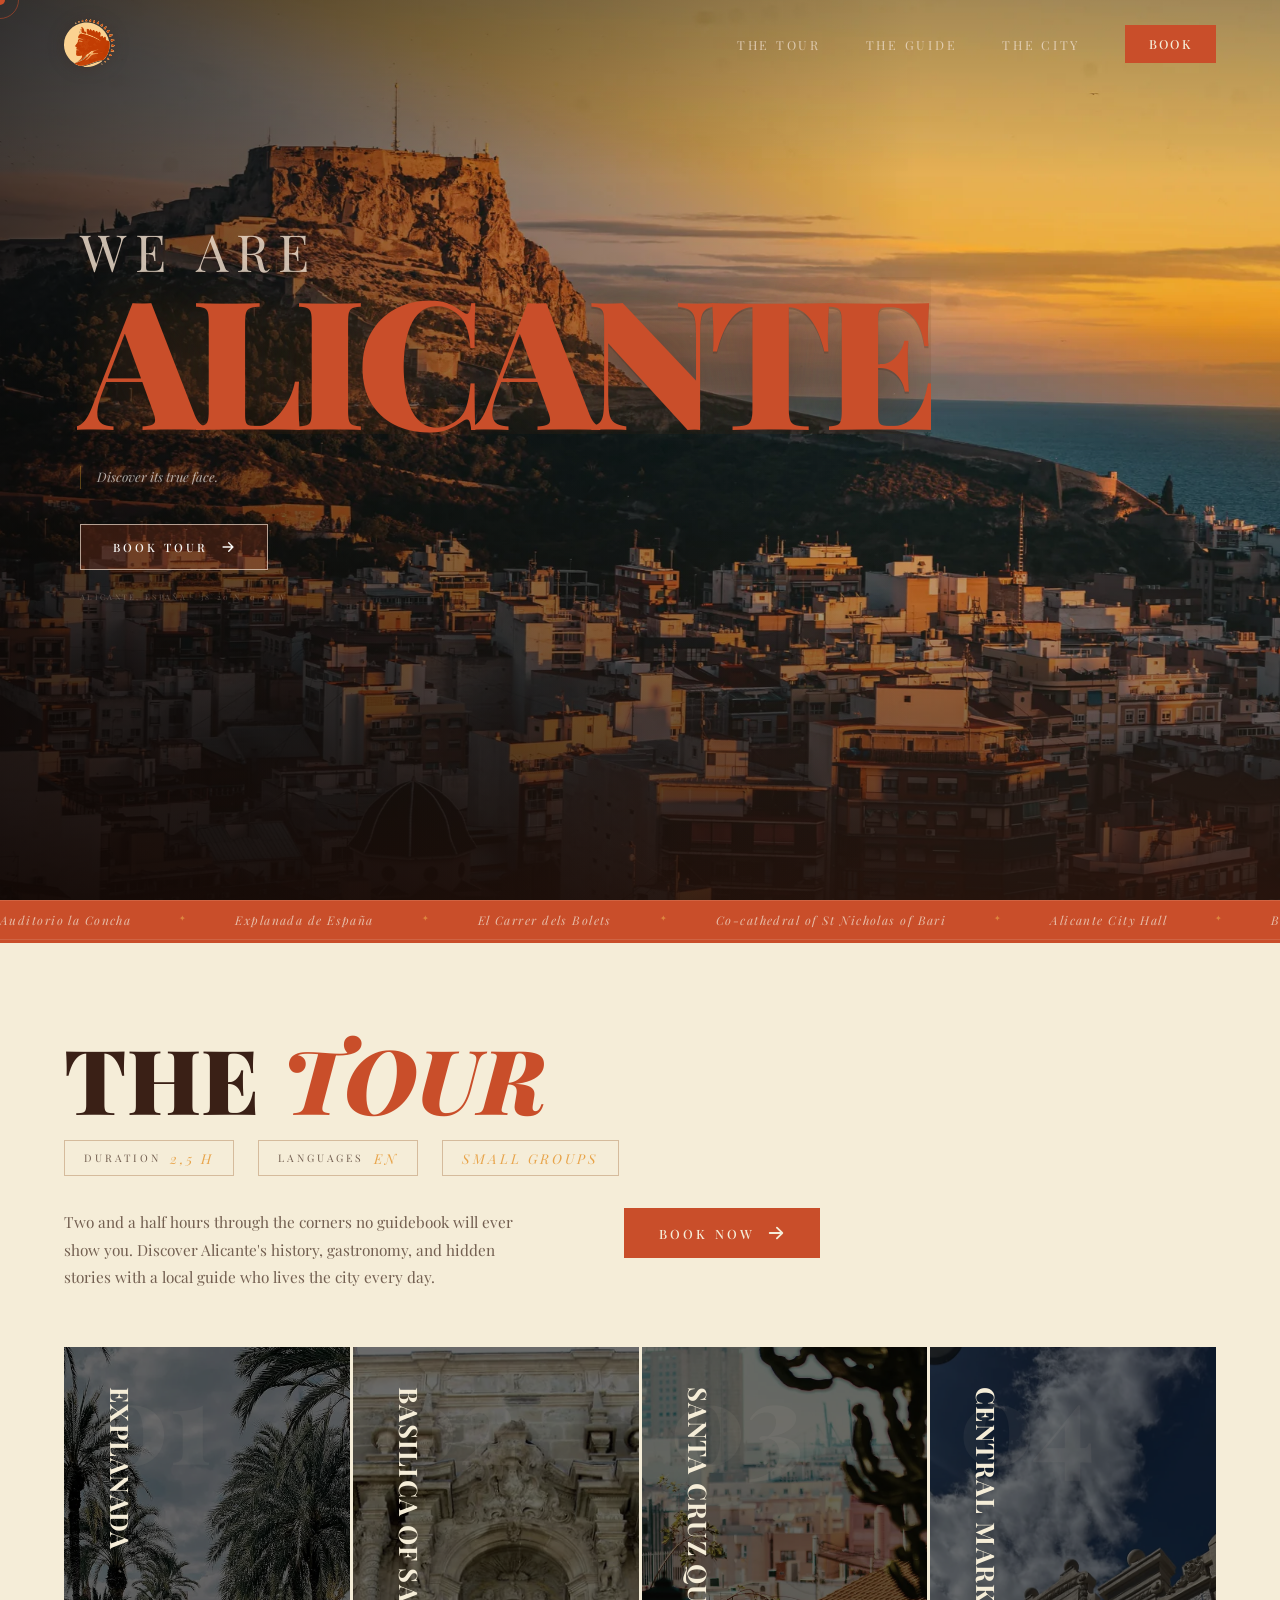
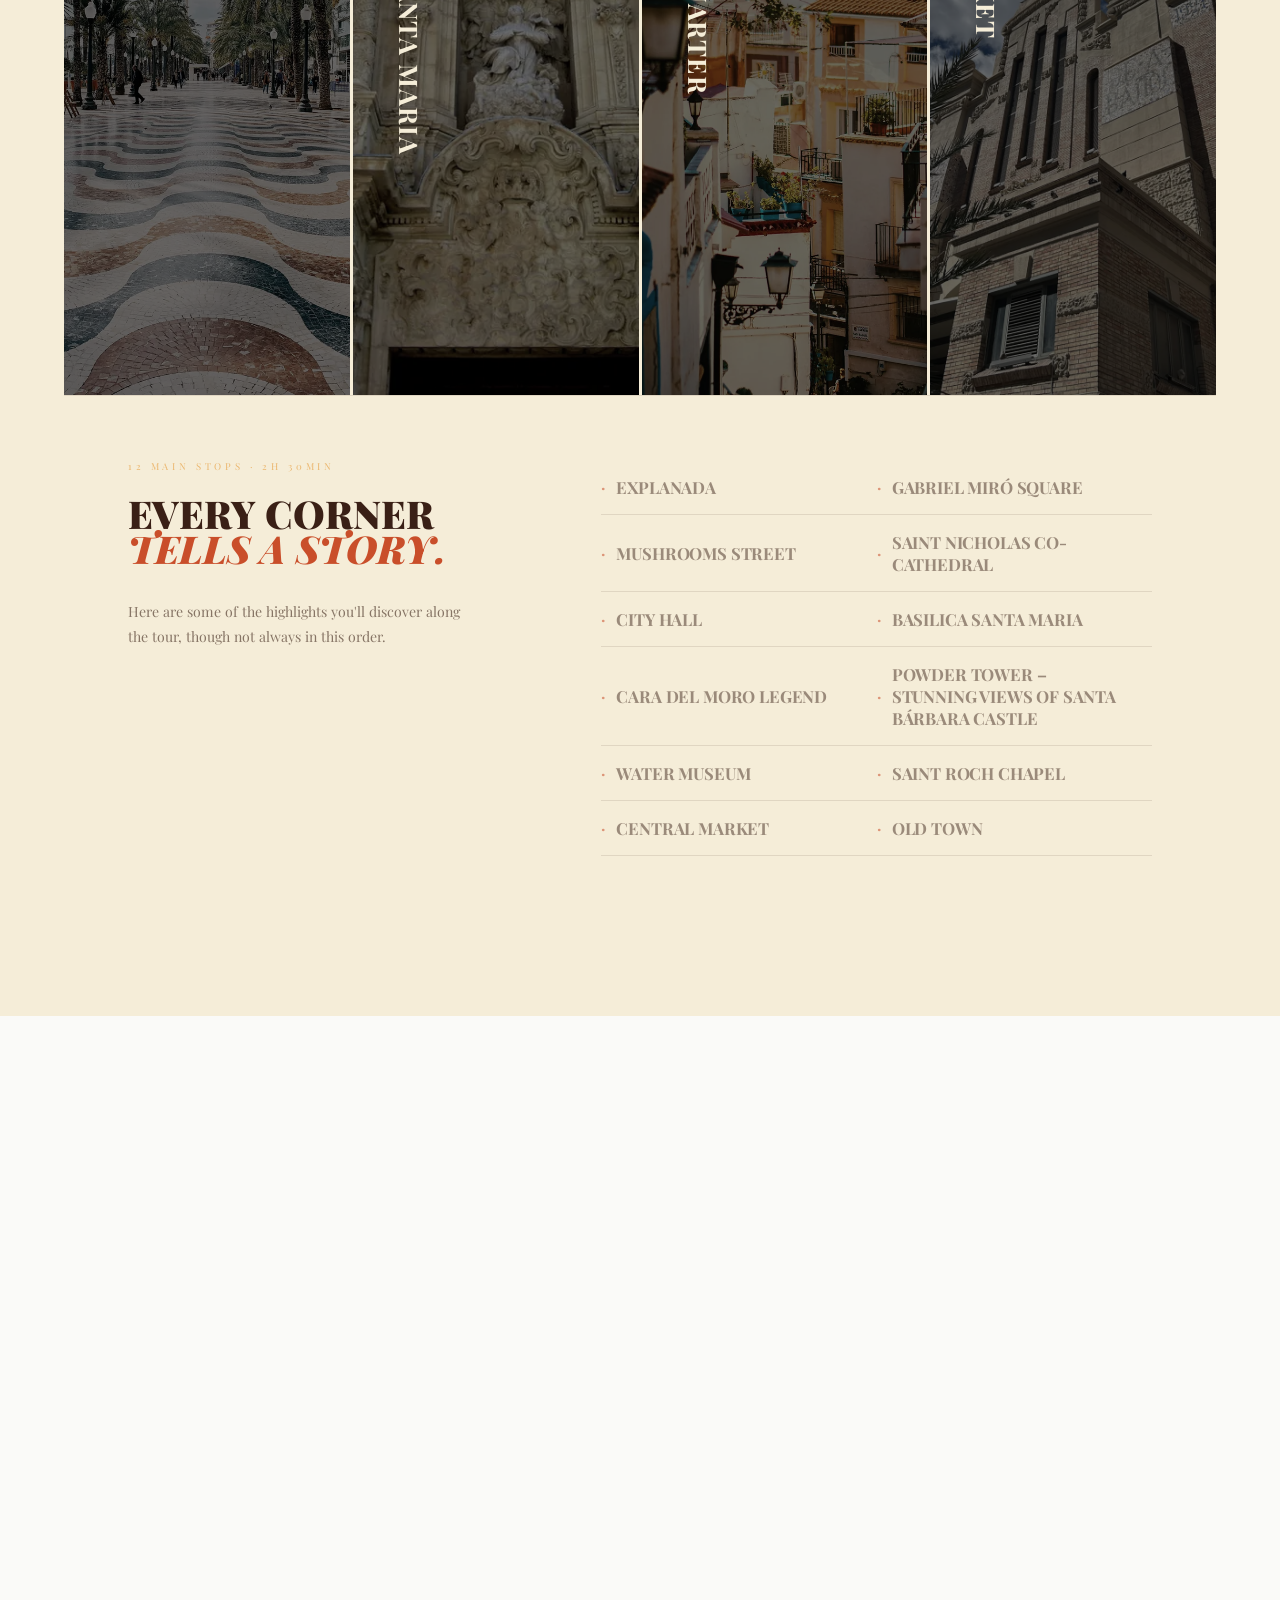
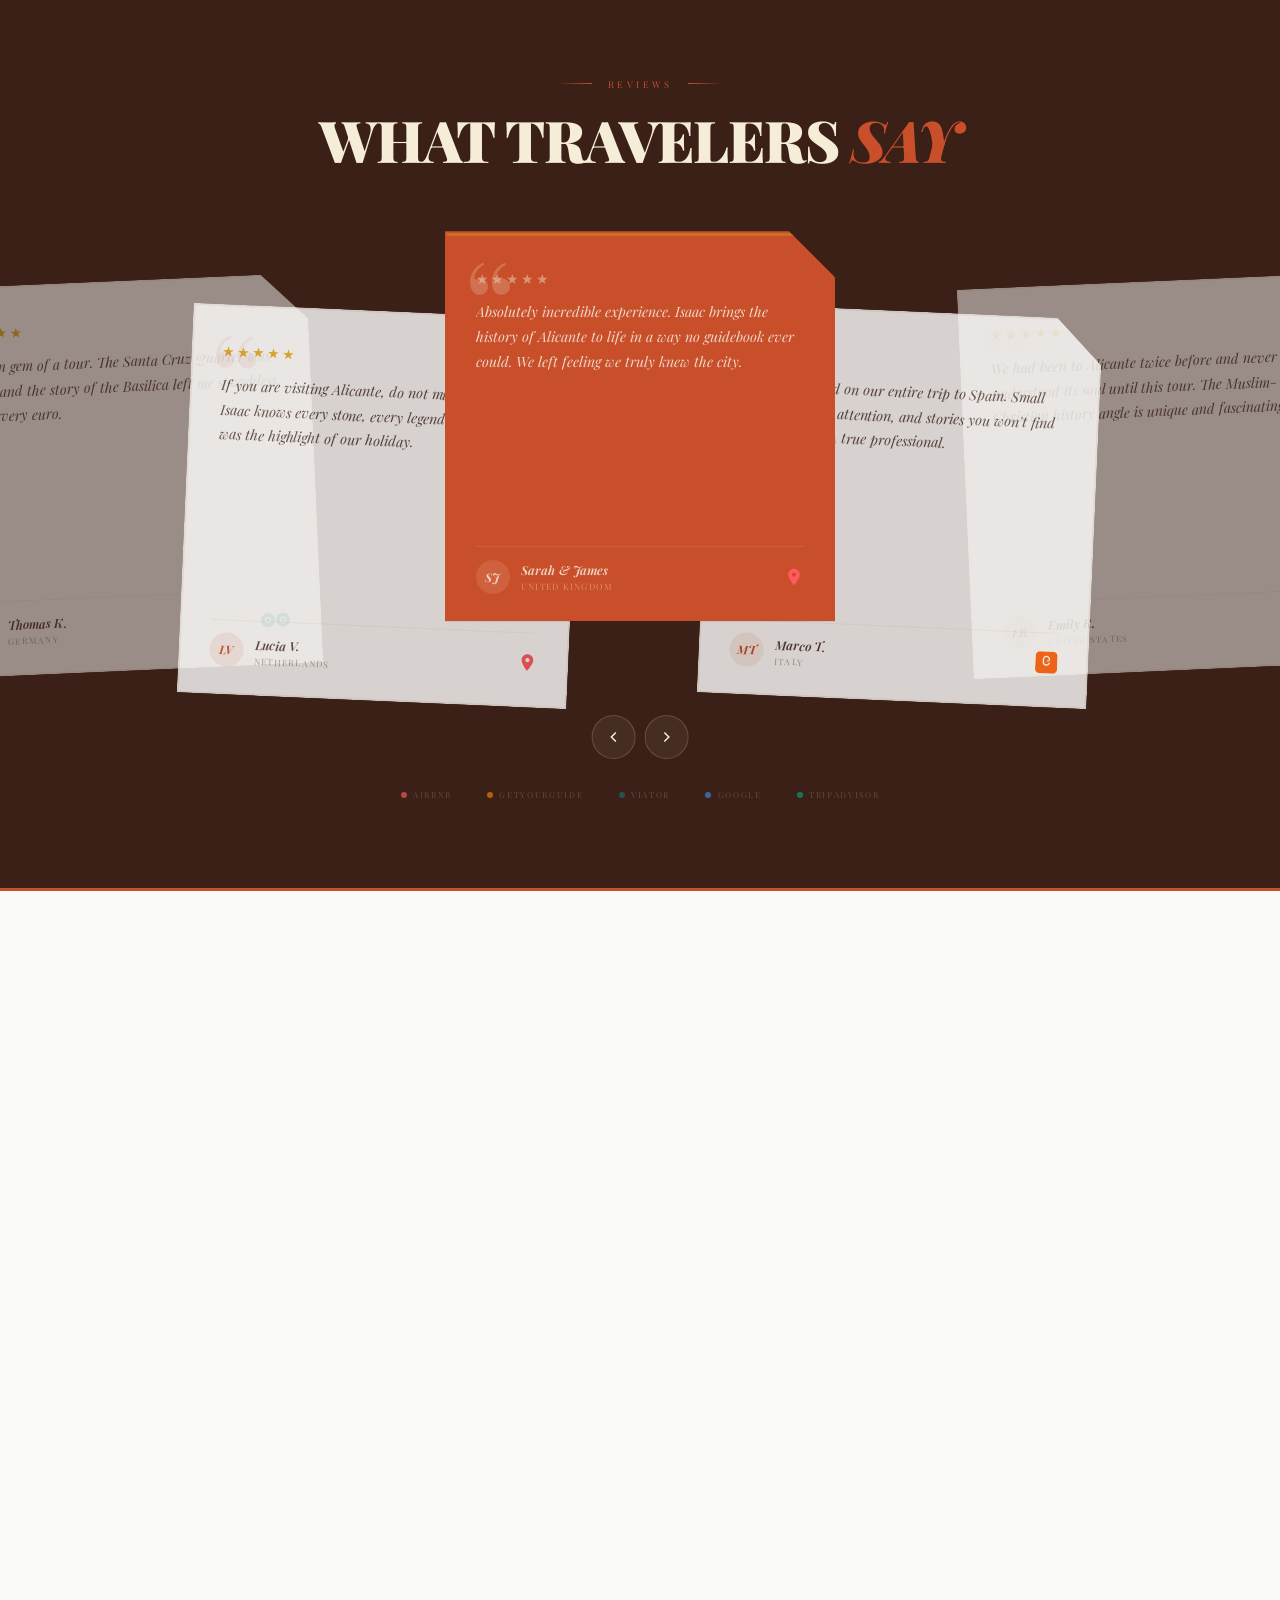
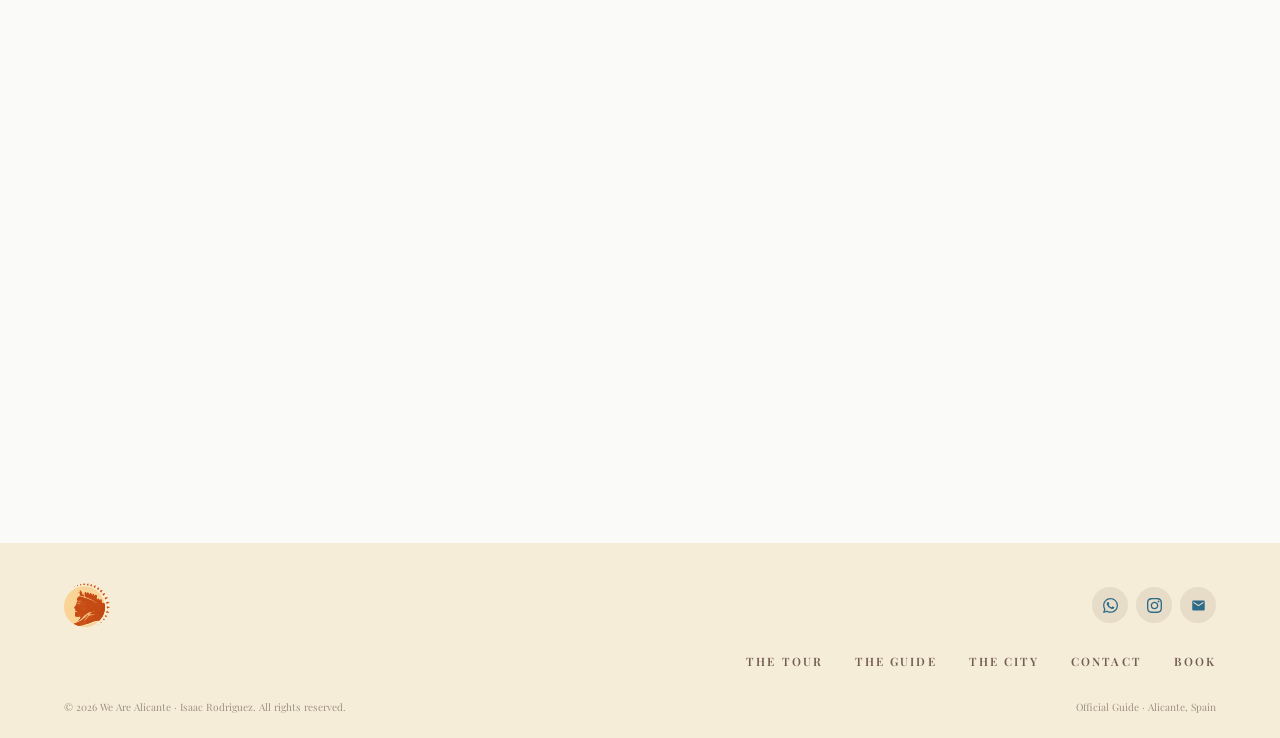
==== index.html @ 4116f381 "Reduce forced reflow en carrusel y acorta intro del hero para mejorar LCP - Carrusel de testimonios:" ====
<!DOCTYPE html>
<html lang="en">
<head>
  <meta charset="UTF-8">
  <meta name="viewport" content="width=device-width, initial-scale=1.0">

  <!-- ═══ SEO PRIMARIO ═══ -->
  <title>We Are Alicante – Walking Tour in Alicante | Isaac Rodriguez, Local Tour Guide</title>
  <meta name="description" content="Book a walking tour in Alicante with Isaac Rodriguez. Small groups, instant confirmation. Real history, local gastronomy, and the hidden corners no guidebook will show you.">
  <meta name="keywords" content="walking tour Alicante, guided tour Alicante, Alicante tour guide, Isaac Rodriguez guide, We Are Alicante, things to do in Alicante, Alicante sightseeing, Santa Barbara Castle, Explanada Alicante, Alicante old town">
  <meta name="author" content="Isaac Rodriguez – We Are Alicante">
  <meta name="robots" content="index, follow, max-snippet:-1, max-image-preview:large, max-video-preview:-1">
  <link rel="canonical" href="https://www.wearealicante.com/">
  <link rel="sitemap" type="application/xml" href="https://www.wearealicante.com/sitemap.xml">

  <!-- ═══ FAVICON ═══ -->
  <link rel="icon" href="assets/images/favicon.svg" type="image/svg+xml">
  <link rel="icon" type="image/png" sizes="96x96"   href="assets/images/favicon-96x96.png">
  <link rel="icon" type="image/x-icon"              href="assets/images/favicon.ico">
  <link rel="apple-touch-icon" sizes="180x180"       href="assets/images/apple-touch-icon.png">
  <link rel="manifest" href="assets/site.webmanifest">
  <meta name="theme-color" content="#224433">
  <meta name="msapplication-TileColor" content="#224433">

  <!-- ═══ OPEN GRAPH – Facebook, WhatsApp, LinkedIn ═══ -->
  <meta property="og:type"        content="website">
  <meta property="og:url"         content="https://www.wearealicante.com/">
  <meta property="og:site_name"   content="We Are Alicante">
  <meta property="og:locale"      content="en_US">
  <meta property="og:title"       content="We Are Alicante – Walking Tour in Alicante with Isaac Rodriguez">
  <meta property="og:description" content="The tour that shows you the real Alicante. Small groups, limited spots and instant confirmation. History, gastronomy and the authentic corners of the city.">
  <meta property="og:image"       content="https://www.wearealicante.com/assets/images/og-image.png">
  <meta property="og:image:width"  content="1200">
  <meta property="og:image:height" content="630">
  <meta property="og:image:alt"   content="Walking Tour in Alicante – We Are Alicante">

  <!-- ═══ TWITTER CARD ═══ -->
  <meta name="twitter:card"        content="summary_large_image">
  <meta name="twitter:title"       content="We Are Alicante – Walking Tour in Alicante">
  <meta name="twitter:description" content="The tour that shows you the real Alicante. Small groups, confirmation in 2 hours.">
  <meta name="twitter:image"       content="https://www.wearealicante.com/assets/images/og-image.png">

  <!-- ═══ DATOS ESTRUCTURADOS JSON-LD ═══ -->
  <script type="application/ld+json">
  {
    "@context": "https://schema.org",
    "@graph": [
      {
        "@type": "LocalBusiness",
        "@id": "https://www.wearealicante.com/#business",
        "name": "We Are Alicante",
        "description": "Walking tour in Alicante with Isaac Rodriguez, local tour guide. Small groups, real history, gastronomy, and the authentic corners no guidebook will show you.",
        "url": "https://www.wearealicante.com",
        "telephone": "+34667241162",
        "email": "info@wearealicante.com",
        "image": "https://www.wearealicante.com/assets/images/og-image.png",
        "logo": "https://www.wearealicante.com/assets/images/logo.svg",
        "priceRange": "€€",
        "currenciesAccepted": "EUR",
        "paymentAccepted": "Cash, Credit Card",
        "address": {
          "@type": "PostalAddress",
          "streetAddress": "La Explanada de España",
          "addressLocality": "Alicante",
          "addressRegion": "Comunitat Valenciana",
          "postalCode": "03001",
          "addressCountry": "ES"
        },
        "geo": {
          "@type": "GeoCoordinates",
          "latitude": 38.3452,
          "longitude": -0.4815
        },
        "openingHoursSpecification": {
          "@type": "OpeningHoursSpecification",
          "dayOfWeek": ["Monday","Tuesday","Wednesday","Thursday","Friday","Saturday","Sunday"],
          "opens": "09:00",
          "closes": "20:00"
        },
        "inLanguage": ["es", "en"],
        "sameAs": []
      },
      {
        "@type": "TouristTrip",
        "@id": "https://www.wearealicante.com/#tour",
        "name": "Walking Tour in Alicante – We Are Alicante",
        "description": "A 2h30min walking tour through the most authentic corners of Alicante: The Explanada, Basilica of Santa Maria, Santa Cruz Quarter, Central Market and more. Small groups, limited spots.",
        "url": "https://www.wearealicante.com",
        "provider": { "@id": "https://www.wearealicante.com/#business" },
        "touristType": ["Families", "Couples", "Solo travelers"],
        "inLanguage": ["es", "en"],
        "duration": "PT2H30M",
        "itinerary": {
          "@type": "ItemList",
          "itemListElement": [
            { "@type": "ListItem", "position": 1,  "name": "Auditorio la Concha" },
            { "@type": "ListItem", "position": 2,  "name": "Explanada de España" },
            { "@type": "ListItem", "position": 3,  "name": "El Carrer dels Bolets" },
            { "@type": "ListItem", "position": 4,  "name": "Co-cathedral of St Nicholas of Bari" },
            { "@type": "ListItem", "position": 5,  "name": "Alicante City Hall" },
            { "@type": "ListItem", "position": 6,  "name": "Basílica of Santa Maria" },
            { "@type": "ListItem", "position": 7,  "name": "Torre de la Pólvora" },
            { "@type": "ListItem", "position": 8,  "name": "Chapel of Saint Roch" },
            { "@type": "ListItem", "position": 9,  "name": "Casco Antiguo – Santa Cruz" },
            { "@type": "ListItem", "position": 10, "name": "Mercado Central de Alicante" }
          ]
        }
      },
      {
        "@type": "Person",
        "@id": "https://www.wearealicante.com/#isaac",
        "name": "Isaac Rodriguez",
        "jobTitle": "Tour Guide",
        "description": "Local tour guide in Alicante. Expert in the history, gastronomy, and authentic corners of the city.",
        "image": "https://www.wearealicante.com/assets/images/isaac.webp",
        "url": "https://www.wearealicante.com",
        "telephone": "+34667241162",
        "email": "info@wearealicante.com",
        "worksFor": { "@id": "https://www.wearealicante.com/#business" },
        "knowsLanguage": ["es", "en"],
        "address": {
          "@type": "PostalAddress",
          "addressLocality": "Alicante",
          "addressRegion": "Comunitat Valenciana",
          "addressCountry": "ES"
        }
      },
      {
        "@type": "FAQPage",
        "@id": "https://www.wearealicante.com/#faq",
        "mainEntity": [
          {
            "@type": "Question",
            "name": "How long does the walking tour in Alicante last?",
            "acceptedAnswer": {
              "@type": "Answer",
              "text": "The tour lasts approximately 2 hours and 30 minutes, covering the most authentic corners of Alicante."
            }
          },
          {
            "@type": "Question",
            "name": "What languages is the tour available in?",
            "acceptedAnswer": {
              "@type": "Answer",
              "text": "The tour is available in English and Spanish. Guide Isaac Rodriguez is fully bilingual."
            }
          },
          {
            "@type": "Question",
            "name": "How do I book the walking tour?",
            "acceptedAnswer": {
              "@type": "Answer",
              "text": "You can book directly on Airbnb, GetYourGuide, or Viator. You can also contact Isaac Rodriguez by WhatsApp for private or customized experiences."
            }
          },
          {
            "@type": "Question",
            "name": "How many people can join the tour?",
            "acceptedAnswer": {
              "@type": "Answer",
              "text": "Groups are small with limited spots to guarantee a personalized experience."
            }
          },
          {
            "@type": "Question",
            "name": "Where does the Alicante walking tour start?",
            "acceptedAnswer": {
              "@type": "Answer",
              "text": "The tour starts at La Explanada de España, Alicante's most iconic promenade, right by the Mediterranean."
            }
          }
        ]
      }
    ]
  }
  </script>

  <!-- ═══ FUENTES ═══ -->
  <link rel="preconnect" href="https://fonts.googleapis.com">
  <link rel="preconnect" href="https://fonts.gstatic.com" crossorigin>
  <link rel="preload" as="style" href="https://fonts.googleapis.com/css2?family=Playfair+Display:ital,wght@0,400..900;1,400..900&display=swap"
        onload="this.onload=null;this.rel='stylesheet'">
  <noscript><link href="https://fonts.googleapis.com/css2?family=Playfair+Display:ital,wght@0,400..900;1,400..900&display=swap" rel="stylesheet"></noscript>

  <!-- ═══ PRELOAD IMÁGENES CRÍTICAS ═══ -->
  <link rel="preload" as="image" href="assets/images/img_castillo_sunset.webp"
        media="(min-width: 769px)">
  <link rel="preload" as="image" href="assets/images/img_castillo_sunset-sm.webp"
        media="(max-width: 768px)">

  <!-- ═══ DNS PREFETCH ═══ -->
  <link rel="dns-prefetch" href="https://wa.me">

  <!-- ═══ ESTILOS ═══ -->
  <link rel="stylesheet" href="src/css/styles.css">
  <style>
    /* ════ TESTIMONIALS ════ */
    .tm-section {
      background: var(--deep);
      padding: 6rem 0 3rem;
      overflow: hidden;
    }
    .tm-head {
      text-align: center;
      margin-bottom: 2rem;
      padding: 0 2rem;
    }
    .tm-eyebrow {
      font-size: .58rem;
      letter-spacing: .38em;
      text-transform: uppercase;
      color: var(--terra);
      display: flex; align-items: center; justify-content: center;
      gap: 1rem;
      margin-bottom: 1.2rem;
    }
    .tm-eyebrow::before, .tm-eyebrow::after {
      content: ''; width: 36px; height: 1px;
      background: linear-gradient(90deg, transparent, var(--terra));
    }
    .tm-eyebrow::after { transform: scaleX(-1); }
    .tm-h2 {
      font-family: 'Playfair Display', serif;
      font-size: clamp(2.2rem, 4.5vw, 3.6rem);
      font-weight: 900;
      color: var(--sand);
      text-transform: uppercase;
      letter-spacing: -.02em;
      line-height: 1.05;
    }
    .tm-h2 em { font-style: italic; color: var(--terra); }

    .tm-stage-wrap {
      position: relative;
      height: 580px;
    }
    .tm-stage {
      position: relative;
      width: 100%;
      height: 100%;
      cursor: grab;
    }
    .tm-stage.dragging { cursor: grabbing; }
    .tm-card.no-tr { transition: none !important; }
    .tm-card {
      position: absolute;
      left: 50%; top: 50%;
      clip-path: polygon(0 0, calc(100% - 46px) 0, 100% 46px, 100% 100%, 0 100%);
      padding: 2.2rem 1.8rem 1.6rem;
      text-decoration: none;
      display: flex;
      flex-direction: column;
      transition: transform .52s cubic-bezier(.25,.46,.45,.94), opacity .42s ease, background-color .44s ease, color .44s ease, box-shadow .44s ease;
      background: var(--cream);
      border: 2px solid rgba(139,69,19,.08);
      overflow: hidden;
      user-select: none;
      box-sizing: border-box;
    }
    /* Comilla decorativa como backdrop — fuera del flujo flex */
    .tm-card::before {
      content: '\201C';
      font-family: 'Playfair Display', serif;
      font-size: 8rem;
      line-height: 1;
      color: var(--terra);
      opacity: .08;
      position: absolute;
      top: .3rem; left: 1rem;
      pointer-events: none;
    }
    .tm-card--active::before { opacity: .28; color: rgba(240,224,208,.85); }
    /* Línea diagonal del corner cut */
    .tm-card::after {
      content: '';
      position: absolute;
      right: -2px; top: 30px;
      width: 68px; height: 1px;
      background: rgba(139,69,19,.15);
      transform-origin: right center;
      transform: rotate(45deg);
    }
    .tm-card--active {
      background: var(--terra);
      border-color: transparent;
      box-shadow:
        inset 0 3px 0 rgba(200,146,42,.45),
        0 12px 0 4px rgba(10,4,2,.32);
      cursor: default;
    }
    .tm-card--active::after { background: rgba(240,224,208,.16); }

    .tm-stars {
      display: block;
      font-size: .86rem;
      color: #E4A91A;
      letter-spacing: .15em;
      margin-bottom: .85rem;
      flex-shrink: 0;
    }
    .tm-card--active .tm-stars { color: rgba(240,224,208,.48); }

    .tm-quote {
      font-family: 'Playfair Display', serif;
      font-style: italic;
      font-size: clamp(.88rem, 1.05vw, 1rem);
      line-height: 1.76;
      color: rgba(44,18,8,.76);
      margin: 0 0 auto;
      flex: 1;
      display: -webkit-box;
      -webkit-line-clamp: 6;
      line-clamp: 6;
      -webkit-box-orient: vertical;
      overflow: hidden;
    }
    .tm-card--active .tm-quote { color: rgba(240,224,208,.94); }

    .tm-footer {
      display: flex;
      align-items: center;
      gap: .7rem;
      margin-top: 1rem;
      padding-top: .8rem;
      border-top: 1px solid rgba(139,69,19,.06);
      flex-shrink: 0;
    }
    .tm-card--active .tm-footer { border-top-color: rgba(240,224,208,.1); }

    .tm-avatar {
      width: 34px; height: 34px;
      border-radius: 50%;
      background: rgba(201,78,42,.1);
      color: var(--terra);
      font-family: 'Playfair Display', serif;
      font-size: .74rem;
      font-weight: 700;
      font-style: italic;
      letter-spacing: 0;
      display: flex; align-items: center; justify-content: center;
      flex-shrink: 0;
    }
    .tm-card--active .tm-avatar {
      background: rgba(240,224,208,.12);
      color: rgba(240,224,208,.9);
    }

    .tm-info { flex: 1; min-width: 0; }
    .tm-name {
      display: block;
      font-family: 'Playfair Display', serif;
      font-style: italic;
      font-size: .78rem;
      font-weight: 600;
      letter-spacing: .01em;
      color: rgba(44,18,8,.82);
      white-space: nowrap;
      overflow: hidden;
      text-overflow: ellipsis;
    }
    .tm-card--active .tm-name { color: rgba(240,224,208,.93); }
    .tm-country {
      display: block;
      font-size: .55rem;
      letter-spacing: .14em;
      text-transform: uppercase;
      color: rgba(44,18,8,.38);
      margin-top: 2px;
    }
    .tm-card--active .tm-country { color: rgba(240,224,208,.42); }
    .tm-icon { flex-shrink: 0; line-height: 0; display: flex; align-items: center; }

    .tm-controls {
      position: absolute;
      bottom: 1.4rem;
      left: 50%; transform: translateX(-50%);
      display: flex; gap: .55rem;
      z-index: 20;
    }
    .tm-btn {
      width: 44px; height: 44px;
      border-radius: 50%;
      background: rgba(240,224,208,.07);
      border: 1px solid rgba(240,224,208,.18);
      color: var(--sand);
      display: flex; align-items: center; justify-content: center;
      cursor: pointer;
      transition: background .22s, border-color .22s, transform .15s;
      clip-path: none;
    }
    .tm-btn:hover {
      background: rgba(240,224,208,.18);
      border-color: rgba(240,224,208,.38);
      transform: scale(1.1);
    }
    .tm-btn svg { width: 18px; height: 18px; }

    .tm-source-row {
      display: flex;
      justify-content: center;
      gap: 2.2rem;
      padding: .5rem 2rem 2.5rem;
      flex-wrap: wrap;
    }
    .tm-source-dot {
      display: flex;
      align-items: center;
      gap: .4rem;
      font-size: .52rem;
      letter-spacing: .2em;
      text-transform: uppercase;
      color: rgba(240,224,208,.22);
    }
    .tm-source-dot::before {
      content: '';
      width: 6px; height: 6px;
      border-radius: 50%;
      background: var(--dot-c);
      opacity: .65;
      flex-shrink: 0;
    }

    @media (max-width: 768px) {
      .tm-stage-wrap { height: 460px; }
      .tm-section { padding: 4rem 0 2.5rem; }
    }
  </style>
</head>
<body>

<!-- CURSOR -->
<div class="cursor" id="cursor"></div>
<div class="cursor-ring" id="cring"></div>

<!-- PRELOADER -->
<div class="preloader" id="preloader">
  <div class="pl-word"><span>WE</span>&nbsp;<span>ARE</span>&nbsp;<span>ALICANTE</span></div>
  <div class="pl-line"></div>
  <p class="pl-em">Isaac Rodriguez · Tour Guide</p>
</div>


<!-- MENÚ MÓVIL -->
<div class="mob-nav" id="mobNav">
  <a href="#tours"   onclick="closeMob()">The Tour</a>
  <a href="#about"   onclick="closeMob()">The Guide</a>
  <a href="#ciudad"  onclick="closeMob()">The City</a>
  <a href="booking.html" onclick="closeMob()">Book</a>
  <span class="mob-sub">We Are Alicante</span>
</div>

<!-- NAVEGACIÓN -->
<nav id="mainNav">
  <a href="#" class="nav-logo">
    <img src="assets/images/logo.svg" alt="We Are Alicante" class="nav-logo-img" fetchpriority="high">
  </a>
  <ul class="nav-links">
    <li><a href="#tours">The Tour</a></li>
    <li><a href="#about">The Guide</a></li>
    <li><a href="#ciudad">The City</a></li>
    <li><a href="booking.html" class="nav-cta">Book</a></li>
  </ul>
  <button class="burger" id="burger" aria-label="Menu">
    <span></span><span></span><span></span>
  </button>
</nav>

<!-- ═══════════════════════════════════
     HERO
════════════════════════════════════ -->
<section class="hero" id="hero">
  <div class="hero-bg" id="heroBg"></div>
  <div class="hero-inner">
    <div>
      <h1 class="hero-h1">
        <span class="ln"><span>We Are</span></span>
        <span class="ln"><span><em>Alicante</em></span></span>
      </h1>
      <p class="hero-sub">Discover its true face.</p>
      <a href="booking.html"
         target="_blank" class="btn-hero">
        Book Tour
        <svg viewBox="0 0 20 20" fill="currentColor"><path fill-rule="evenodd" d="M10.293 3.293a1 1 0 011.414 0l6 6a1 1 0 010 1.414l-6 6a1 1 0 01-1.414-1.414L14.586 11H3a1 1 0 110-2h11.586l-4.293-4.293a1 1 0 010-1.414z" clip-rule="evenodd"/></svg>
      </a>
      <p class="hero-loc">Alicante, España &middot; 38°20'N, 0°29'W</p>
    </div>
  </div>
</section>

<!-- TICKER -->
<div class="ticker">
  <div class="ticker-track">
    <span>Auditorio la Concha</span><span class="dot">✦</span>
    <span>Explanada de España</span><span class="dot">✦</span>
    <span>El Carrer dels Bolets</span><span class="dot">✦</span>
    <span>Co-cathedral of St Nicholas of Bari</span><span class="dot">✦</span>
    <span>Alicante City Hall</span><span class="dot">✦</span>
    <span>Basílica of Santa Maria</span><span class="dot">✦</span>
    <span>Torre de la Pólvora</span><span class="dot">✦</span>
    <span>Chapel of Saint Roch</span><span class="dot">✦</span>
    <span>Casco Antiguo – Santa Cruz</span><span class="dot">✦</span>
    <span>Mercado Central de Alicante</span><span class="dot">✦</span>
    <span>Auditorio la Concha</span><span class="dot">✦</span>
    <span>Explanada de España</span><span class="dot">✦</span>
    <span>El Carrer dels Bolets</span><span class="dot">✦</span>
    <span>Co-cathedral of St Nicholas of Bari</span><span class="dot">✦</span>
    <span>Alicante City Hall</span><span class="dot">✦</span>
    <span>Basílica of Santa Maria</span><span class="dot">✦</span>
    <span>Torre de la Pólvora</span><span class="dot">✦</span>
    <span>Chapel of Saint Roch</span><span class="dot">✦</span>
    <span>Casco Antiguo – Santa Cruz</span><span class="dot">✦</span>
    <span>Mercado Central de Alicante</span><span class="dot">✦</span>
  </div>
</div>

<!-- ═══════════════════════════════════
     THE TOUR
════════════════════════════════════ -->
<section class="tour" id="tours">

  <div class="tour-head">
    <h2 class="tour-h2 reveal">The<em> Tour</em></h2>
  </div>

  <div class="tour-meta-row">
    <div class="tour-meta-pills">
      <div class="tour-meta-pill reveal">Duration <span>2,5 h</span></div>
      <div class="tour-meta-pill reveal r1">Languages <span>EN</span></div>
      <div class="tour-meta-pill reveal r2"><span>Small Groups</span></div>
    </div>
    <div class="tour-meta-body">
      <p class="tour-intro-p reveal r2">Two and a half hours through the corners no guidebook will ever show you. Discover Alicante's history, gastronomy, and hidden stories with a local guide who lives the city every day.</p>
      <a href="booking.html" target="_blank" class="btn-terra reveal r3">
        Book Now
        <svg viewBox="0 0 20 20" fill="currentColor"><path fill-rule="evenodd" d="M10.293 3.293a1 1 0 011.414 0l6 6a1 1 0 010 1.414l-6 6a1 1 0 01-1.414-1.414L14.586 11H3a1 1 0 110-2h11.586l-4.293-4.293a1 1 0 010-1.414z" clip-rule="evenodd"/></svg>
      </a>
    </div>
  </div>

  <!-- Foto-cards expandibles: paradas 01-04 -->
  <div class="stops-strip">

    <div class="stop-card reveal">
      <img src="assets/images/img_explanada2.webp"
     srcset="assets/images/img_explanada2-sm.webp 900w, assets/images/img_explanada2.webp 1400w"
     sizes="(max-width: 768px) 100vw, 28vw"
     width="900" height="1125"
     alt="Explanada de España, Alicante" loading="lazy" decoding="async">
      <div class="stop-overlay">
        <span class="stop-num">01</span>
        <div class="stop-name-wrap">
          <p class="stop-name">Explanada</p>
        </div>
        <span class="stop-tag">Meeting Point</span>
        <p class="stop-desc">The beating heart of Alicante. Home to Spain's most iconic promenade, with its distinctive marble mosaic, majestic palm trees, and the Mediterranean as a stunning backdrop.</p>
        <div class="stop-icon-row">
          <div class="stop-dot"></div>
          <span class="stop-detail">Where the tour begins</span>
        </div>
      </div>
    </div>

    <div class="stop-card reveal r1">
      <img src="assets/images/img_basilica_santa_maria.webp"
     srcset="assets/images/img_basilica_santa_maria-sm.webp 900w, assets/images/img_basilica_santa_maria.webp 2816w"
     sizes="(max-width: 768px) 100vw, 28vw"
     width="900" height="675"
     alt="Basilica of Santa Maria, Alicante" loading="lazy" decoding="async">
      <div class="stop-overlay">
        <span class="stop-num">02</span>
        <div class="stop-name-wrap">
          <p class="stop-name">Basilica of Santa Maria</p>
        </div>
        <span class="stop-tag">Muslim-Christian History</span>
        <p class="stop-desc">More than 1,000 years of history. From a Muslim mosque to a Christian temple — the oldest place of worship in Alicante.</p>
        <div class="stop-icon-row">
          <div class="stop-dot"></div>
          <span class="stop-detail">Oldest Place of Worship</span>
        </div>
      </div>
    </div>

    <div class="stop-card reveal r2">
      <img src="assets/images/img_barrio_santa_cruz.webp"
     srcset="assets/images/img_barrio_santa_cruz-sm.webp 800w, assets/images/img_barrio_santa_cruz.webp 2624w"
     sizes="(max-width: 768px) 100vw, 28vw"
     width="800" height="1200"
     alt="Santa Cruz Quarter, Alicante" loading="lazy" decoding="async">
      <div class="stop-overlay">
        <span class="stop-num">03</span>
        <div class="stop-name-wrap">
          <p class="stop-name">Santa Cruz Quarter</p>
        </div>
        <span class="stop-tag">Old Town · Authenticity</span>
        <p class="stop-desc">Narrow streets, flower-filled balconies, and a slower pace of life. The most authentic side of Alicante.</p>
        <div class="stop-icon-row">
          <div class="stop-dot"></div>
          <span class="stop-detail">Historic Neighborhood</span>
        </div>
      </div>
    </div>

    <div class="stop-card reveal r3">
      <img src="assets/images/img_mercado_central.webp"
     srcset="assets/images/img_mercado_central-sm.webp 800w, assets/images/img_mercado_central.webp 2160w"
     sizes="(max-width: 768px) 100vw, 28vw"
     width="800" height="1422"
     alt="Central Market of Alicante" loading="lazy" decoding="async">
      <div class="stop-overlay">
        <span class="stop-num">04</span>
        <div class="stop-name-wrap">
          <p class="stop-name">Central Market</p>
        </div>
        <span class="stop-tag">Local Food</span>
        <p class="stop-desc">The biggest indoor central market in Spain where locals have come for decades to buy fresh fish, meat, and vegetables.</p>
        <div class="stop-icon-row">
          <div class="stop-dot"></div>
          <span class="stop-detail">Civil War Memories</span>
        </div>
      </div>
    </div>

  </div>

  <!-- Lista de lugares del recorrido -->
  <div class="stops-also reveal">

    <div class="stops-also-head">
      <p class="stops-also-kicker">12 Main Stops · 2h 30min</p>
      <h3 class="stops-also-h3">Every corner <em>tells a story.</em></h3>
      <p class="stops-also-sub">Here are some of the highlights you'll discover along the tour, though not always in this order.</p>
    </div>

    <ul class="stops-also-list">
      <li><span class="stops-also-num">·</span>Explanada</li>
      <li><span class="stops-also-num">·</span>Gabriel Miró Square</li>
      <li><span class="stops-also-num">·</span>Mushrooms Street</li>
      <li><span class="stops-also-num">·</span>Saint Nicholas Co-Cathedral</li>
      <li><span class="stops-also-num">·</span>City Hall</li>
      <li><span class="stops-also-num">·</span>Basilica Santa Maria</li>
      <li><span class="stops-also-num">·</span>Cara del Moro Legend</li>
      <li><span class="stops-also-num">·</span>Powder Tower – Stunning Views of Santa Bárbara Castle</li>
      <li><span class="stops-also-num">·</span>Water Museum</li>
      <li><span class="stops-also-num">·</span>Saint Roch Chapel</li>
      <li><span class="stops-also-num">·</span>Central Market</li>
      <li><span class="stops-also-num">·</span>Old Town</li>
    </ul>

  </div>

</section>

<!-- ═══════════════════════════════════
     ABOUT ISAAC
════════════════════════════════════ -->
<section class="about" id="about">
  <div class="about-inner">

    <div class="about-left reveal">
      <div class="about-photo-wrap">
        <img
          src="assets/images/isaac.webp"
          srcset="assets/images/isaac-sm.webp 600w, assets/images/isaac.webp 900w"
          sizes="(max-width: 768px) 220px, (max-width: 1024px) 280px, 400px"
          alt="Isaac Rodriguez — Tour Guide Alicante"
          class="about-photo"
          loading="lazy" decoding="async"
        >
        <span class="about-photo-badge">Isaac Rodriguez · Tour Guide</span>
      </div>
    </div>

    <div class="about-right">
      <p class="tag reveal">Your guide</p>
      <h2 class="about-h2 reveal r1">Here, You'll <em>Feel at Home.</em></h2>
      <p class="about-p reveal r2">Some cities are visited. Others are <em>felt</em>. Alicante belongs to the second kind — and I'll take you beyond what meets the eye: the city that lives behind every façade, the streets that whisper stories, and the corners everyone passes by without a second glance.</p>
      <p class="about-p reveal r2">With me, you won't just see monuments. You'll <strong>step into</strong> the real Alicante.</p>
      <!-- <blockquote class="about-quote reveal r3">"Alicante no se visita,<br>se <em>siente</em>."</blockquote> -->
      <p class="about-sig reveal r4">Isaac Rodriguez</p>
    </div>

  </div>
</section>

<!-- ═══════════════════════════════════
     THE CITY
════════════════════════════════════ -->
<section class="ciudad" id="ciudad">
  <div class="ciudad-head">
    <h2 class="ciudad-h2 reveal">The <em>City</em></h2>
    <p class="ciudad-desc reveal r1">Alicante is light, sea, and centuries-old stone. Every corner holds a story. Let it surprise you.</p>
  </div>
  <div class="mosaic">
    <div class="m-item reveal">
      <img src="assets/images/img_playa_castillo.webp"
     srcset="assets/images/img_playa_castillo-sm.webp 900w, assets/images/img_playa_castillo.webp 1920w"
     sizes="(max-width: 768px) 100vw, 30vw"
     alt="Postiguet Beach with Santa Barbara Castle" loading="lazy" decoding="async">
      <div class="m-label"><strong>Postiguet Beach</strong><span>Golden sands beneath the castle</span></div>
    </div>
    <div class="m-item reveal r1">
      <img src="assets/images/img_explanada1.webp"
     srcset="assets/images/img_explanada1-sm.webp 900w, assets/images/img_explanada1.webp 1400w"
     sizes="(max-width: 768px) 100vw, 30vw"
     alt="Explanada de España, Alicante" loading="lazy" decoding="async">
      <div class="m-label"><strong>Explanada</strong><span>The city's most iconic promenade</span></div>
    </div>
    <div class="m-item reveal r2">
      <img src="assets/images/img_ciudad_atardecer.webp"
     srcset="assets/images/img_ciudad_atardecer-sm.webp 900w, assets/images/img_ciudad_atardecer.webp 1920w"
     sizes="(max-width: 768px) 100vw, 30vw"
     alt="Alicante at sunset from the castle" loading="lazy" decoding="async">
      <div class="m-label"><strong>Alicante at Sunset</strong><span>When the city turns to gold</span></div>
    </div>
    <div class="m-item reveal r1">
      <img src="assets/images/img_castillo_sunset.webp"
     srcset="assets/images/img_castillo_sunset-sm.webp 960w, assets/images/img_castillo_sunset.webp 1920w"
     sizes="(max-width: 768px) 100vw, 30vw"
     alt="Santa Barbara Castle at sunset" loading="lazy" decoding="async">
      <div class="m-label"><strong>Santa Barbara Castle</strong><span>The guardian of Alicante</span></div>
    </div>
    <div class="m-item reveal r2">
      <img src="assets/images/img_explanada2.webp"
     srcset="assets/images/img_explanada2-sm.webp 900w, assets/images/img_explanada2.webp 1400w"
     sizes="(max-width: 768px) 100vw, 30vw"
     alt="Bullring of Alicante" loading="lazy" decoding="async">
      <div class="m-label"><strong>Bullring</strong><span>One of Spain's oldest arenas</span></div>
    </div>
    <div class="m-item reveal r1">
      <img src="assets/images/img_mercado_central.webp"
     srcset="assets/images/img_mercado_central-sm.webp 800w, assets/images/img_mercado_central.webp 2160w"
     sizes="(max-width: 768px) 100vw, 28vw"
     width="800" height="1422"
     alt="Central Market of Alicante" loading="lazy" decoding="async">
      <div class="m-label"><strong>Central Market</strong><span>Mediterranean colors and flavors</span></div>
    </div>
    <div class="m-item reveal r2">
      <img src="assets/images/img_barrio_santa_cruz.webp"
     srcset="assets/images/img_barrio_santa_cruz-sm.webp 800w, assets/images/img_barrio_santa_cruz.webp 2624w"
     sizes="(max-width: 768px) 100vw, 30vw"
     alt="Santa Cruz Quarter" loading="lazy" decoding="async">
      <div class="m-label"><strong>Santa Cruz Quarter</strong><span>Streets steeped in history</span></div>
    </div>
  </div>
</section>

<!-- ═══════════════════════════════════
     TESTIMONIALS
════════════════════════════════════ -->
<section id="reviews" class="tm-section">
  <div class="tm-head">
    <p class="tm-eyebrow reveal">Reviews</p>
    <h2 class="tm-h2 reveal r1">What Travelers <em>Say</em></h2>
  </div>
  <div class="tm-stage-wrap">
    <div class="tm-stage" id="tmStage" role="region" aria-label="Traveler reviews"></div>
    <div class="tm-controls">
      <button class="tm-btn" id="tmPrev" aria-label="Previous review">
        <svg viewBox="0 0 24 24" fill="none" stroke="currentColor" stroke-width="2"><polyline points="15,18 9,12 15,6"/></svg>
      </button>
      <button class="tm-btn" id="tmNext" aria-label="Next review">
        <svg viewBox="0 0 24 24" fill="none" stroke="currentColor" stroke-width="2"><polyline points="9,6 15,12 9,18"/></svg>
      </button>
    </div>
  </div>
  <div class="tm-source-row">
    <span class="tm-source-dot" style="--dot-c:#FF5A5F">Airbnb</span>
    <span class="tm-source-dot" style="--dot-c:#FF8000">GetYourGuide</span>
    <span class="tm-source-dot" style="--dot-c:#1A6B76">Viator</span>
    <span class="tm-source-dot" style="--dot-c:#4285F4">Google</span>
    <span class="tm-source-dot" style="--dot-c:#00A680">TripAdvisor</span>
  </div>
</section>

<!-- ═══════════════════════════════════
     BOOKINGS
════════════════════════════════════ -->
<section class="contacto" id="contacto">
  <div>
    <p class="tag reveal" style="color: var(--terra)">Bookings</p>
    <h2 class="contacto-h2 reveal r1">Book Your Spot <em>Now</em></h2>
    <p class="contacto-p reveal r2">No forms, no waiting. Just click the link below, choose your date and group size, and receive instant confirmation.</p>
    <a href="booking.html" class="wa-big reveal r3" target="_blank">
      <svg viewBox="0 0 20 20" fill="currentColor"><path fill-rule="evenodd" d="M10.293 3.293a1 1 0 011.414 0l6 6a1 1 0 010 1.414l-6 6a1 1 0 01-1.414-1.414L14.586 11H3a1 1 0 110-2h11.586l-4.293-4.293a1 1 0 010-1.414z" clip-rule="evenodd"/></svg>
      Book Here
    </a>
  </div>

  <div>
    <div class="info-items">
      <div class="info-item reveal">
        <span class="info-icon">01</span>
        <div>
          <p class="info-title">Personalized Experience</p>
          <p class="info-txt">Small groups and limited availability. We adapt the pace and focus of the tour to what interests you most.</p>
        </div>
      </div>
      <div class="info-item reveal r1">
        <span class="info-icon">02</span>
        <div>
          <p class="info-title">Languages</p>
          <p class="info-txt">Tours available in English.</p>
        </div>
      </div>
      <div class="info-item reveal r2">
        <span class="info-icon">03</span>
        <div>
          <p class="info-title">Availability</p>
          <p class="info-txt">Available most days of the year. Instant confirmation.</p>
        </div>
      </div>
      <div class="info-item reveal r3">
        <span class="info-icon">04</span>
        <div>
          <p class="info-title">Questions? Feel free to get in touch directly.</p>
          <p class="info-txt">WhatsApp: +34 667 241 162<br>Email: info@wearealicante.com</p>
        </div>
      </div>
    </div>
  </div>
</section>

<!-- CTA FINAL -->
<section class="cta-final">
  <div class="cta-bg" id="ctaBg"></div>
  <div class="cta-inner">
    <p class="cta-kicker reveal">Limited Availability</p>
    <h2 class="cta-h2 reveal r1">Your Spot <em>Is Waiting</em></h2>
    <p class="cta-sub reveal r2">Get in touch if you have any questions, special requests, or would like a private experience. I'll be happy to help.</p>
    <div class="reveal r3" style="display:flex;justify-content:center;margin-top:1rem;">
      <a href="booking.html" class="btn-wa-lg" target="_blank">
        Book Now
        <svg viewBox="0 0 20 20" fill="currentColor"><path fill-rule="evenodd" d="M10.293 3.293a1 1 0 011.414 0l6 6a1 1 0 010 1.414l-6 6a1 1 0 01-1.414-1.414L14.586 11H3a1 1 0 110-2h11.586l-4.293-4.293a1 1 0 010-1.414z" clip-rule="evenodd"/></svg>
      </a>
    </div>
  </div>
</section>

<!-- ═══════════════════════════════════
     FOOTER
════════════════════════════════════ -->
<footer>
  <div class="footer-top">
    <a href="#hero" class="footer-logo-link">
      <img src="assets/images/logo.svg" alt="We Are Alicante" class="footer-logo-img">
    </a>
    <div class="footer-socials">
      <a href="https://wa.me/34667241162" target="_blank" class="footer-social-btn" aria-label="WhatsApp">
        <svg viewBox="0 0 24 24"><path d="M17.472 14.382c-.297-.149-1.758-.867-2.03-.967-.273-.099-.471-.148-.67.15-.197.297-.767.966-.94 1.164-.173.199-.347.223-.644.075-.297-.15-1.255-.463-2.39-1.475-.883-.788-1.48-1.761-1.653-2.059-.173-.297-.018-.458.13-.606.134-.133.298-.347.446-.52.149-.174.198-.298.298-.497.099-.198.05-.371-.025-.52-.075-.149-.669-1.612-.916-2.207-.242-.579-.487-.5-.669-.51-.173-.008-.371-.01-.57-.01-.198 0-.52.074-.792.372-.272.297-1.04 1.016-1.04 2.479 0 1.462 1.065 2.875 1.213 3.074.149.198 2.096 3.2 5.077 4.487.709.306 1.262.489 1.694.625.712.227 1.36.195 1.871.118.571-.085 1.758-.719 2.006-1.413.248-.694.248-1.289.173-1.413-.074-.124-.272-.198-.57-.347m-5.421 7.403h-.004a9.87 9.87 0 01-5.031-1.378l-.361-.214-3.741.982.998-3.648-.235-.374a9.86 9.86 0 01-1.51-5.26c.001-5.45 4.436-9.884 9.888-9.884 2.64 0 5.122 1.03 6.988 2.898a9.825 9.825 0 012.893 6.994c-.003 5.45-4.437 9.884-9.885 9.884m8.413-18.297A11.815 11.815 0 0012.05 0C5.495 0 .16 5.335.157 11.892c0 2.096.547 4.142 1.588 5.945L.057 24l6.305-1.654a11.882 11.882 0 005.683 1.448h.005c6.554 0 11.89-5.335 11.893-11.893a11.821 11.821 0 00-3.48-8.413z"/></svg>
      </a>
      <a href="https://instagram.com" target="_blank" class="footer-social-btn" aria-label="Instagram">
        <svg viewBox="0 0 24 24"><path d="M12 2.163c3.204 0 3.584.012 4.85.07 3.252.148 4.771 1.691 4.919 4.919.058 1.265.069 1.645.069 4.849 0 3.205-.012 3.584-.069 4.849-.149 3.225-1.664 4.771-4.919 4.919-1.266.058-1.644.07-4.85.07-3.204 0-3.584-.012-4.849-.07-3.26-.149-4.771-1.699-4.919-4.92-.058-1.265-.07-1.644-.07-4.849 0-3.204.013-3.583.07-4.849.149-3.227 1.664-4.771 4.919-4.919 1.266-.057 1.645-.069 4.849-.069zm0-2.163c-3.259 0-3.667.014-4.947.072-4.358.2-6.78 2.618-6.98 6.98-.059 1.281-.073 1.689-.073 4.948 0 3.259.014 3.668.072 4.948.2 4.358 2.618 6.78 6.98 6.98 1.281.058 1.689.072 4.948.072 3.259 0 3.668-.014 4.948-.072 4.354-.2 6.782-2.618 6.979-6.98.059-1.28.073-1.689.073-4.948 0-3.259-.014-3.667-.072-4.947-.196-4.354-2.617-6.78-6.979-6.98-1.281-.059-1.69-.073-4.949-.073zm0 5.838c-3.403 0-6.162 2.759-6.162 6.162s2.759 6.163 6.162 6.163 6.162-2.759 6.162-6.163c0-3.403-2.759-6.162-6.162-6.162zm0 10.162c-2.209 0-4-1.79-4-4 0-2.209 1.791-4 4-4s4 1.791 4 4c0 2.21-1.791 4-4 4zm6.406-11.845c-.796 0-1.441.645-1.441 1.44s.645 1.44 1.441 1.44c.795 0 1.439-.645 1.439-1.44s-.644-1.44-1.439-1.44z"/></svg>
      </a>
      <a href="mailto:info@wearealicante.com" class="footer-social-btn" aria-label="Email">
        <svg viewBox="0 0 24 24"><path d="M20 4H4c-1.1 0-2 .9-2 2v12c0 1.1.9 2 2 2h16c1.1 0 2-.9 2-2V6c0-1.1-.9-2-2-2zm0 4l-8 5-8-5V6l8 5 8-5v2z"/></svg>
      </a>
    </div>
  </div>

  <div class="footer-mid">
    <div class="footer-nav">
      <a href="#tours">The Tour</a>
      <a href="#about">The Guide</a>
      <a href="#ciudad">The City</a>
      <a href="#contacto">Contact</a>
      <a href="booking.html" target="_blank">Book</a>
    </div>
  </div>

  <div class="footer-bottom">
    <p class="footer-copy">© 2026 We Are Alicante · Isaac Rodriguez. All rights reserved.</p>
    <p class="footer-copy">Official Guide · Alicante, Spain</p>
  </div>
</footer>

<!-- JavaScript -->
<script>
(function () {
  var CARD_LG = 390, CARD_SM = 265;
  var SNAP = 72;

  var testimonials = [
    {
      text: "Absolutely incredible experience. Isaac brings the history of Alicante to life in a way no guidebook ever could. We left feeling we truly knew the city.",
      author: "Sarah & James — United Kingdom",
      platform: "Airbnb", color: "#FF5A5F", url: "#"
    },
    {
      text: "Best tour we did on our entire trip to Spain. Small group, personal attention, and stories you won't find anywhere else. A true professional.",
      author: "Marco T. — Italy",
      platform: "GetYourGuide", color: "#FF8000", url: "#"
    },
    {
      text: "We had been to Alicante twice before and never understood its soul until this tour. The Muslim-Christian history angle is unique and fascinating.",
      author: "Emily R. — United States",
      platform: "Viator", color: "#1A6B76", url: "#"
    },
    {
      text: "Isaac is the kind of guide who makes history feel personal. Two and a half hours flew by. We immediately recommended the tour to friends visiting.",
      author: "Anne-Sophie M. — France",
      platform: "Google", color: "#4285F4", url: "#"
    },
    {
      text: "A hidden gem of a tour. The Santa Cruz Quarter was magical and the story of the Basilica left me speechless. Worth every euro.",
      author: "Thomas K. — Germany",
      platform: "TripAdvisor", color: "#00A680", url: "#"
    },
    {
      text: "If you are visiting Alicante, do not miss this tour. Isaac knows every stone, every legend, every corner. It was the highlight of our holiday.",
      author: "Lucia V. — Netherlands",
      platform: "Airbnb", color: "#FF5A5F", url: "#"
    }
  ];

  var N = testimonials.length;
  var CENTER = Math.floor(N / 2);
  var active = 0;
  var busy = false;
  var cards = [];
  var drag = { active: false, startX: 0, curX: 0, significant: false };
  var mqDesktop = window.matchMedia('(min-width: 640px)');

  function mod(n, m) { return ((n % m) + m) % m; }
  function posFor(i)  { return i - CENTER; }
  function opFor(pos) {
    var a = Math.abs(pos);
    return a === 0 ? 1 : a === 1 ? 0.82 : a === 2 ? 0.5 : 0;
  }
  function zFor(pos) {
    var a = Math.abs(pos);
    return a === 0 ? 10 : a === 1 ? 5 : a === 2 ? 2 : 0;
  }

  function buildTransform(pos, xOff, cw, dragDx) {
    var isC = pos === 0;
    var yOff = isC ? -65 : (pos % 2 !== 0 ? 15 : -15);
    var rot  = isC ? 0   : (pos % 2 !== 0 ? 2.5 : -2.5);
    var x = (cw / 1.5) * pos + xOff;
    var extraRot = dragDx ? (dragDx / 18) * (isC ? 1 : 0.3) : 0;
    return 'translate(-50%,-50%) translateX(' + x + 'px) translateY(' + yOff + 'px) rotate(' + (rot + extraRot) + 'deg)';
  }

  var PLATFORM_ICONS = {
    'Google':
      '<svg viewBox="0 0 24 24" width="22" height="22" aria-label="Google"><path fill="#4285F4" d="M22.56 12.25c0-.78-.07-1.53-.2-2.25H12v4.26h5.92c-.26 1.37-1.04 2.53-2.21 3.31v2.77h3.57c2.08-1.92 3.28-4.74 3.28-8.09z"/><path fill="#34A853" d="M12 23c2.97 0 5.46-.98 7.28-2.66l-3.57-2.77c-.98.66-2.23 1.06-3.71 1.06-2.86 0-5.29-1.93-6.16-4.53H2.18v2.84C3.99 20.53 7.7 23 12 23z"/><path fill="#FBBC05" d="M5.84 14.09c-.22-.66-.35-1.36-.35-2.09s.13-1.43.35-2.09V7.07H2.18C1.43 8.55 1 10.22 1 12s.43 3.45 1.18 4.93l2.85-2.22.81-.62z"/><path fill="#EA4335" d="M12 5.38c1.62 0 3.06.56 4.21 1.64l3.15-3.15C17.45 2.09 14.97 1 12 1 7.7 1 3.99 3.47 2.18 7.07l3.66 2.84c.87-2.6 3.3-4.53 6.16-4.53z"/></svg>',
    'Airbnb':
      '<svg viewBox="0 0 24 24" width="20" height="20" aria-label="Airbnb"><path fill="#FF5A5F" d="M12 2C8.13 2 5 5.13 5 9c0 5.25 7 13 7 13s7-7.75 7-13c0-3.87-3.13-7-7-7zm0 9.5c-1.38 0-2.5-1.12-2.5-2.5s1.12-2.5 2.5-2.5 2.5 1.12 2.5 2.5-1.12 2.5-2.5 2.5z"/></svg>',
    'TripAdvisor':
      '<svg viewBox="0 0 34 17" width="30" height="15" aria-label="TripAdvisor"><circle cx="8.5" cy="8.5" r="8" fill="#00A680"/><circle cx="25.5" cy="8.5" r="8" fill="#00A680"/><circle cx="8.5" cy="8.5" r="3.6" fill="white"/><circle cx="25.5" cy="8.5" r="3.6" fill="white"/><circle cx="8.5" cy="8.5" r="2.1" fill="#00A680"/><circle cx="25.5" cy="8.5" r="2.1" fill="#00A680"/></svg>',
    'GetYourGuide':
      '<svg viewBox="0 0 24 24" width="22" height="22" aria-label="GetYourGuide"><rect width="24" height="24" rx="5" fill="#FF5C00"/><path fill="white" d="M16 11.5h-3.5V10H16V8.5c0-2.2-1.8-4-4-4s-4 1.8-4 4v3c0 2.2 1.8 4 4 4a4 4 0 0 0 3.9-3.2H14.4A2.5 2.5 0 0 1 12 14c-1.38 0-2.5-1.12-2.5-2.5v-3c0-1.38 1.12-2.5 2.5-2.5s2.5 1.12 2.5 2.5v1h-1.5v1.5H16v-1.5z"/></svg>',
    'Viator':
      '<svg viewBox="0 0 24 24" width="22" height="22" aria-label="Viator"><circle cx="12" cy="12" r="12" fill="#1A6B76"/><path fill="white" d="M8.5 7.5h1.8l1.7 5.8 1.7-5.8H15.5L12.8 16h-1.6z"/></svg>'
  };

  function cardHTML(t) {
    var parts = t.author.split('\u2014');
    var name    = parts[0].trim();
    var country = parts.length > 1 ? parts[1].trim() : '';
    var words   = name.replace(/&/g, ' ').split(/\s+/).filter(Boolean);
    var initials = words.slice(0, 2).map(function (w) { return w[0]; }).join('').toUpperCase();
    var icon = PLATFORM_ICONS[t.platform] || '';
    return '<div class="tm-stars">&#9733;&#9733;&#9733;&#9733;&#9733;</div>' +
      '<blockquote class="tm-quote">' + t.text + '</blockquote>' +
      '<div class="tm-footer">' +
        '<div class="tm-avatar">' + initials + '</div>' +
        '<div class="tm-info">' +
          '<span class="tm-name">' + name + '</span>' +
          '<span class="tm-country">' + country + '</span>' +
        '</div>' +
        '<div class="tm-icon">' + icon + '</div>' +
      '</div>';
  }

  function applyCardPos(el, idx, cw) {
    var pos = posFor(idx);
    el.style.transform = buildTransform(pos, 0, cw, 0);
    el.style.opacity   = opFor(pos);
    el.style.zIndex    = zFor(pos);
    el.setAttribute('data-pos', pos);
    el.classList.toggle('tm-card--active', pos === 0);
  }

  function applyDragTransforms(dx) {
    var cw = mqDesktop.matches ? CARD_LG : CARD_SM;
    cards.forEach(function (el, i) {
      el.style.transform = buildTransform(posFor(i), dx, cw, dx);
    });
  }

  function move(steps) {
    if (busy) return;
    busy = true;

    var stage = document.getElementById('tmStage');
    if (!stage) { busy = false; return; }
    var cw = mqDesktop.matches ? CARD_LG : CARD_SM;

    if (steps > 0) {
      var recycled = cards.shift();
      active = mod(active + 1, N);
      recycled.innerHTML = cardHTML(testimonials[mod(active + (N - 1 - CENTER), N)]);
      recycled.style.transition = 'none';
      recycled.style.transform  = buildTransform(N - 1 - CENTER, 0, cw, 0);
      recycled.style.opacity    = '0';
      recycled.style.zIndex     = zFor(N - 1 - CENTER);
      recycled.setAttribute('data-pos', N - 1 - CENTER);
      recycled.classList.remove('tm-card--active');
      cards.push(recycled);
      stage.appendChild(recycled);
    } else {
      var recycled = cards.pop();
      active = mod(active - 1, N);
      recycled.innerHTML = cardHTML(testimonials[mod(active - CENTER, N)]);
      recycled.style.transition = 'none';
      recycled.style.opacity    = '0';
      recycled.style.transform  = buildTransform(-CENTER, 0, cw, 0);
      recycled.style.zIndex     = zFor(-CENTER);
      recycled.setAttribute('data-pos', -CENTER);
      recycled.classList.remove('tm-card--active');
      cards.unshift(recycled);
      stage.insertBefore(recycled, stage.firstChild);
    }

    requestAnimationFrame(function () {
      requestAnimationFrame(function () {
        cards.forEach(function (el, i) {
          el.style.transition = '';
          applyCardPos(el, i, cw);
        });
        setTimeout(function () { busy = false; }, 560);
      });
    });
  }

  function dragStart(clientX) {
    if (busy) return;
    drag.active      = true;
    drag.startX      = clientX;
    drag.curX        = clientX;
    drag.significant = false;
    var stage = document.getElementById('tmStage');
    if (stage) stage.classList.add('dragging');
    cards.forEach(function(el) { el.classList.add('no-tr'); });
  }

  function dragMove(clientX) {
    if (!drag.active) return;
    drag.curX = clientX;
    var dx = drag.curX - drag.startX;
    if (Math.abs(dx) > 6) drag.significant = true;
    applyDragTransforms(dx);
  }

  function dragEnd() {
    if (!drag.active) return;
    drag.active = false;
    var stage = document.getElementById('tmStage');
    if (stage) stage.classList.remove('dragging');
    var dx = drag.curX - drag.startX;
    if (Math.abs(dx) >= SNAP) {
      cards.forEach(function(el) { el.classList.remove('no-tr'); });
      move(dx < 0 ? 1 : -1);
    } else if (drag.significant) {
      cards.forEach(function(el) { el.classList.remove('no-tr'); });
      requestAnimationFrame(function() { applyDragTransforms(0); });
    } else {
      cards.forEach(function(el) { el.classList.remove('no-tr'); });
    }
  }

  function init() {
    var stage = document.getElementById('tmStage');
    if (!stage) return;
    var cw = mqDesktop.matches ? CARD_LG : CARD_SM;

    for (var i = 0; i < N; i++) {
      var pos = posFor(i);
      var t   = testimonials[mod(active + i - CENTER, N)];
      var el  = document.createElement('div');
      el.className = 'tm-card' + (pos === 0 ? ' tm-card--active' : '');
      el.setAttribute('data-pos', pos);
      el.style.cssText =
        'width:' + cw + 'px;height:' + cw + 'px;' +
        'transform:' + buildTransform(pos, 0, cw, 0) + ';' +
        'z-index:' + zFor(pos) + ';opacity:' + opFor(pos) + ';';
      el.innerHTML = cardHTML(t);
      stage.appendChild(el);
      cards.push(el);
    }

    stage.addEventListener('click', function (e) {
      if (busy || drag.significant) return;
      var target = e.target.closest ? e.target.closest('.tm-card') : null;
      if (!target) return;
      var pos = parseInt(target.getAttribute('data-pos'), 10);
      if (pos !== 0) move(pos > 0 ? 1 : -1);
    });

    var prev = document.getElementById('tmPrev');
    var next = document.getElementById('tmNext');
    if (prev) prev.addEventListener('click', function () { move(-1); });
    if (next) next.addEventListener('click', function () { move(1); });

    stage.addEventListener('mousedown', function (e) { dragStart(e.clientX); });
    window.addEventListener('mousemove', function (e) { if (drag.active) dragMove(e.clientX); });
    window.addEventListener('mouseup',   function ()  { if (drag.active) dragEnd(); });
    stage.addEventListener('touchstart', function (e) { dragStart(e.touches[0].clientX); }, { passive: true });
    stage.addEventListener('touchmove',  function (e) { if (drag.active) dragMove(e.touches[0].clientX); }, { passive: true });
    stage.addEventListener('touchend',   function ()  { if (drag.active) dragEnd(); });

    window.addEventListener('resize', function () {
      var cw2 = mqDesktop.matches ? CARD_LG : CARD_SM;
      cards.forEach(function (el, i) {
        el.style.transition = 'none';
        el.style.width  = cw2 + 'px';
        el.style.height = cw2 + 'px';
        el.style.transform = buildTransform(posFor(i), 0, cw2, 0);
      });
    });
  }

  if (document.readyState === 'loading') {
    document.addEventListener('DOMContentLoaded', init);
  } else {
    init();
  }
})();
</script>
<script src="src/js/main.js"></script>

</body>
</html>
---- src/css/styles.css ----
/* ═══════════════════════════════════════
   WE ARE ALICANTE — styles.css
   Isaac Rodríguez · Guía Turístico
════════════════════════════════════════ */

/* ─── VARIABLES ─── */
:root {
  --cream:   #FAFAF8;   /* blanco hueso — fondo base */
  --sand:    #F5EDD8;   /* arena cálida — fondo alterno, cards */
  --mustard: #E8A44A;   /* dorado sol — badges, highlights, detalles calidad */
  --stone:   #F0C880;   /* ámbar cálido — tono medio */
  --terra:   #C94E2A;   /* terracota — CTA principal, acción */
  --ember:   #A83820;   /* terracota oscuro — hover CTA */
  --sienna:  #3A2016;   /* tierra oscura — texto oscuro */
  --deep:    #3A2016;   /* tierra oscura — fondos oscuros, footer */
  --med:     #2C6B8A;   /* mediterráneo — info, social, enlaces */
}

/* ─── RESET & BASE ─── */
*, *::before, *::after { box-sizing: border-box; margin: 0; padding: 0; }
html { scroll-behavior: smooth; }
body {
  background: var(--cream);
  color: var(--deep);
  font-family: 'Playfair Display', serif;
  font-weight: 300;
  overflow-x: hidden;
  cursor: none;
}

/* ─── CURSOR ─── */
.cursor {
  width: 10px; height: 10px;
  background: var(--terra);
  border-radius: 50%;
  position: fixed; top: 0; left: 0;
  pointer-events: none; z-index: 9999;
  transform: translate(-50%, -50%);
  transition: transform .12s ease, background .3s, border .3s;
}
.cursor-ring {
  width: 38px; height: 38px;
  border: 1.5px solid var(--terra);
  border-radius: 50%;
  position: fixed; top: 0; left: 0;
  pointer-events: none; z-index: 9998;
  transform: translate(-50%, -50%);
  opacity: .55;
  transition: opacity .3s;
}
@media (hover: none) {
  .cursor, .cursor-ring { display: none; }
  body { cursor: auto; }

  /* ── Stop cards: sin transiciones al tocar ── */
  .stop-card,
  .stop-card img,
  .stop-card .stop-tag,
  .stop-card .stop-desc,
  .stop-card .stop-icon-row,
  .stop-card .stop-name {
    transition: none !important;
  }
  /* Imagen iluminada por defecto */
  .stop-card img { filter: brightness(.58) saturate(.95); }
  /* Evita expand al tocar */
  .stop-card:hover { flex: 1 !important; }
  .stop-card:hover img {
    filter: brightness(.58) saturate(.95) !important;
    transform: none !important;
  }
  /* Nombre siempre horizontal, contenido siempre visible */
  .stop-card .stop-name { writing-mode: horizontal-tb; }
  .stop-card .stop-tag,
  .stop-card .stop-desc,
  .stop-card .stop-icon-row { opacity: 1; transform: translateY(0); }

  /* Sin efectos al tocar en el resto de elementos interactivos */
  .route-stop:hover .route-circle { transform: none; }
  .stops-also-list li:hover { padding-left: 0; }
  .stops-also-list li { transition: none; }
  .info-item:hover { transform: none; border-left-color: transparent; }
  .btn-terra:hover { transform: none; gap: .75rem; }
}

/* ─── PRELOADER ─── */
.preloader {
  position: fixed; inset: 0;
  background: var(--cream);
  z-index: 10000;
  display: flex; align-items: center; justify-content: center;
  flex-direction: column; gap: 2rem;
  transition: opacity .5s ease, visibility .5s ease;
}
.preloader.gone { opacity: 0; visibility: hidden; pointer-events: none; }
.pl-word {
  font-family: 'Playfair Display', serif;
  font-size: clamp(2.5rem, 9vw, 6.5rem);
  font-weight: 900;
  color: var(--terra);
  letter-spacing: .08em;
  text-transform: uppercase;
  line-height: 1;
  overflow: hidden;
}
.pl-word span {
  display: inline-block;
  opacity: 0;
  transform: translateY(100%);
  animation: plUp .7s cubic-bezier(.22, 1, .36, 1) forwards;
}
.pl-word span:nth-child(1) { animation-delay: .1s; }
.pl-word span:nth-child(2) { animation-delay: .2s; }
.pl-word span:nth-child(3) { animation-delay: .32s; }
.pl-em {
  font-family: 'Playfair Display', serif;
  font-size: clamp(.9rem, 2.5vw, 1.4rem);
  font-style: italic;
  color: var(--mustard);
  letter-spacing: .25em;
  opacity: 0;
  animation: plFade .8s .7s ease forwards;
}
.pl-line {
  width: 0; height: 1px;
  background: var(--mustard);
  animation: plLine 1s .5s ease forwards;
}
@keyframes plUp   { to { opacity: 1; transform: translateY(0); } }
@keyframes plFade { to { opacity: 1; } }
@keyframes plLine { to { width: 180px; } }

/* ─── NAV ─── */
nav {
  position: fixed; top: 0; left: 0; right: 0;
  z-index: 1000;
  padding: 1.2rem 4rem;
  display: flex; align-items: center; justify-content: space-between;
  transition: padding .4s ease, background .5s ease;
}
nav.scrolled {
  padding: .75rem 4rem;
  background: rgba(58, 32, 22, .97);
  backdrop-filter: blur(14px);
}
.nav-logo {
  display: flex;
  align-items: center;
  text-decoration: none;
  flex-shrink: 0;
}
.nav-logo-img {
  height: 48px;
  width: auto;
  display: block;
  transition: opacity .3s, filter .3s;
  filter: drop-shadow(0 1px 8px rgba(58,32,22,.35));
}
.nav-logo:hover .nav-logo-img {
  opacity: .88;
  filter: drop-shadow(0 2px 12px rgba(58,32,22,.5));
}
.nav-links { display: flex; align-items: center; gap: 2.8rem; list-style: none; }
.nav-links a {
  color: rgba(240, 224, 208, .75);
  text-decoration: none;
  font-size: .78rem;
  letter-spacing: .22em;
  text-transform: uppercase;
  font-weight: 400;
  transition: color .3s;
}
.nav-links a:hover { color: var(--sand); }
.nav-cta {
  background: var(--terra) !important;
  color: var(--sand) !important;
  padding: .65rem 1.5rem !important;
  opacity: 1 !important;
  letter-spacing: .18em !important;
  transition: background .3s !important;
  font-weight: 500 !important;
}
.nav-cta:hover { background: var(--ember) !important; }
nav.scrolled .nav-cta { background: var(--terra) !important; }
nav.scrolled .nav-cta:hover { background: var(--ember) !important; }
.burger {
  display: none;
  flex-direction: column; gap: 5px;
  background: none; border: none; cursor: pointer;
}
.burger span { display: block; width: 28px; height: 1.5px; background: var(--sand); transition: .35s; }

/* ─── MOBILE NAV ─── */
.mob-nav {
  position: fixed; inset: 0;
  background: var(--deep);
  z-index: 990;
  display: flex; flex-direction: column;
  align-items: center; justify-content: center; gap: 2.5rem;
  transform: translateY(-100%);
  transition: transform .65s cubic-bezier(.22, 1, .36, 1);
}
.mob-nav.open { transform: translateY(0); }
.mob-nav a {
  font-family: 'Playfair Display', serif;
  font-size: clamp(2.5rem, 8vw, 4.5rem);
  font-weight: 700;
  color: var(--sand);
  text-decoration: none;
  text-transform: uppercase;
  transition: color .3s;
}
.mob-nav a:hover { color: var(--mustard); }
.mob-sub {
  font-size: .78rem;
  letter-spacing: .32em;
  color: rgba(240, 224, 208, .4);
  text-transform: uppercase;
}

/* ─── REVEAL ANIMATIONS ─── */
.reveal {
  opacity: 0;
  transform: translateY(55px);
  transition: opacity .95s ease, transform .95s cubic-bezier(.22, 1, .36, 1);
}
.reveal.visible { opacity: 1; transform: translateY(0); }
.r1 { transition-delay: .12s; }
.r2 { transition-delay: .24s; }
.r3 { transition-delay: .36s; }
.r4 { transition-delay: .48s; }
.r5 { transition-delay: .60s; }

/* ─── HERO ─── */
.hero { height: 100vh; position: relative; display: flex; align-items: center; overflow: hidden; }
.hero-bg {
  position: absolute; inset: 0;
  background-color: var(--deep);
  background-image:
    linear-gradient(to bottom, rgba(0,0,0,.28) 0%, transparent 22%),
    linear-gradient(to right, rgba(8,3,2,.72) 0%, rgba(8,3,2,.28) 44%, transparent 70%),
    linear-gradient(to top, rgba(40,18,10,.94) 0%, rgba(40,18,10,.18) 44%, transparent 64%),
    url('../../assets/images/img_castillo_sunset.webp');
  background-size: cover;
  background-position: center;
  background-repeat: no-repeat;
  transform: scale(1.08);
  will-change: transform;
}
.hero-inner {
  position: relative; z-index: 2;
  padding: 0 5rem 8vh;
  width: 100%;
}
.hero-inner > div {
  display: flex; flex-direction: column; align-items: flex-start; text-align: left;
}
.hero-h1 {
  font-family: 'Playfair Display', serif;
  font-size: clamp(1.6rem, 4vw, 4rem);
  font-weight: 900; line-height: 1;
  color: var(--sand);
  text-align: left;
  text-transform: uppercase; letter-spacing: .18em;
  text-shadow: 0 2px 20px rgba(58,32,22,.45), 0 1px 0 rgba(58,32,22,.2);
}
.hero-h1 .ln { display: block; overflow: hidden; padding-left: .06em; margin-left: -.06em; }
.hero-h1 .ln span {
  display: block; opacity: 0; transform: translateY(110%);
  animation: riseUp .95s cubic-bezier(.22, 1, .36, 1) forwards;
}
.hero-h1 .ln:nth-child(1) span { animation-delay: .3s; font-weight: 400; color: rgba(240,224,208,.82); }
.hero-h1 .ln:nth-child(2) span { animation-delay: .5s; }
.hero-h1 em {
  font-style: normal;
  display: block;
  font-size: clamp(3.8rem, 14vw, 12rem);
  letter-spacing: -.05em;
  line-height: .88;
  color: var(--terra);
  text-shadow: 0 6px 60px rgba(58,32,22,.6), 0 2px 0 rgba(58,32,22,.22), 0 0 80px rgba(232,164,74,.2);
}
.hero-sub {
  font-size: clamp(.82rem, 1vw, .92rem);
  font-style: italic;
  color: rgba(250, 250, 248, .65);
  line-height: 1.72; max-width: 320px;
  text-align: left;
  margin-top: 2rem; margin-bottom: 2.2rem;
  padding-left: 1rem;
  border-left: 1.5px solid rgba(200,146,42,.4);
  text-shadow: 0 1px 12px rgba(58,32,22,.5);
  opacity: 0; animation: riseUp .9s 2.3s ease forwards;
}
.btn-hero {
  display: inline-flex; align-items: center; gap: .8rem;
  background: rgba(201,78,42,.22); color: var(--cream);
  border: 1.5px solid rgba(240,224,208,.68);
  padding: .9rem 2rem; text-decoration: none;
  font-size: .72rem; letter-spacing: .26em;
  text-transform: uppercase; font-weight: 500;
  opacity: 0; animation: riseUp .9s 2.5s ease forwards;
  transition: background .3s, border-color .3s, transform .3s, gap .3s;
}
.btn-hero:hover { background: rgba(240,224,208,.1); border-color: rgba(240,224,208,.65); transform: translateY(-3px); gap: 1.1rem; }
.btn-hero svg { width: 14px; height: 14px; fill: var(--cream); flex-shrink: 0; }
.hero-loc {
  font-size: .48rem; letter-spacing: .3em;
  text-transform: uppercase;
  color: rgba(240,224,208,.28);
  margin-top: 1.4rem;
  opacity: 0; animation: riseUp .9s 2.7s ease forwards;
}
.hero-scroll {
  position: absolute; right: 4rem; bottom: 3rem;
  writing-mode: vertical-lr;
  font-size: .62rem; letter-spacing: .38em;
  text-transform: uppercase; color: rgba(240, 224, 208, .45);
  display: flex; align-items: center; gap: 1.2rem;
  opacity: 0; animation: riseUp .8s 3.2s ease forwards;
}
.hero-scroll::after {
  content: ''; width: 1px; height: 55px;
  background: var(--mustard);
  animation: scrollPulse 2.2s 3.5s ease infinite;
}
@keyframes riseUp {
  from { opacity: 0; transform: translateY(22px); }
  to   { opacity: 1; transform: translateY(0); }
}
@keyframes scrollPulse {
  0%   { transform: scaleY(0); transform-origin: top; opacity: 1; }
  50%  { transform: scaleY(1); transform-origin: top; }
  51%  { transform: scaleY(1); transform-origin: bottom; }
  100% { transform: scaleY(0); transform-origin: bottom; opacity: .3; }
}

/* ─── TICKER ─── */
.ticker {
  background: var(--terra);
  border-top: 1px solid rgba(240, 224, 208, .15);
  border-bottom: 1px solid rgba(240, 224, 208, .15);
  padding: .7rem 0;
  overflow: hidden;
  position: relative;
  -webkit-mask-image: none;
  mask-image: none;
}
.ticker::before { display: none; }
.ticker-track {
  display: flex; gap: 3rem; white-space: nowrap;
  animation: ticker 30s linear infinite;
}
.ticker-track span {
  font-family: 'Playfair Display', serif;
  font-size: .75rem; font-style: italic; font-weight: 400;
  color: rgba(240, 224, 208, .75); letter-spacing: .12em; flex-shrink: 0;
}
.ticker-track .dot { color: var(--mustard); font-style: normal; font-size: .5rem; opacity: .65; }
@keyframes ticker { from { transform: translateX(0); } to { transform: translateX(-50%); } }

/* ─── ABOUT ─── */
.about { background: var(--cream); padding: 5.5rem 4rem; content-visibility: auto; contain-intrinsic-size: 0 900px; }
.about-inner {
  display: grid; grid-template-columns: 1fr 1fr;
  gap: 8rem; align-items: center;
  max-width: 1400px; margin: 0 auto;
  min-height: 600px;
}
.about-left { position: relative; }
.about-photo-wrap { position: relative; width: 100%; max-width: 400px; }
.about-photo-wrap::before {
  content: '';
  position: absolute; top: -18px; left: -18px;
  width: 60%; height: 60%;
  background: var(--mustard);
  opacity: .35; z-index: 0;
}
.about-photo-wrap::after {
  content: '';
  position: absolute; bottom: -14px; right: -14px;
  width: 40%; height: 55%;
  border: 2px solid var(--mustard);
  opacity: .55; z-index: 0;
}
.about-photo {
  position: relative; z-index: 1;
  width: 100%; aspect-ratio: 3/4;
  object-fit: cover; object-position: center 20%;
  display: block;
  filter: sepia(.18) saturate(1.15) contrast(1.07) brightness(.97);
  transition: filter .6s ease;
}
.about-photo:hover {
  filter: sepia(.08) saturate(1.25) contrast(1.06) brightness(1.0);
}
.about-photo-badge {
  position: absolute; bottom: -1.5rem; left: 50%;
  transform: translateX(-50%);
  z-index: 2;
  background: var(--mustard); color: var(--sienna);
  font-size: .6rem; letter-spacing: .32em;
  text-transform: uppercase;
  padding: .55rem 1.4rem;
  white-space: nowrap; font-weight: 500;
}

.tag {
  font-size: .68rem; letter-spacing: .42em;
  text-transform: uppercase; color: var(--terra);
  margin-bottom: 2.2rem;
  display: flex; align-items: center; gap: 1rem;
}
.tag::before { content: ''; width: 28px; height: 1px; background: currentColor; }
.about-right .tag { color: var(--terra); }
.about-right .tag::before { background: var(--terra); }
.about-h2 {
  font-family: 'Playfair Display', serif;
  font-size: clamp(2.2rem, 3.5vw, 3.8rem);
  font-weight: 900; line-height: .92;
  color: var(--sienna); margin-bottom: 2.5rem;
  text-transform: uppercase;
}
.about-h2 em { font-style: italic; color: var(--terra); }
.about-p {
  font-size: clamp(1rem, 1.3vw, 1.1rem);
  line-height: 1.85; color: #4a3a28;
  max-width: 440px; margin-bottom: 1.4rem;
}
.about-quote {
  font-family: 'Playfair Display', serif;
  font-size: clamp(1.3rem, 2vw, 1.8rem);
  font-style: italic; font-weight: 400;
  color: var(--terra); line-height: 1.35;
  margin-top: 2rem; padding-top: 2rem;
  border-top: 1px solid rgba(196, 169, 140, .35);
}
.about-quote em { font-style: normal; font-weight: 700; }
.about-sig {
  font-family: 'Playfair Display', serif;
  font-size: 2.2rem; font-style: italic; font-weight: 400;
  color: var(--terra); margin-top: 2.5rem; padding-bottom: 1rem;
}

/* ─── CIUDAD ─── */
.ciudad { background: var(--sand); padding: 6rem 0 5rem; content-visibility: auto; contain-intrinsic-size: 0 1200px; }
.ciudad-head {
  padding: 0 4rem; margin-bottom: 3.5rem;
  display: flex; justify-content: space-between; align-items: flex-end;
}
.ciudad-h2 {
  font-family: 'Playfair Display', serif;
  font-size: clamp(2.8rem, 6vw, 6rem);
  font-weight: 900; line-height: .88;
  text-transform: uppercase; color: var(--deep);
}
.ciudad-h2 em { font-style: italic; color: var(--ember); }
.ciudad-desc {
  max-width: 320px; text-align: right;
  font-size: clamp(.95rem, 1.3vw, 1.1rem);
  line-height: 1.75; color: rgba(44, 18, 8, .6);
}
.mosaic {
  display: grid;
  grid-template-columns: repeat(12, 1fr);
  grid-template-rows: 380px 320px 360px;
  gap: 5px; padding: 0 5px;
}
.m-item { position: relative; overflow: hidden; background: var(--sand); }
.m-item img {
  width: 100%; height: 100%; object-fit: cover;
  transition: transform .7s cubic-bezier(.22, 1, .36, 1), filter .4s ease;
  filter: saturate(.88) brightness(.97);
}
.m-item:hover img { transform: scale(1.07); filter: saturate(1.1) brightness(1.02); }
.m-label {
  position: absolute; bottom: 0; left: 0; right: 0;
  background: linear-gradient(transparent, rgba(44, 18, 8, .82));
  padding: 3rem 1.5rem 1.2rem;
  opacity: 0; transform: translateY(8px);
  transition: opacity .35s, transform .35s;
}
.m-label span { font-size: .62rem; letter-spacing: .3em; text-transform: uppercase; color: var(--sand); }
.m-label strong {
  display: block; font-family: 'Playfair Display', serif;
  font-size: 1.3rem; font-weight: 700;
  color: var(--sand); margin-bottom: .2rem;
}
.m-item:hover .m-label { opacity: 1; transform: translateY(0); }
.m-item:nth-child(1) { grid-column: 1/6;  grid-row: 1/2; }
.m-item:nth-child(2) { grid-column: 6/9;  grid-row: 1/2; }
.m-item:nth-child(3) { grid-column: 9/13; grid-row: 1/3; }
.m-item:nth-child(4) { grid-column: 1/4;  grid-row: 2/3; }
.m-item:nth-child(5) { grid-column: 4/9;  grid-row: 2/3; }
.m-item:nth-child(6) { grid-column: 1/7;  grid-row: 3/4; }
.m-item:nth-child(7) { grid-column: 7/13; grid-row: 3/4; }

/* ─── PARALLAX INTERLUDE ─── */
.parallax-interlude {
  position: relative; height: 60vh; overflow: hidden;
  display: flex; align-items: center; justify-content: center;
}
.pi-bg {
  position: absolute; inset: 0;
  background:
    linear-gradient(rgba(58,32,22,.15) 0%, rgba(58,32,22,.65) 100%),
    url('../../assets/images/img_ciudad_atardecer.webp') center / cover no-repeat;
  transform: scale(1.1); will-change: transform;
}
.pi-inner { position: relative; z-index: 2; text-align: center; padding: 0 2rem; }
.pi-kicker {
  font-size: .68rem; letter-spacing: .42em;
  text-transform: uppercase; color: var(--mustard);
  margin-bottom: 1.2rem;
  display: flex; align-items: center; justify-content: center; gap: 1rem;
}
.pi-kicker::before, .pi-kicker::after { content: ''; width: 30px; height: 1px; background: var(--mustard); }
.pi-title {
  font-family: 'Playfair Display', serif;
  font-size: clamp(2.4rem, 6vw, 5.5rem);
  font-weight: 900; line-height: .9;
  color: var(--sand); text-transform: uppercase;
}
.pi-title em { font-style: italic; color: var(--mustard); }

/* ─── EL TOUR ─── */
.tour { background: var(--sand); padding: 6rem 0 5rem; overflow: hidden; border-top: 3px solid var(--terra); content-visibility: auto; contain-intrinsic-size: 0 1800px; }
.tour-head { padding: 0 4rem; margin-bottom: 1.5rem; }
.tour-h2 {
  font-family: 'Playfair Display', serif;
  font-size: clamp(2.8rem, 7vw, 7rem);
  font-weight: 900; line-height: .86;
  color: var(--sienna); text-transform: uppercase;
}
.tour-h2 em { font-style: italic; color: var(--terra); }
.tour-meta-row {
  padding: 0 4rem;
  display: flex; flex-direction: column; gap: 2rem;
  margin-bottom: 3.5rem;
}
.tour-meta-pills {
  display: flex; align-items: center; gap: 1.5rem; flex-wrap: wrap;
}
.tour-meta-body {
  display: flex; align-items: center; gap: 5rem;
}
.tour-meta-pill {
  display: inline-flex; align-items: center; gap: .6rem;
  border: 1px solid rgba(139, 69, 19, .3);
  padding: .5rem 1.2rem;
  font-size: .65rem; letter-spacing: .28em;
  text-transform: uppercase; color: rgba(44, 18, 8, .65);
}
.tour-meta-pill span {
  color: var(--mustard); font-style: italic;
  font-family: 'Playfair Display', serif; font-size: .85rem;
}
.tour-intro-p {
  max-width: 480px; color: rgba(44, 18, 8, .65);
  font-size: clamp(.95rem, 1.2vw, 1.05rem); line-height: 1.8;
}
.tour-cta-wrap {
  display: flex;
  justify-content: center;
  padding: 0 4rem 6rem;
}
.btn-terra {
  display: inline-flex; align-items: center; gap: .75rem;
  background: var(--terra); color: var(--sand);
  padding: 1rem 2.2rem; text-decoration: none;
  font-size: clamp(.78rem, 1vw, .88rem);
  letter-spacing: .24em; text-transform: uppercase; font-weight: 500;
  transition: background .3s, transform .3s, gap .3s;
  align-self: flex-start;
}
.btn-terra:hover { background: var(--ember); transform: translateY(-3px); gap: 1.1rem; }
.btn-terra svg { width: 18px; height: 18px; fill: var(--sand); flex-shrink: 0; }
/* ─── STOPS STRIP (foto-cards expandibles) ─── */
.stops-strip { display: flex; gap: 3px; padding: 0 4rem; }
.stop-card {
  flex: 1; position: relative;
  height: 72vh; min-height: 500px; overflow: hidden;
  transition: flex .7s cubic-bezier(.22, 1, .36, 1); cursor: pointer;
}
.stop-card:hover { flex: 3.2; }
.stop-card img {
  width: 100%; height: 100%; object-fit: cover;
  filter: brightness(.42) saturate(.7);
  transition: filter .65s ease, transform .75s ease;
}
.stop-card:hover img { filter: brightness(.62) saturate(1.05); transform: scale(1.05); }
.stop-overlay {
  position: absolute; inset: 0; padding: 2.5rem;
  display: flex; flex-direction: column; justify-content: flex-end;
}
.stop-num {
  font-family: 'Playfair Display', serif;
  font-size: 7rem; font-weight: 900;
  color: rgba(240, 224, 208, .06); line-height: 1;
  position: absolute; top: 1rem; left: 1.8rem;
  transition: color .45s, font-size .45s;
}
.stop-card:hover .stop-num { color: rgba(221, 204, 119, .2); font-size: 5rem; }
.stop-name-wrap { margin-bottom: auto; overflow: hidden; }
.stop-name {
  font-family: 'Playfair Display', serif;
  font-size: clamp(1.2rem, 2vw, 1.9rem);
  font-weight: 700; color: var(--sand);
  text-transform: uppercase; letter-spacing: .05em;
  writing-mode: vertical-lr;
  transition: writing-mode 0s .2s, transform .45s ease;
}
.stop-card:hover .stop-name { writing-mode: horizontal-tb; transition: writing-mode 0s, transform .45s ease; }
.stop-tag {
  font-size: .58rem; letter-spacing: .38em;
  text-transform: uppercase; color: var(--mustard);
  margin-bottom: .7rem;
  opacity: 0; transform: translateY(10px);
  transition: opacity .4s .05s, transform .4s .05s;
}
.stop-card:hover .stop-tag { opacity: 1; transform: translateY(0); }
.stop-desc {
  font-size: clamp(.82rem, 1.05vw, .98rem);
  color: rgba(240, 224, 208, .72);
  line-height: 1.7; max-width: 290px;
  opacity: 0; transform: translateY(16px);
  transition: opacity .4s .1s, transform .4s .1s;
  margin-bottom: 1.6rem;
}
.stop-card:hover .stop-desc { opacity: 1; transform: translateY(0); }
.stop-icon-row {
  display: flex; align-items: center; gap: .7rem;
  opacity: 0; transform: translateY(12px);
  transition: opacity .4s .16s, transform .4s .16s;
}
.stop-card:hover .stop-icon-row { opacity: 1; transform: translateY(0); }
.stop-dot { width: 6px; height: 6px; border-radius: 50%; background: var(--terra); flex-shrink: 0; }
.stop-detail { font-size: .62rem; letter-spacing: .24em; text-transform: uppercase; color: var(--stone); }

/* ─── ROUTE TIMELINE ─── */
.route-timeline {
  position: relative;
  padding: 0 4rem 7rem;
}
.route-timeline::before {
  content: '';
  position: absolute;
  top: 0; bottom: 0;
  left: 50%;
  transform: translateX(-50%);
  width: 1px;
  background: linear-gradient(
    to bottom,
    rgba(44, 18, 8, .12) 0%,
    rgba(44, 18, 8, .12) 92%,
    transparent 100%
  );
  pointer-events: none;
}

.route-stop {
  display: grid;
  grid-template-columns: 1fr 80px 1fr;
  align-items: center;
  min-height: 340px;
  position: relative;
}
.route-stop--sm {
  min-height: 72px;
}

.route-col--node {
  display: flex;
  align-items: center;
  justify-content: center;
  position: relative;
  z-index: 2;
  height: 100%;
}
.route-col--img {
  display: flex;
  justify-content: flex-end;
  padding-right: 3rem;
  overflow: hidden;
}
.route-stop--flip .route-col--img {
  justify-content: flex-start;
  padding-right: 0;
  padding-left: 3rem;
}
.route-col--text {
  padding: 2rem 0 2rem 3rem;
}
.route-stop--flip .route-col--text {
  padding: 2rem 3rem 2rem 0;
  text-align: right;
}
.route-col--meta {
  display: flex;
  align-items: center;
  justify-content: flex-end;
  padding-right: 2.5rem;
}
.route-stop--sm.route-stop--flip .route-col--meta {
  justify-content: flex-start;
  padding-right: 0;
  padding-left: 2.5rem;
}
.route-col--name {
  display: flex;
  align-items: center;
  padding-left: 2.5rem;
}
.route-stop--sm.route-stop--flip .route-col--name {
  padding-left: 0;
  padding-right: 2.5rem;
  justify-content: flex-end;
}

.route-circle {
  width: 56px; height: 56px;
  border-radius: 50%;
  border: 1.5px solid var(--mustard);
  background: var(--mustard);
  display: flex; align-items: center; justify-content: center;
  font-family: 'Playfair Display', serif;
  font-size: .85rem; font-style: italic;
  color: var(--deep);
  transition: background .4s, color .4s, border-color .4s, transform .4s;
  position: relative; z-index: 2;
  flex-shrink: 0;
}
.route-stop:hover .route-circle {
  background: var(--terra);
  color: var(--sand);
  border-color: var(--ember);
  transform: scale(1.12);
}
.route-circle--sm {
  width: 38px; height: 38px;
  font-size: .72rem;
  border-color: rgba(44, 18, 8, .2);
  color: rgba(44, 18, 8, .32);
}
.route-stop:hover .route-circle--sm {
  border-color: var(--terra);
  color: var(--sand);
  transform: scale(1.1);
}

.route-img {
  width: 100%; max-width: 420px;
  aspect-ratio: 4 / 3;
  object-fit: cover;
  filter: saturate(.82) brightness(.9);
  transition: filter .65s ease, transform .65s ease;
  display: block;
}
.route-stop:hover .route-img {
  filter: saturate(1) brightness(1);
  transform: scale(1.03);
}

.route-stop-tag {
  display: block;
  font-size: .57rem; letter-spacing: .38em;
  text-transform: uppercase; color: var(--mustard);
  margin-bottom: .9rem;
}
.route-stop-name {
  font-family: 'Playfair Display', serif;
  font-size: clamp(1.6rem, 2.8vw, 2.6rem);
  font-weight: 900; line-height: .9;
  color: var(--sienna); text-transform: uppercase;
  letter-spacing: -.01em; margin-bottom: 1.2rem;
  transition: color .35s;
}
.route-stop:hover .route-stop-name { color: var(--terra); }
.route-stop-name--sm {
  font-size: clamp(1.1rem, 1.8vw, 1.65rem);
  margin-bottom: 0;
  color: rgba(44, 18, 8, .4);
  font-weight: 700;
  transition: color .35s;
}
.route-stop:hover .route-stop-name--sm { color: var(--sienna); }
.route-stop-desc {
  font-size: clamp(.84rem, 1.05vw, .98rem);
  color: rgba(44, 18, 8, .55);
  line-height: 1.85; max-width: 340px;
}
.route-stop--flip .route-stop-desc { margin-left: auto; }
.route-meta-tag {
  font-size: .54rem; letter-spacing: .3em;
  text-transform: uppercase;
  color: rgba(44, 18, 8, .3);
  transition: color .35s;
  text-align: right;
}
.route-stop:hover .route-meta-tag { color: var(--terra); }

.route-sep {
  display: flex; align-items: center; gap: 2rem;
  padding: 3rem 0;
}
.route-sep--bridge {
  padding: 4rem 4rem 2rem;
}
.route-sep-line { flex: 1; height: 1px; background: rgba(44, 18, 8, .1); }
.route-sep-txt {
  font-size: .54rem; letter-spacing: .42em;
  text-transform: uppercase;
  color: rgba(44, 18, 8, .22);
  white-space: nowrap;
}

/* ─── STOPS ALSO (lugares del recorrido) ─── */
.stops-also {
  display: grid;
  grid-template-columns: 1fr 1.4fr;
  gap: 5rem;
  align-items: start;
  padding: 4rem 4rem 5rem;
  border-top: 1px solid rgba(44, 18, 8, .1);
  margin: 0 4rem;
}
.stops-also-kicker {
  font-size: .6rem; letter-spacing: .4em;
  text-transform: uppercase;
  color: var(--mustard);
  margin-bottom: 1.5rem; opacity: .75;
}
.stops-also-h3 {
  font-family: 'Playfair Display', serif;
  font-size: clamp(1.8rem, 3vw, 3rem);
  font-weight: 900; line-height: .92;
  color: var(--sienna); text-transform: uppercase;
  margin-bottom: 2rem;
}
.stops-also-h3 em { font-style: italic; color: var(--terra); }
.stops-also-sub {
  font-size: clamp(.85rem, 1.1vw, 1rem);
  color: rgba(44, 18, 8, .55);
  line-height: 1.8; max-width: 340px;
}
.stops-also-list {
  list-style: none;
  display: grid;
  grid-template-columns: 1fr 1fr;
  gap: 0;
}
.stops-also-list li {
  font-family: 'Playfair Display', serif;
  font-size: clamp(.95rem, 1.3vw, 1.25rem);
  font-weight: 700; text-transform: uppercase;
  letter-spacing: -.01em;
  color: rgba(44, 18, 8, .45);
  display: flex; align-items: center; gap: .7rem;
  padding: 1rem 1.5rem 1rem 0;
  border-bottom: 1px solid rgba(44, 18, 8, .1);
  transition: color .3s, padding-left .3s;
  cursor: default;
}
.stops-also-list li:hover { color: var(--deep); padding-left: .4rem; }
.stops-also-num {
  color: var(--terra);
  font-style: normal;
  font-size: 1rem;
  opacity: .55;
  flex-shrink: 0;
  transition: opacity .3s;
}
.stops-also-list li:hover .stops-also-num { opacity: 1; }

/* ─── QUOTE ─── */
.quote-sec {
  background: var(--sand); padding: 7rem 4rem;
  display: flex; align-items: center; justify-content: center;
}
.quote-inner { max-width: 920px; text-align: center; }
.big-q {
  font-family: 'Playfair Display', serif;
  font-size: 9rem; line-height: .55;
  color: var(--sienna); opacity: .15;
  display: block; margin-bottom: -1.5rem;
}
.quote-txt {
  font-family: 'Playfair Display', serif;
  font-size: clamp(1.7rem, 3.5vw, 3rem);
  font-weight: 400; font-style: italic;
  line-height: 1.25; color: var(--deep);
}
.quote-txt em { color: var(--ember); font-style: normal; font-weight: 700; }
.quote-by {
  margin-top: 2.8rem; font-size: .7rem;
  letter-spacing: .38em; text-transform: uppercase; color: var(--sienna);
  display: inline-flex; align-items: center; gap: 1rem;
}
.quote-by::before, .quote-by::after { content: ''; width: 28px; height: 1.5px; background: var(--sienna); opacity: .6; }

/* ─── CONTACTO ─── */
.contacto {
  background: var(--cream); padding: 6rem 4rem;
  display: grid; grid-template-columns: 1fr 1fr;
  gap: 7rem; align-items: center;
  border-top: 3px solid var(--terra);
}
.contacto-h2 {
  font-family: 'Playfair Display', serif;
  font-size: clamp(2.4rem, 5vw, 5rem);
  font-weight: 900; line-height: .88;
  color: var(--sienna); text-transform: uppercase; margin-bottom: 2.5rem;
}
.contacto-h2 em { font-style: italic; color: var(--terra); }
.contacto-p {
  font-size: clamp(1rem, 1.4vw, 1.15rem);
  color: rgba(44, 18, 8, .72);
  line-height: 1.85; max-width: 440px; margin-bottom: 3.5rem;
}
.wa-big {
  display: inline-flex; align-items: center; gap: 1rem;
  background: var(--terra); color: var(--sand);
  padding: 1.3rem 3rem; text-decoration: none;
  font-size: clamp(.9rem, 1.2vw, 1.05rem);
  letter-spacing: .22em; text-transform: uppercase; font-weight: 500;
  transition: background .3s, transform .3s, gap .3s;
}
.wa-big:hover { background: var(--ember); transform: translateY(-4px); gap: 1.4rem; }
.wa-big svg { width: 24px; height: 24px; fill: var(--sand); flex-shrink: 0; }
.info-items { display: flex; flex-direction: column; gap: .8rem; }
.info-item {
  background: var(--sand);
  padding: 1.8rem 2rem;
  display: grid; grid-template-columns: 2.5rem 1fr; gap: 1.5rem;
  align-items: start;
  border-left: 3px solid transparent;
  transition: border-color .3s, transform .3s, background .3s;
}
.info-item:hover {
  border-left-color: var(--terra);
  transform: translateX(5px);
  background: var(--cream);
}
.info-icon {
  font-family: 'Playfair Display', serif;
  font-size: 1.1rem; font-style: italic;
  color: var(--terra); line-height: 1.6;
}
.info-title {
  font-family: 'Playfair Display', serif;
  font-size: 1.2rem; font-weight: 700;
  color: var(--deep); margin-bottom: .35rem;
}
.info-txt { font-size: .88rem; line-height: 1.7; color: rgba(58, 32, 22, .6); }

/* ─── CTA FINAL ─── */
.cta-final {
  position: relative; height: 55vh; overflow: hidden;
  display: flex; align-items: center; justify-content: center;
}
.cta-bg {
  position: absolute; inset: 0;
  background:
    linear-gradient(rgba(58,32,22,.35), rgba(58,32,22,.72)),
    url('../../assets/images/img_ciudad_atardecer.webp') center / cover no-repeat;
  transform: scale(1.06); will-change: transform;
}
.cta-inner { position: relative; z-index: 2; text-align: center; padding: 0 2rem; }
.cta-kicker {
  font-size: .68rem; letter-spacing: .42em;
  text-transform: uppercase; color: var(--mustard);
  margin-bottom: .8rem;
  display: flex; align-items: center; justify-content: center; gap: 1rem;
}
.cta-kicker::before, .cta-kicker::after { content: ''; width: 35px; height: 1px; background: var(--mustard); }
.cta-h2 {
  font-family: 'Playfair Display', serif;
  font-size: clamp(2.8rem, 8vw, 8rem);
  font-weight: 900; line-height: .86;
  color: var(--sand); text-transform: uppercase; margin-bottom: 1.2rem;
}
.cta-h2 em { font-style: italic; color: var(--terra); }
.cta-sub {
  font-size: clamp(1rem, 1.5vw, 1.2rem);
  color: rgba(240, 224, 208, .72);
  max-width: 500px; margin: 0 auto 2rem; line-height: 1.75;
}
.btn-wa-lg {
  display: inline-flex; align-items: center; gap: 1rem;
  background: var(--terra); color: var(--sand);
  padding: 1.3rem 3.2rem; text-decoration: none;
  font-size: clamp(.85rem, 1.1vw, 1rem);
  letter-spacing: .24em; text-transform: uppercase; font-weight: 500;
  transition: background .3s, transform .3s, gap .3s;
}
.btn-wa-lg:hover { background: var(--ember); transform: translateY(-4px); gap: 1.5rem; }
.btn-wa-lg svg { width: 22px; height: 22px; fill: var(--sand); }

/* ─── FLOAT WHATSAPP ─── */
.float-wa {
  position: fixed; bottom: 2.5rem; right: 2.5rem;
  z-index: 900; width: 60px; height: 60px; border-radius: 50%;
  background: #25D366;
  display: flex; align-items: center; justify-content: center;
  text-decoration: none;
  box-shadow: 0 8px 32px rgba(37, 211, 102, .45);
  transition: transform .3s, box-shadow .3s;
}
.float-wa:hover { transform: scale(1.12); box-shadow: 0 12px 44px rgba(37, 211, 102, .55); }
.float-wa svg { width: 27px; height: 27px; fill: white; }
.float-pulse {
  position: absolute; inset: -7px; border-radius: 50%;
  border: 2px solid rgba(37, 211, 102, .45);
  animation: pulse 2.2s ease-out infinite;
}
@keyframes pulse {
  0%   { transform: scale(1); opacity: 1; }
  100% { transform: scale(1.6); opacity: 0; }
}

/* ─── FOOTER ─── */
footer {
  background: var(--sand);
  padding: 2.5rem 4rem 1.5rem;
}
.footer-top {
  display: flex; align-items: center; justify-content: space-between;
  margin-bottom: 1.5rem;
}
.footer-logo-link { display: flex; align-items: center; }
.footer-logo-img {
  height: 44px; width: auto; display: block;
  opacity: .92;
}
.footer-socials { display: flex; gap: .5rem; }
.footer-social-btn {
  width: 36px; height: 36px; border-radius: 50%;
  background: rgba(58, 32, 22, .08);
  display: flex; align-items: center; justify-content: center;
  text-decoration: none;
  transition: background .3s;
}
.footer-social-btn:hover { background: rgba(58, 32, 22, .14); }
.footer-social-btn svg { width: 15px; height: 15px; fill: var(--med); }
.footer-mid {
  padding-top: .2rem;
  display: flex; justify-content: flex-end;
  margin-bottom: 1rem;
}
.footer-nav { display: flex; flex-wrap: wrap; gap: .2rem 2rem; }
.footer-nav a {
  font-size: .72rem; letter-spacing: .18em;
  text-transform: uppercase; font-weight: 600;
  color: rgba(58, 32, 22, .7);
  text-decoration: none; transition: color .3s;
}
.footer-nav a:hover { color: var(--terra); }
.footer-bottom {
  padding-top: .9rem;
  display: flex; justify-content: space-between; align-items: center;
}
.footer-copy { font-size: .63rem; color: rgba(58, 32, 22, .45); }

/* ─── OPTIMIZACIÓN DE RENDIMIENTO ─── */
/* Las secciones fuera de pantalla no se renderizan hasta que entran en viewport */
.ciudad,
.tour,
.contacto,
.cta-final {
  content-visibility: auto;
  contain-intrinsic-size: 0 600px;
}
footer { margin-top: 0; display: block; }

@media (max-width: 1024px) {
  .about { padding: 5rem 3rem; }
  .about-inner { grid-template-columns: 1fr; gap: 4rem; }
  .about-photo-wrap { max-width: 280px; margin: 0 auto; }
  .contacto { grid-template-columns: 1fr; gap: 4rem; padding: 6rem 3rem; }
  .footer-grid { grid-template-columns: 1fr 1fr; gap: 3rem; }
  .mosaic { grid-template-columns: 1fr 1fr; grid-template-rows: 240px 240px 240px 240px; }
  .m-item { grid-column: auto !important; grid-row: auto !important; }
}

@media (max-width: 768px) {
  .pl-word { text-align: center; }
  nav { padding: .9rem 1.5rem; }
  nav.scrolled { padding: .6rem 1.5rem; }
  .nav-links { display: none; }
  .burger { display: flex; }
  /* Hero mobile — solo overrides de tamaño y espacio */
  .hero-inner { padding: 0 2rem 18vh; }
  .hero-h1 { letter-spacing: .1em; }
  .hero-inner > div { max-width: 100%; }
  .hero-sub { max-width: 90%; font-size: clamp(.82rem, 3.5vw, .92rem); margin-top: 1.4rem; margin-bottom: 1.8rem; padding-left: .8rem; }
  .btn-hero { max-width: 260px; justify-content: center; padding: 1rem 1.8rem; letter-spacing: .2em; }
  .hero-loc { display: none; }
  .btn-hero svg { display: none; }
  .hero-right { align-items: flex-start; }
  .hero-btn { font-size: .72rem; padding: .95rem 1.6rem; }
  .hero-scroll { display: none; }
  .about { padding: 2.5rem 1.5rem; }
  .about-inner { gap: 2.5rem; }
  .about-photo-wrap { max-width: 220px; }
  .ciudad-head { flex-direction: column; align-items: flex-start; gap: 1.2rem; padding: 0 1.5rem; }
  .ciudad-desc { text-align: left; max-width: 100%; font-size: clamp(.85rem, 3.5vw, 1rem); }
  .ciudad { padding: 3rem 0 2rem; }
  .tour-head { padding: 0 1.5rem; }
  .tour-h2 { font-size: clamp(3rem, 12vw, 5rem); }
  .tour-meta-row { padding: 0 1.5rem; gap: 1.5rem; }
  .tour-meta-pills { gap: .6rem; }
  .tour-meta-pill { font-size: .6rem; padding: .4rem 1rem; }
  .tour-meta-body { flex-direction: column; align-items: flex-start; gap: 1.5rem; }
  .tour-intro-p { font-size: clamp(.85rem, 3.5vw, 1rem); }
  .tour { padding: 3rem 0 2rem; }
  .ticker-track { animation-duration: 18s; }
  .stops-strip { flex-direction: column; padding: 0 2rem; gap: 3px; }
  /* Altura fija en mobile — necesaria para que img height:100% funcione */
  .stop-card { height: 72vw; min-height: 340px; }
  .stop-overlay { padding: 1.6rem; }
  .stops-also {
    grid-template-columns: 1fr;
    gap: 3rem;
    margin: 0 2rem;
    padding: 4rem 0 5rem;
  }
  .stops-also-h3 { font-size: clamp(2rem, 8vw, 2.8rem); }
  .stops-also-sub { max-width: 100%; }
  .stops-also-list { grid-template-columns: 1fr 1fr; }
  .stops-also-list li { font-size: clamp(.8rem, 3.5vw, 1rem); padding-right: .8rem; }
  .tour-cta-wrap { padding: 0 1.5rem 4rem; }
  .route-timeline::before { left: 24px; transform: none; }
  .route-stop {
    grid-template-columns: 48px 1fr;
    min-height: auto;
  }
  .route-stop--flip { grid-template-columns: 48px 1fr; }
  .route-col--img,
  .route-stop--flip .route-col--img { display: none; }
  .route-col--node,
  .route-stop--flip .route-col--node {
    grid-column: 1; grid-row: 1;
    justify-content: flex-start;
    align-items: flex-start;
    padding-top: 1.2rem;
    height: auto;
  }
  .route-col--text,
  .route-stop--flip .route-col--text {
    grid-column: 2; grid-row: 1;
    padding: 1rem 0 1.8rem 1.2rem;
    text-align: left;
  }
  .route-col--meta { display: none; }
  .route-col--name,
  .route-stop--sm.route-stop--flip .route-col--name {
    grid-column: 2;
    padding-left: 1.2rem;
    padding-right: 0;
    text-align: left;
    justify-content: flex-start;
  }
  .route-circle { width: 36px; height: 36px; font-size: .72rem; }
  .route-circle--sm { width: 28px; height: 28px; font-size: .6rem; }
  .route-stop-name { font-size: clamp(1.8rem, 7vw, 2.6rem); }
  .route-stop-desc { max-width: 100%; }
  .route-sep { padding: 1.5rem 0; }
  .quote-sec { padding: 3rem 1.5rem; }
  .big-q { font-size: 4rem; }
  footer { padding: 2rem 1.5rem 1.2rem; }
  .footer-top { align-items: center; gap: .6rem; }
  .footer-logo-img { height: 38px; }
  .footer-mid { justify-content: flex-start; }
  .footer-nav { display: grid; grid-template-columns: 1fr 1fr 1fr; gap: .6rem .8rem; }
  .footer-nav a { font-size: .65rem; letter-spacing: .1em; }
  .footer-bottom { flex-direction: column; gap: .4rem; text-align: center; }
  .contacto { padding: 3rem 1.5rem; }
  .wa-big { padding: 1.1rem 2rem; font-size: .78rem; }
  .cta-h2 { font-size: clamp(2.8rem, 11vw, 5rem); }
  .cta-sub { font-size: clamp(.88rem, 3.8vw, 1.1rem); }
  .btn-wa-lg { padding: 1.1rem 2rem; font-size: .78rem; }
  .parallax-interlude { height: 40vh; }
  .pi-title { font-size: clamp(2.2rem, 7.5vw, 4rem); }
}

/* ─── HERO MOBILE: smaller image + centred vignette ─── */
@media (hover: none) {
  .hero-bg {
    background-image:
      linear-gradient(to bottom, rgba(0,0,0,.32) 0%, transparent 18%),
      linear-gradient(to right, rgba(8,3,2,.78) 0%, rgba(8,3,2,.32) 42%, transparent 68%),
      linear-gradient(to top, rgba(58,32,22,.95) 0%, rgba(58,32,22,.35) 38%, transparent 62%),
      url('../../assets/images/img_castillo_sunset-sm.webp');
    background-position: center;
    background-size: cover;
  }
}
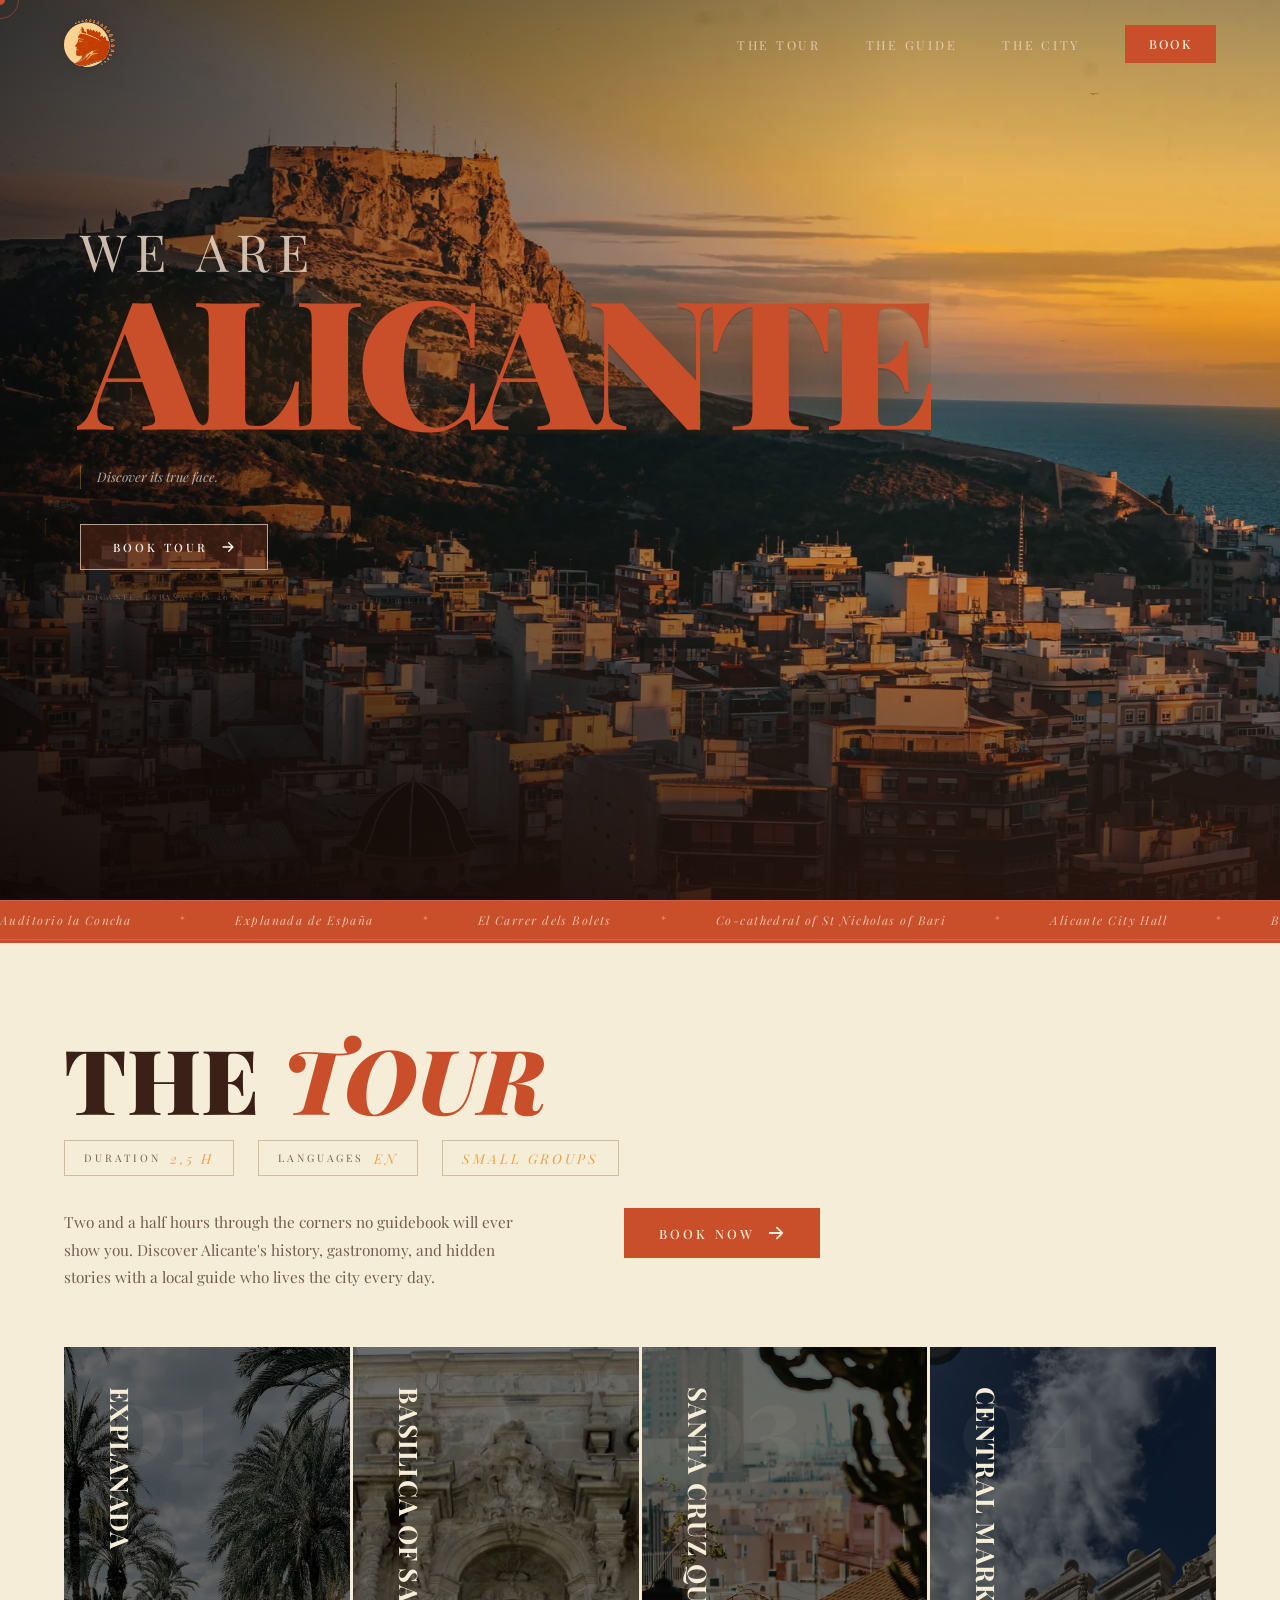
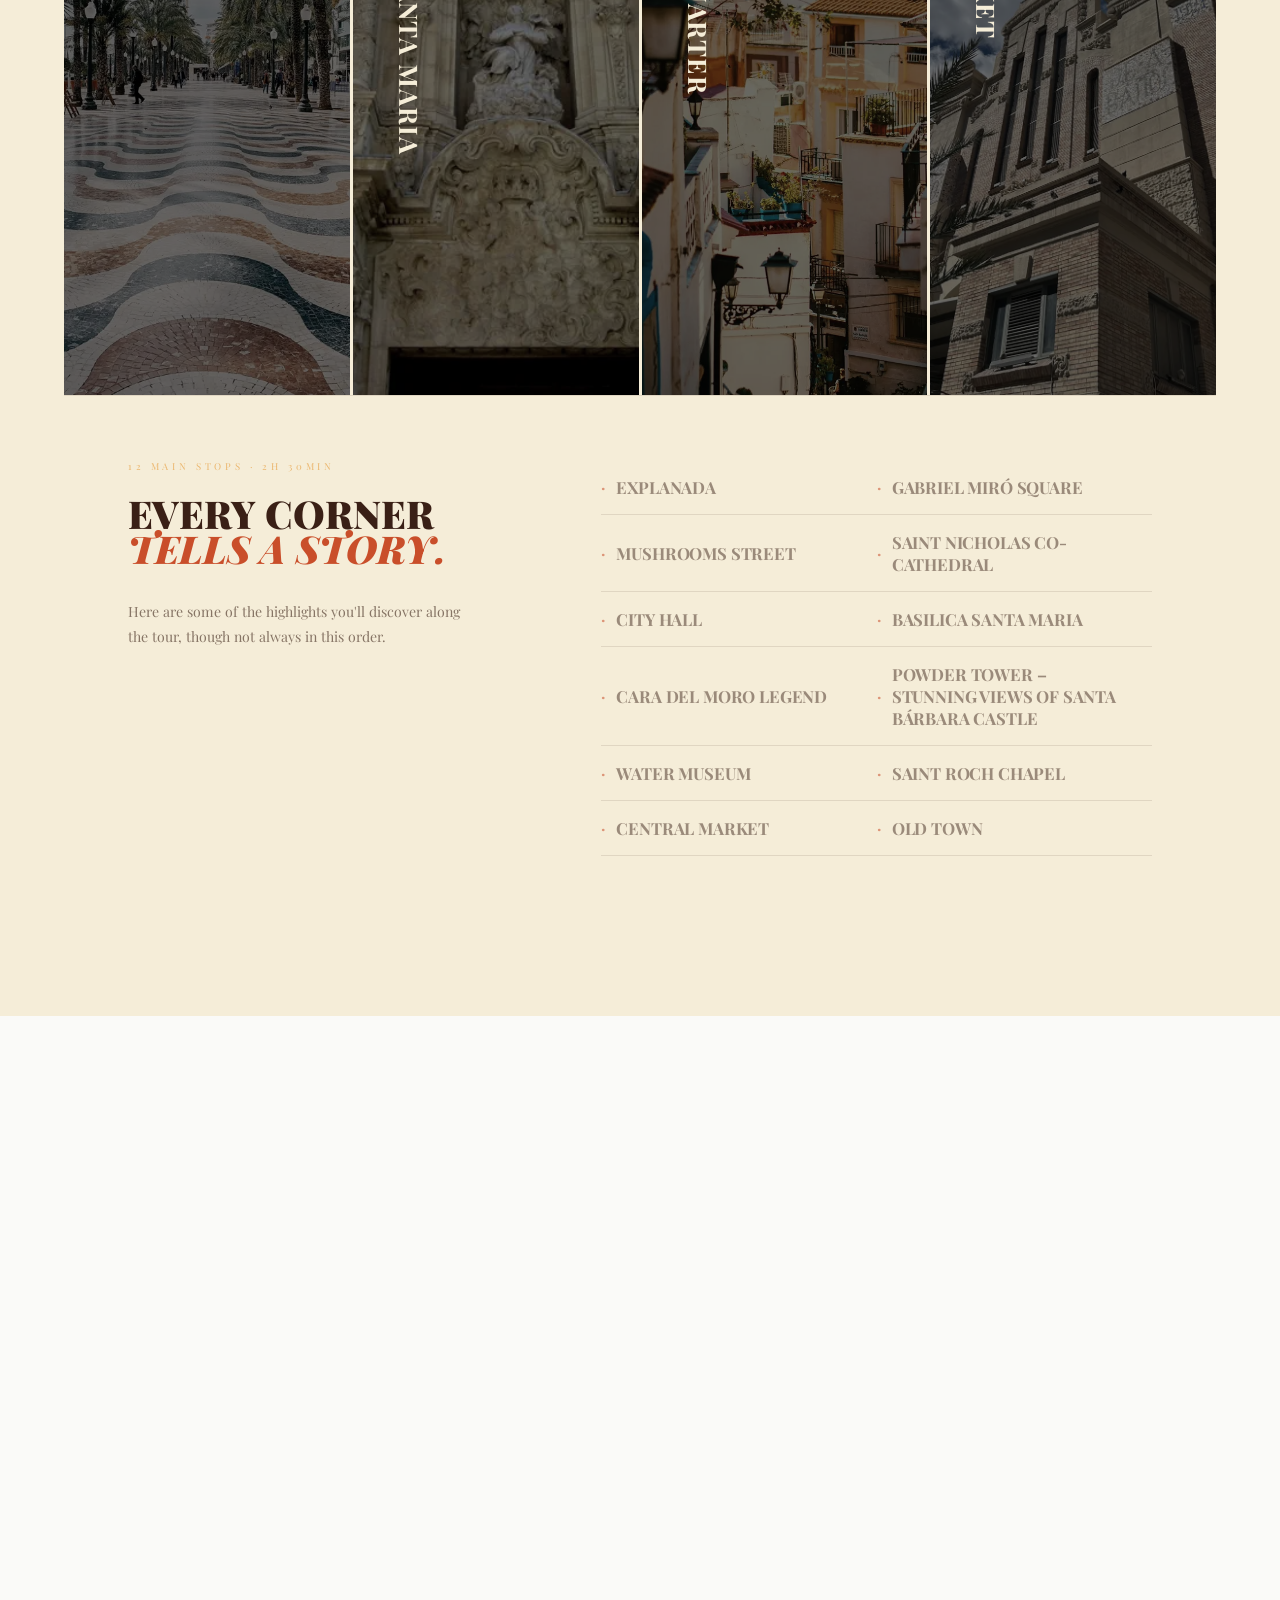
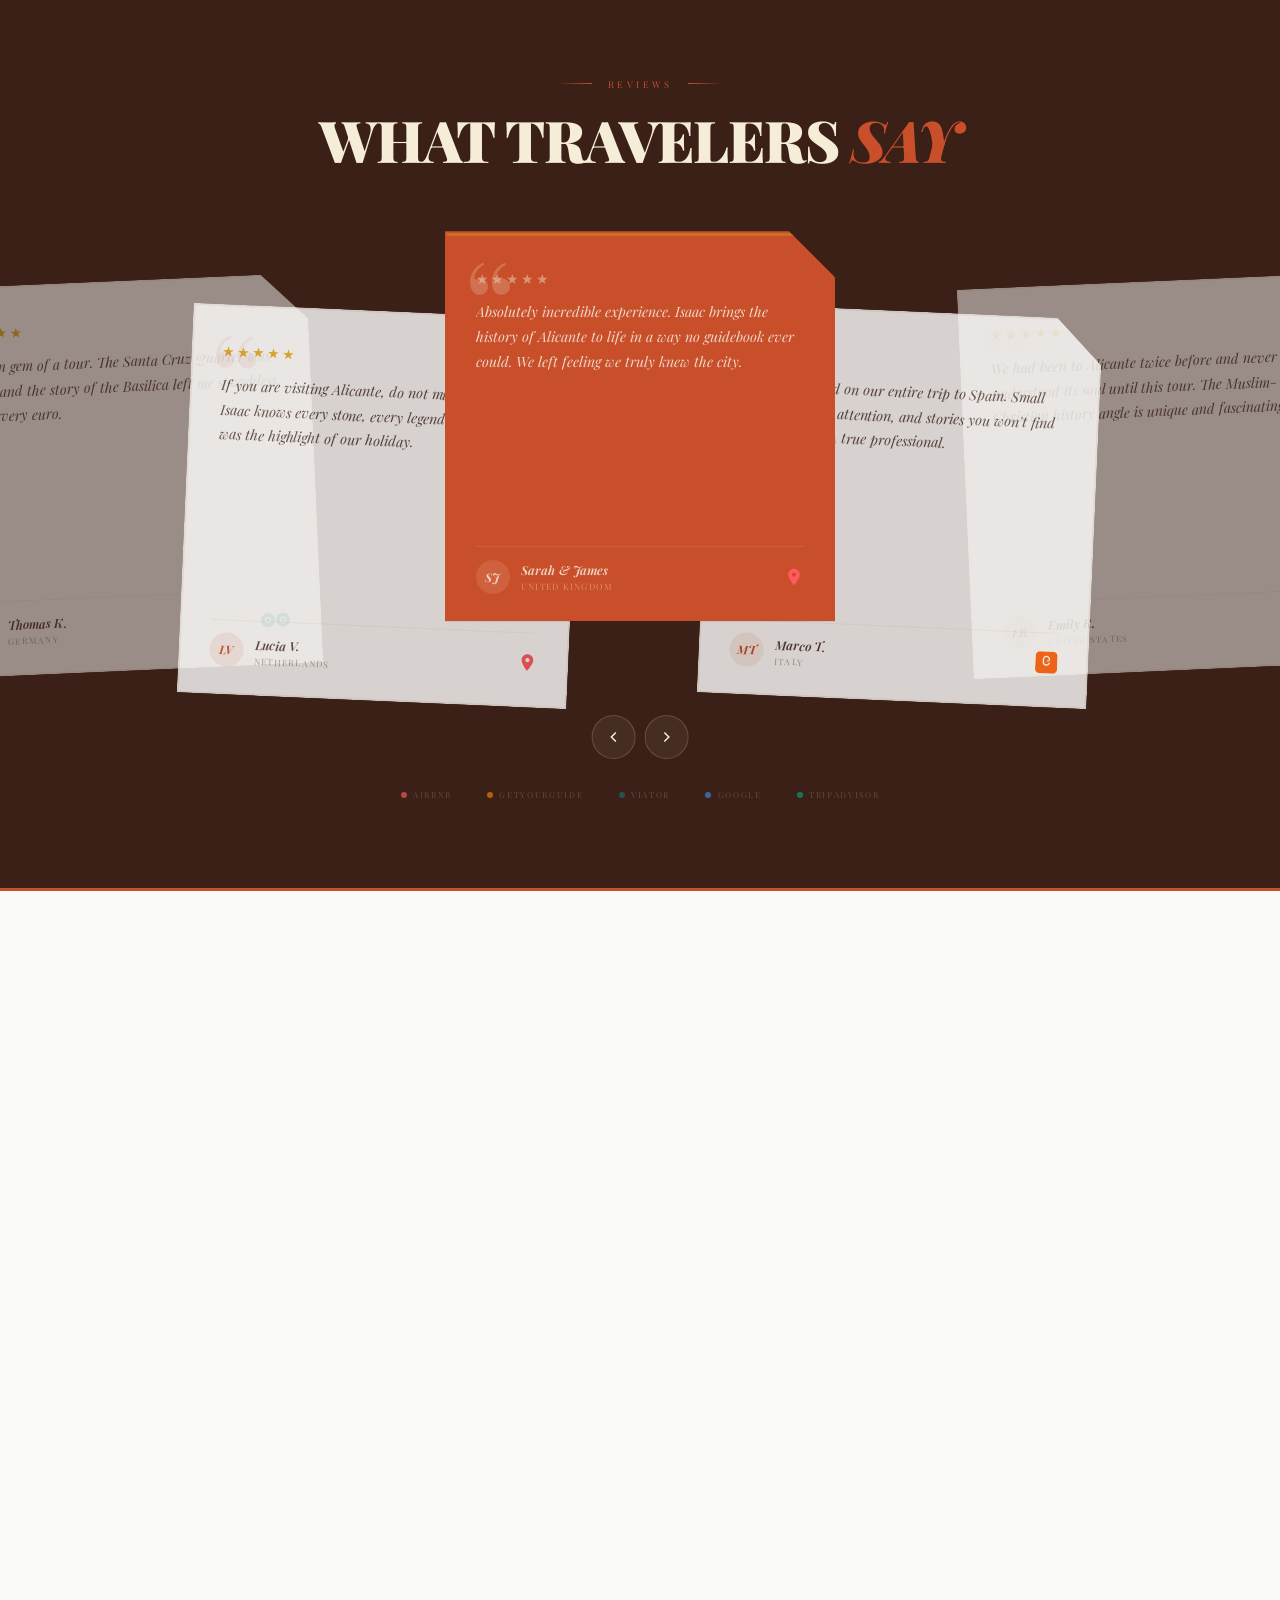
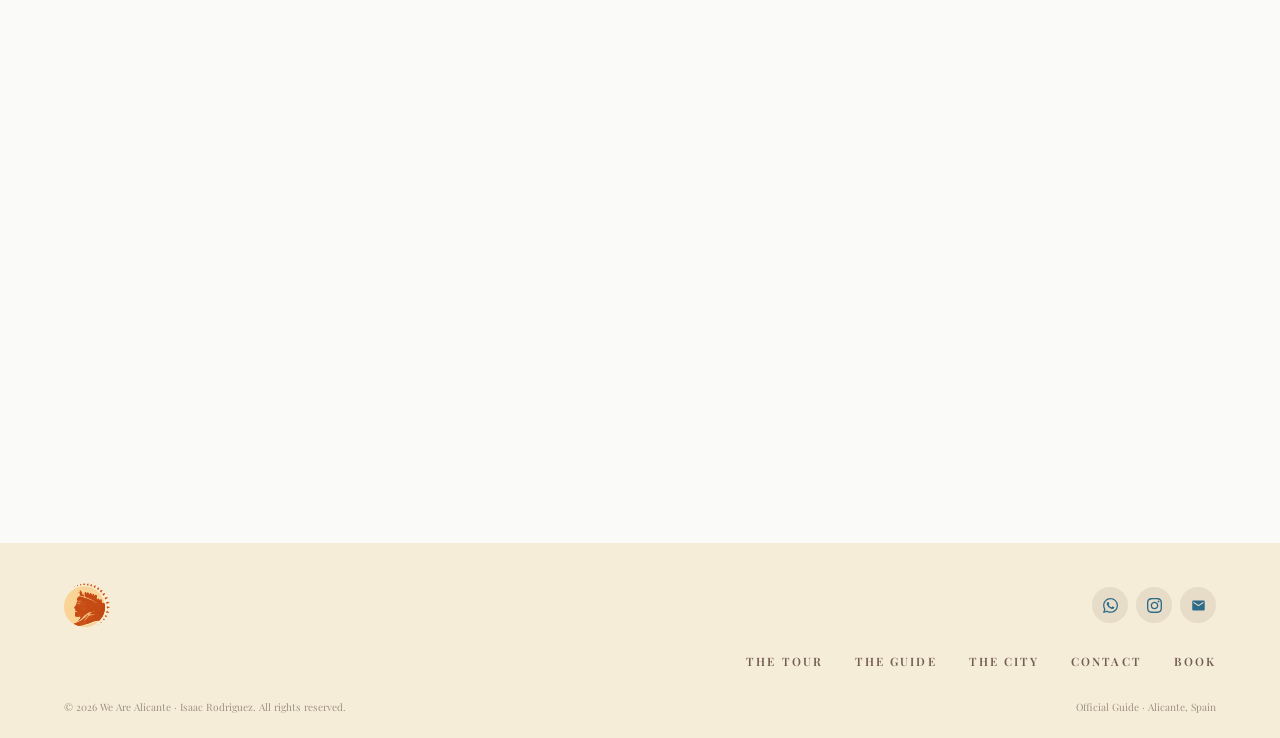
==== commit a82f90dd: "cambios en las imagenes de sus sizes" ====
--- a/index.html
+++ b/index.html
@@ -452,7 +452,7 @@
 <!-- NAVEGACIÓN -->
 <nav id="mainNav">
   <a href="#" class="nav-logo">
-    <img src="assets/images/logo.svg" alt="We Are Alicante" class="nav-logo-img" fetchpriority="high">
+    <img src="assets/images/logo.svg" alt="We Are Alicante" class="nav-logo-img" width="51" height="48" fetchpriority="high">
   </a>
   <ul class="nav-links">
     <li><a href="#tours">The Tour</a></li>
@@ -542,8 +542,8 @@
 
     <div class="stop-card reveal">
       <img src="assets/images/img_explanada2.webp"
-     srcset="assets/images/img_explanada2-sm.webp 900w, assets/images/img_explanada2.webp 1400w"
-     sizes="(max-width: 768px) 100vw, 28vw"
+     srcset="assets/images/img_explanada2-sm.webp 750w, assets/images/img_explanada2.webp 1400w"
+     sizes="(max-width: 768px) calc(100vw - 4rem), 28vw"
      width="900" height="1125"
      alt="Explanada de España, Alicante" loading="lazy" decoding="async">
       <div class="stop-overlay">
@@ -562,8 +562,8 @@
 
     <div class="stop-card reveal r1">
       <img src="assets/images/img_basilica_santa_maria.webp"
-     srcset="assets/images/img_basilica_santa_maria-sm.webp 900w, assets/images/img_basilica_santa_maria.webp 2816w"
-     sizes="(max-width: 768px) 100vw, 28vw"
+     srcset="assets/images/img_basilica_santa_maria-sm.webp 750w, assets/images/img_basilica_santa_maria.webp 2816w"
+     sizes="(max-width: 768px) calc(100vw - 4rem), 28vw"
      width="900" height="675"
      alt="Basilica of Santa Maria, Alicante" loading="lazy" decoding="async">
       <div class="stop-overlay">
@@ -582,8 +582,8 @@
 
     <div class="stop-card reveal r2">
       <img src="assets/images/img_barrio_santa_cruz.webp"
-     srcset="assets/images/img_barrio_santa_cruz-sm.webp 800w, assets/images/img_barrio_santa_cruz.webp 2624w"
-     sizes="(max-width: 768px) 100vw, 28vw"
+     srcset="assets/images/img_barrio_santa_cruz-sm.webp 750w, assets/images/img_barrio_santa_cruz.webp 2624w"
+     sizes="(max-width: 768px) calc(100vw - 4rem), 28vw"
      width="800" height="1200"
      alt="Santa Cruz Quarter, Alicante" loading="lazy" decoding="async">
       <div class="stop-overlay">
@@ -602,8 +602,8 @@
 
     <div class="stop-card reveal r3">
       <img src="assets/images/img_mercado_central.webp"
-     srcset="assets/images/img_mercado_central-sm.webp 800w, assets/images/img_mercado_central.webp 2160w"
-     sizes="(max-width: 768px) 100vw, 28vw"
+     srcset="assets/images/img_mercado_central-sm.webp 750w, assets/images/img_mercado_central.webp 2160w"
+     sizes="(max-width: 768px) calc(100vw - 4rem), 28vw"
      width="800" height="1422"
      alt="Central Market of Alicante" loading="lazy" decoding="async">
       <div class="stop-overlay">
@@ -721,14 +721,14 @@
     </div>
     <div class="m-item reveal r2">
       <img src="assets/images/img_explanada2.webp"
-     srcset="assets/images/img_explanada2-sm.webp 900w, assets/images/img_explanada2.webp 1400w"
+     srcset="assets/images/img_explanada2-sm.webp 750w, assets/images/img_explanada2.webp 1400w"
      sizes="(max-width: 768px) 100vw, 30vw"
      alt="Bullring of Alicante" loading="lazy" decoding="async">
       <div class="m-label"><strong>Bullring</strong><span>One of Spain's oldest arenas</span></div>
     </div>
     <div class="m-item reveal r1">
       <img src="assets/images/img_mercado_central.webp"
-     srcset="assets/images/img_mercado_central-sm.webp 800w, assets/images/img_mercado_central.webp 2160w"
+     srcset="assets/images/img_mercado_central-sm.webp 750w, assets/images/img_mercado_central.webp 2160w"
      sizes="(max-width: 768px) 100vw, 28vw"
      width="800" height="1422"
      alt="Central Market of Alicante" loading="lazy" decoding="async">
@@ -736,7 +736,7 @@
     </div>
     <div class="m-item reveal r2">
       <img src="assets/images/img_barrio_santa_cruz.webp"
-     srcset="assets/images/img_barrio_santa_cruz-sm.webp 800w, assets/images/img_barrio_santa_cruz.webp 2624w"
+     srcset="assets/images/img_barrio_santa_cruz-sm.webp 750w, assets/images/img_barrio_santa_cruz.webp 2624w"
      sizes="(max-width: 768px) 100vw, 30vw"
      alt="Santa Cruz Quarter" loading="lazy" decoding="async">
       <div class="m-label"><strong>Santa Cruz Quarter</strong><span>Streets steeped in history</span></div>
@@ -842,7 +842,7 @@
 <footer>
   <div class="footer-top">
     <a href="#hero" class="footer-logo-link">
-      <img src="assets/images/logo.svg" alt="We Are Alicante" class="footer-logo-img">
+      <img src="assets/images/logo.svg" alt="We Are Alicante" class="footer-logo-img" width="46" height="44">
     </a>
     <div class="footer-socials">
       <a href="https://wa.me/34667241162" target="_blank" class="footer-social-btn" aria-label="WhatsApp">
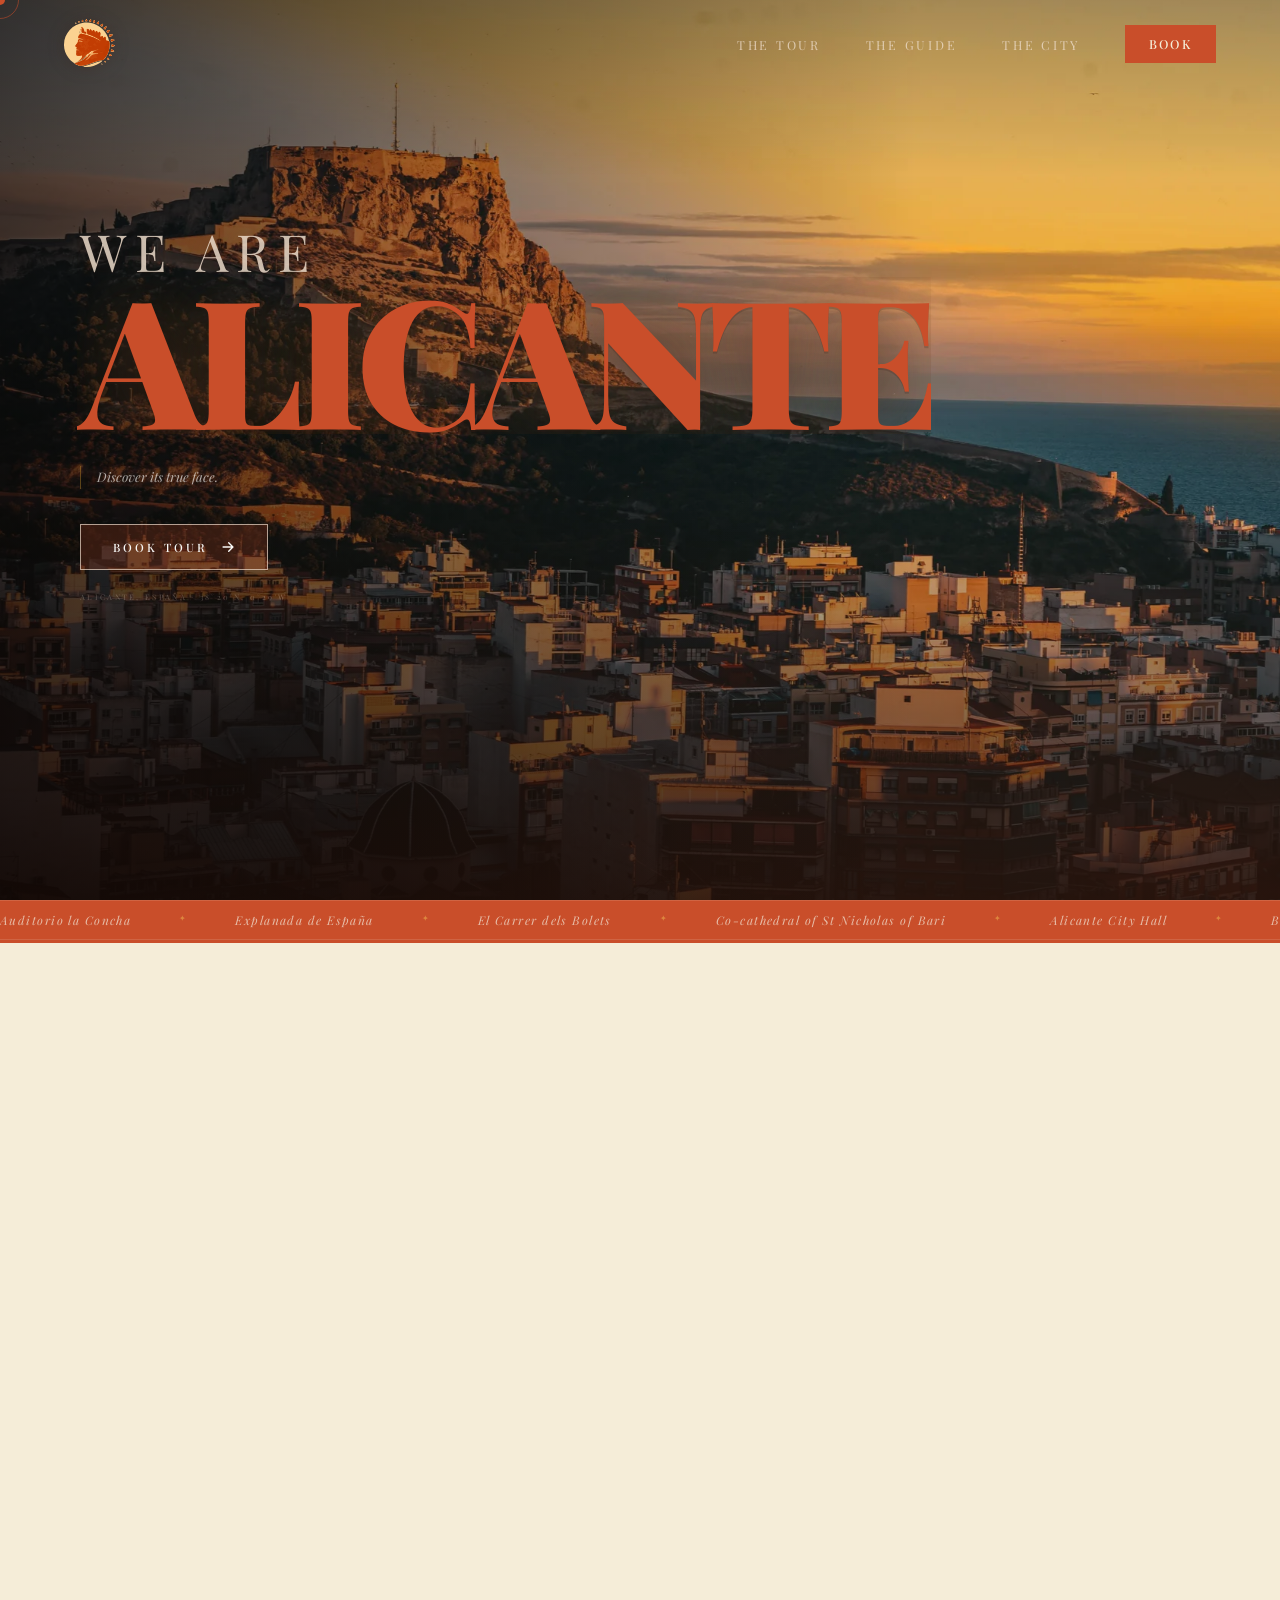
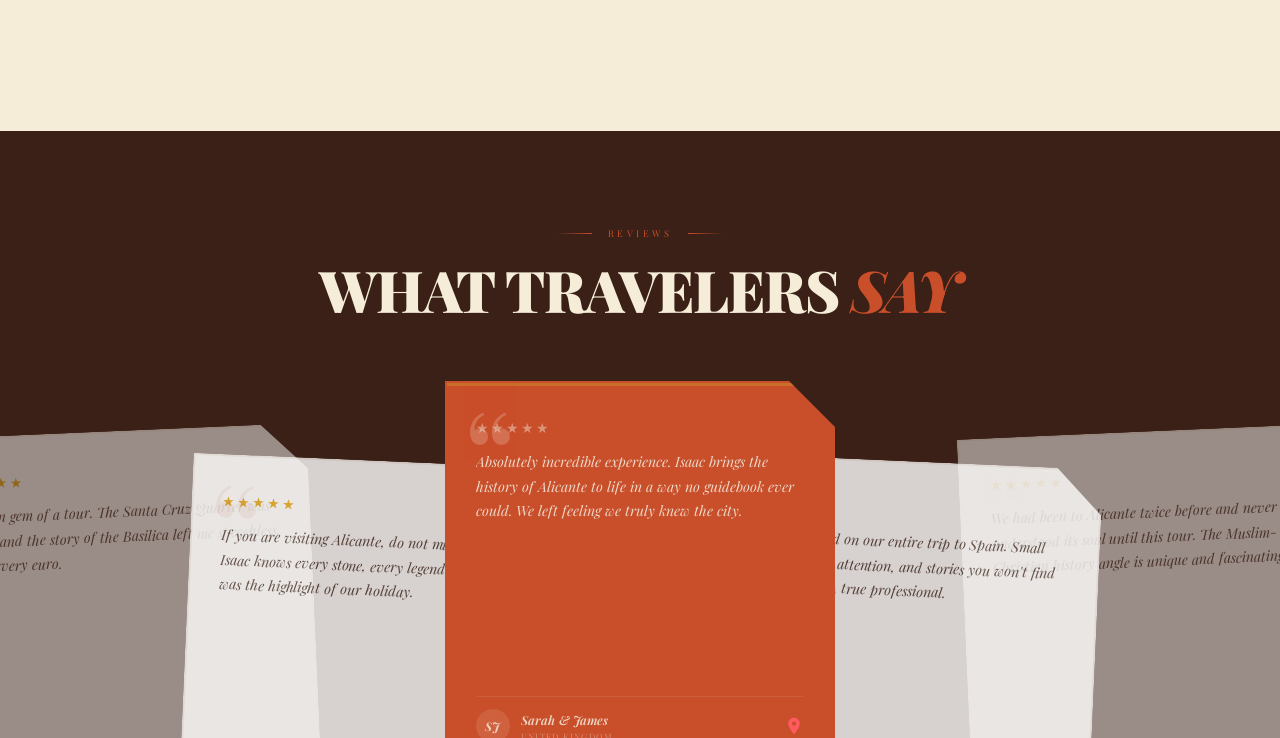
==== commit cd08006f: "Extrae CSS critico inline y acorta mas la intro del hero - Inyecta en el <head> el CSS necesario par" ====
--- a/index.html
+++ b/index.html
@@ -192,7 +192,314 @@
   <link rel="dns-prefetch" href="https://wa.me">
 
   <!-- ═══ ESTILOS ═══ -->
-  <link rel="stylesheet" href="src/css/styles.css">
+  <!-- CSS crítico (above-the-fold) inline; el resto se carga sin bloquear el render -->
+  <style>
+    :root {
+      --cream:   #FAFAF8;
+      --sand:    #F5EDD8;
+      --mustard: #E8A44A;
+      --stone:   #F0C880;
+      --terra:   #C94E2A;
+      --ember:   #A83820;
+      --sienna:  #3A2016;
+      --deep:    #3A2016;
+      --med:     #2C6B8A;
+    }
+    *, *::before, *::after { box-sizing: border-box; margin: 0; padding: 0; }
+    html { scroll-behavior: smooth; }
+    body {
+      background: var(--cream);
+      color: var(--deep);
+      font-family: 'Playfair Display', serif;
+      font-weight: 300;
+      overflow-x: hidden;
+      cursor: none;
+    }
+    .cursor {
+      width: 10px; height: 10px;
+      background: var(--terra);
+      border-radius: 50%;
+      position: fixed; top: 0; left: 0;
+      pointer-events: none; z-index: 9999;
+      transform: translate(-50%, -50%);
+      transition: transform .12s ease, background .3s, border .3s;
+    }
+    .cursor-ring {
+      width: 38px; height: 38px;
+      border: 1.5px solid var(--terra);
+      border-radius: 50%;
+      position: fixed; top: 0; left: 0;
+      pointer-events: none; z-index: 9998;
+      transform: translate(-50%, -50%);
+      opacity: .55;
+      transition: opacity .3s;
+    }
+    @media (hover: none) {
+      .cursor, .cursor-ring { display: none; }
+      body { cursor: auto; }
+    }
+    .preloader {
+      position: fixed; inset: 0;
+      background: var(--cream);
+      z-index: 10000;
+      display: flex; align-items: center; justify-content: center;
+      flex-direction: column; gap: 2rem;
+      transition: opacity .25s ease, visibility .25s ease;
+    }
+    .preloader.gone { opacity: 0; visibility: hidden; pointer-events: none; }
+    .pl-word {
+      font-family: 'Playfair Display', serif;
+      font-size: clamp(2.5rem, 9vw, 6.5rem);
+      font-weight: 900;
+      color: var(--terra);
+      letter-spacing: .08em;
+      text-transform: uppercase;
+      line-height: 1;
+      overflow: hidden;
+    }
+    .pl-word span {
+      display: inline-block;
+      opacity: 0;
+      transform: translateY(100%);
+      animation: plUp .35s cubic-bezier(.22, 1, .36, 1) forwards;
+    }
+    .pl-word span:nth-child(1) { animation-delay: .05s; }
+    .pl-word span:nth-child(2) { animation-delay: .1s; }
+    .pl-word span:nth-child(3) { animation-delay: .16s; }
+    .pl-em {
+      font-family: 'Playfair Display', serif;
+      font-size: clamp(.9rem, 2.5vw, 1.4rem);
+      font-style: italic;
+      color: var(--mustard);
+      letter-spacing: .25em;
+      opacity: 0;
+      animation: plFade .4s .35s ease forwards;
+    }
+    .pl-line {
+      width: 0; height: 1px;
+      background: var(--mustard);
+      animation: plLine .5s .25s ease forwards;
+    }
+    @keyframes plUp   { to { opacity: 1; transform: translateY(0); } }
+    @keyframes plFade { to { opacity: 1; } }
+    @keyframes plLine { to { width: 180px; } }
+    nav {
+      position: fixed; top: 0; left: 0; right: 0;
+      z-index: 1000;
+      padding: 1.2rem 4rem;
+      display: flex; align-items: center; justify-content: space-between;
+      transition: padding .4s ease, background .5s ease;
+    }
+    nav.scrolled {
+      padding: .75rem 4rem;
+      background: rgba(58, 32, 22, .97);
+      backdrop-filter: blur(14px);
+    }
+    .nav-logo { display: flex; align-items: center; text-decoration: none; flex-shrink: 0; }
+    .nav-logo-img {
+      height: 48px;
+      width: auto;
+      display: block;
+      transition: opacity .3s, filter .3s;
+      filter: drop-shadow(0 1px 8px rgba(58,32,22,.35));
+    }
+    .nav-logo:hover .nav-logo-img { opacity: .88; filter: drop-shadow(0 2px 12px rgba(58,32,22,.5)); }
+    .nav-links { display: flex; align-items: center; gap: 2.8rem; list-style: none; }
+    .nav-links a {
+      color: rgba(240, 224, 208, .75);
+      text-decoration: none;
+      font-size: .78rem;
+      letter-spacing: .22em;
+      text-transform: uppercase;
+      font-weight: 400;
+      transition: color .3s;
+    }
+    .nav-links a:hover { color: var(--sand); }
+    .nav-cta {
+      background: var(--terra) !important;
+      color: var(--sand) !important;
+      padding: .65rem 1.5rem !important;
+      opacity: 1 !important;
+      letter-spacing: .18em !important;
+      transition: background .3s !important;
+      font-weight: 500 !important;
+    }
+    .nav-cta:hover { background: var(--ember) !important; }
+    nav.scrolled .nav-cta { background: var(--terra) !important; }
+    nav.scrolled .nav-cta:hover { background: var(--ember) !important; }
+    .burger { display: none; flex-direction: column; gap: 5px; background: none; border: none; cursor: pointer; }
+    .burger span { display: block; width: 28px; height: 1.5px; background: var(--sand); transition: .35s; }
+    .mob-nav {
+      position: fixed; inset: 0;
+      background: var(--deep);
+      z-index: 990;
+      display: flex; flex-direction: column;
+      align-items: center; justify-content: center; gap: 2.5rem;
+      transform: translateY(-100%);
+      transition: transform .65s cubic-bezier(.22, 1, .36, 1);
+    }
+    .mob-nav.open { transform: translateY(0); }
+    .mob-nav a {
+      font-family: 'Playfair Display', serif;
+      font-size: clamp(2.5rem, 8vw, 4.5rem);
+      font-weight: 700;
+      color: var(--sand);
+      text-decoration: none;
+      text-transform: uppercase;
+      transition: color .3s;
+    }
+    .mob-nav a:hover { color: var(--mustard); }
+    .mob-sub { font-size: .78rem; letter-spacing: .32em; color: rgba(240, 224, 208, .4); text-transform: uppercase; }
+    .reveal {
+      opacity: 0;
+      transform: translateY(55px);
+      transition: opacity .95s ease, transform .95s cubic-bezier(.22, 1, .36, 1);
+    }
+    .reveal.visible { opacity: 1; transform: translateY(0); }
+    .r1 { transition-delay: .12s; }
+    .r2 { transition-delay: .24s; }
+    .r3 { transition-delay: .36s; }
+    .r4 { transition-delay: .48s; }
+    .r5 { transition-delay: .60s; }
+    .hero { height: 100vh; position: relative; display: flex; align-items: center; overflow: hidden; }
+    .hero-bg {
+      position: absolute; inset: 0;
+      background-color: var(--deep);
+      background-image:
+        linear-gradient(to bottom, rgba(0,0,0,.28) 0%, transparent 22%),
+        linear-gradient(to right, rgba(8,3,2,.72) 0%, rgba(8,3,2,.28) 44%, transparent 70%),
+        linear-gradient(to top, rgba(40,18,10,.94) 0%, rgba(40,18,10,.18) 44%, transparent 64%),
+        url('assets/images/img_castillo_sunset.webp');
+      background-size: cover;
+      background-position: center;
+      background-repeat: no-repeat;
+      transform: scale(1.08);
+      will-change: transform;
+    }
+    .hero-inner { position: relative; z-index: 2; padding: 0 5rem 8vh; width: 100%; }
+    .hero-inner > div { display: flex; flex-direction: column; align-items: flex-start; text-align: left; }
+    .hero-h1 {
+      font-family: 'Playfair Display', serif;
+      font-size: clamp(1.6rem, 4vw, 4rem);
+      font-weight: 900; line-height: 1;
+      color: var(--sand);
+      text-align: left;
+      text-transform: uppercase; letter-spacing: .18em;
+      text-shadow: 0 2px 20px rgba(58,32,22,.45), 0 1px 0 rgba(58,32,22,.2);
+    }
+    .hero-h1 .ln { display: block; overflow: hidden; padding-left: .06em; margin-left: -.06em; }
+    .hero-h1 .ln span {
+      display: block; opacity: 0; transform: translateY(110%);
+      animation: riseUp .95s cubic-bezier(.22, 1, .36, 1) forwards;
+    }
+    .hero-h1 .ln:nth-child(1) span { animation-delay: .3s; font-weight: 400; color: rgba(240,224,208,.82); }
+    .hero-h1 .ln:nth-child(2) span { animation-delay: .5s; }
+    .hero-h1 em {
+      font-style: normal;
+      display: block;
+      font-size: clamp(3.8rem, 14vw, 12rem);
+      letter-spacing: -.05em;
+      line-height: .88;
+      color: var(--terra);
+      text-shadow: 0 6px 60px rgba(58,32,22,.6), 0 2px 0 rgba(58,32,22,.22), 0 0 80px rgba(232,164,74,.2);
+    }
+    .hero-sub {
+      font-size: clamp(.82rem, 1vw, .92rem);
+      font-style: italic;
+      color: rgba(250, 250, 248, .65);
+      line-height: 1.72; max-width: 320px;
+      text-align: left;
+      margin-top: 2rem; margin-bottom: 2.2rem;
+      padding-left: 1rem;
+      border-left: 1.5px solid rgba(200,146,42,.4);
+      text-shadow: 0 1px 12px rgba(58,32,22,.5);
+      opacity: 0; animation: riseUp .9s .7s ease forwards;
+    }
+    .btn-hero {
+      display: inline-flex; align-items: center; gap: .8rem;
+      background: rgba(201,78,42,.22); color: var(--cream);
+      border: 1.5px solid rgba(240,224,208,.68);
+      padding: .9rem 2rem; text-decoration: none;
+      font-size: .72rem; letter-spacing: .26em;
+      text-transform: uppercase; font-weight: 500;
+      opacity: 0; animation: riseUp .9s .85s ease forwards;
+      transition: background .3s, border-color .3s, transform .3s, gap .3s;
+    }
+    .btn-hero:hover { background: rgba(240,224,208,.1); border-color: rgba(240,224,208,.65); transform: translateY(-3px); gap: 1.1rem; }
+    .btn-hero svg { width: 14px; height: 14px; fill: var(--cream); flex-shrink: 0; }
+    .hero-loc {
+      font-size: .48rem; letter-spacing: .3em;
+      text-transform: uppercase;
+      color: rgba(240,224,208,.28);
+      margin-top: 1.4rem;
+      opacity: 0; animation: riseUp .9s 1s ease forwards;
+    }
+    .hero-scroll {
+      position: absolute; right: 4rem; bottom: 3rem;
+      writing-mode: vertical-lr;
+      font-size: .62rem; letter-spacing: .38em;
+      text-transform: uppercase; color: rgba(240, 224, 208, .45);
+      display: flex; align-items: center; gap: 1.2rem;
+      opacity: 0; animation: riseUp .8s 1.15s ease forwards;
+    }
+    .hero-scroll::after {
+      content: ''; width: 1px; height: 55px;
+      background: var(--mustard);
+      animation: scrollPulse 2.2s 1.4s ease infinite;
+    }
+    @keyframes riseUp { from { opacity: 0; transform: translateY(22px); } to { opacity: 1; transform: translateY(0); } }
+    @keyframes scrollPulse {
+      0%   { transform: scaleY(0); transform-origin: top; opacity: 1; }
+      50%  { transform: scaleY(1); transform-origin: top; }
+      51%  { transform: scaleY(1); transform-origin: bottom; }
+      100% { transform: scaleY(0); transform-origin: bottom; opacity: .3; }
+    }
+    .ticker {
+      background: var(--terra);
+      border-top: 1px solid rgba(240, 224, 208, .15);
+      border-bottom: 1px solid rgba(240, 224, 208, .15);
+      padding: .7rem 0;
+      overflow: hidden;
+      position: relative;
+    }
+    .ticker-track { display: flex; gap: 3rem; white-space: nowrap; animation: ticker 30s linear infinite; }
+    .ticker-track span {
+      font-family: 'Playfair Display', serif;
+      font-size: .75rem; font-style: italic; font-weight: 400;
+      color: rgba(240, 224, 208, .75); letter-spacing: .12em; flex-shrink: 0;
+    }
+    .ticker-track .dot { color: var(--mustard); font-style: normal; font-size: .5rem; opacity: .65; }
+    @keyframes ticker { from { transform: translateX(0); } to { transform: translateX(-50%); } }
+    @media (hover: none) {
+      .hero-bg {
+        background-image:
+          linear-gradient(to bottom, rgba(0,0,0,.32) 0%, transparent 18%),
+          linear-gradient(to right, rgba(8,3,2,.78) 0%, rgba(8,3,2,.32) 42%, transparent 68%),
+          linear-gradient(to top, rgba(58,32,22,.95) 0%, rgba(58,32,22,.35) 38%, transparent 62%),
+          url('assets/images/img_castillo_sunset-sm.webp');
+        background-position: center;
+        background-size: cover;
+      }
+    }
+    @media (max-width: 768px) {
+      .pl-word { text-align: center; }
+      nav { padding: .9rem 1.5rem; }
+      nav.scrolled { padding: .6rem 1.5rem; }
+      .nav-links { display: none; }
+      .burger { display: flex; }
+      .hero-inner { padding: 0 2rem 18vh; }
+      .hero-h1 { letter-spacing: .1em; }
+      .hero-inner > div { max-width: 100%; }
+      .hero-sub { max-width: 90%; font-size: clamp(.82rem, 3.5vw, .92rem); margin-top: 1.4rem; margin-bottom: 1.8rem; padding-left: .8rem; }
+      .btn-hero { max-width: 260px; justify-content: center; padding: 1rem 1.8rem; letter-spacing: .2em; }
+      .hero-loc { display: none; }
+      .btn-hero svg { display: none; }
+      .hero-scroll { display: none; }
+    }
+  </style>
+  <link rel="preload" as="style" href="src/css/styles.css"
+        onload="this.onload=null;this.rel='stylesheet'">
+  <noscript><link rel="stylesheet" href="src/css/styles.css"></noscript>
   <style>
     /* ════ TESTIMONIALS ════ */
     .tm-section {
--- a/src/css/styles.css
+++ b/src/css/styles.css
@@ -90,7 +90,7 @@
   z-index: 10000;
   display: flex; align-items: center; justify-content: center;
   flex-direction: column; gap: 2rem;
-  transition: opacity .5s ease, visibility .5s ease;
+  transition: opacity .25s ease, visibility .25s ease;
 }
 .preloader.gone { opacity: 0; visibility: hidden; pointer-events: none; }
 .pl-word {
@@ -107,11 +107,11 @@
   display: inline-block;
   opacity: 0;
   transform: translateY(100%);
-  animation: plUp .7s cubic-bezier(.22, 1, .36, 1) forwards;
-}
-.pl-word span:nth-child(1) { animation-delay: .1s; }
-.pl-word span:nth-child(2) { animation-delay: .2s; }
-.pl-word span:nth-child(3) { animation-delay: .32s; }
+  animation: plUp .35s cubic-bezier(.22, 1, .36, 1) forwards;
+}
+.pl-word span:nth-child(1) { animation-delay: .05s; }
+.pl-word span:nth-child(2) { animation-delay: .1s; }
+.pl-word span:nth-child(3) { animation-delay: .16s; }
 .pl-em {
   font-family: 'Playfair Display', serif;
   font-size: clamp(.9rem, 2.5vw, 1.4rem);
@@ -119,12 +119,12 @@
   color: var(--mustard);
   letter-spacing: .25em;
   opacity: 0;
-  animation: plFade .8s .7s ease forwards;
+  animation: plFade .4s .35s ease forwards;
 }
 .pl-line {
   width: 0; height: 1px;
   background: var(--mustard);
-  animation: plLine 1s .5s ease forwards;
+  animation: plLine .5s .25s ease forwards;
 }
 @keyframes plUp   { to { opacity: 1; transform: translateY(0); } }
 @keyframes plFade { to { opacity: 1; } }
@@ -290,7 +290,7 @@
   padding-left: 1rem;
   border-left: 1.5px solid rgba(200,146,42,.4);
   text-shadow: 0 1px 12px rgba(58,32,22,.5);
-  opacity: 0; animation: riseUp .9s 2.3s ease forwards;
+  opacity: 0; animation: riseUp .9s .7s ease forwards;
 }
 .btn-hero {
   display: inline-flex; align-items: center; gap: .8rem;
@@ -299,7 +299,7 @@
   padding: .9rem 2rem; text-decoration: none;
   font-size: .72rem; letter-spacing: .26em;
   text-transform: uppercase; font-weight: 500;
-  opacity: 0; animation: riseUp .9s 2.5s ease forwards;
+  opacity: 0; animation: riseUp .9s .85s ease forwards;
   transition: background .3s, border-color .3s, transform .3s, gap .3s;
 }
 .btn-hero:hover { background: rgba(240,224,208,.1); border-color: rgba(240,224,208,.65); transform: translateY(-3px); gap: 1.1rem; }
@@ -309,7 +309,7 @@
   text-transform: uppercase;
   color: rgba(240,224,208,.28);
   margin-top: 1.4rem;
-  opacity: 0; animation: riseUp .9s 2.7s ease forwards;
+  opacity: 0; animation: riseUp .9s 1s ease forwards;
 }
 .hero-scroll {
   position: absolute; right: 4rem; bottom: 3rem;
@@ -317,12 +317,12 @@
   font-size: .62rem; letter-spacing: .38em;
   text-transform: uppercase; color: rgba(240, 224, 208, .45);
   display: flex; align-items: center; gap: 1.2rem;
-  opacity: 0; animation: riseUp .8s 3.2s ease forwards;
+  opacity: 0; animation: riseUp .8s 1.15s ease forwards;
 }
 .hero-scroll::after {
   content: ''; width: 1px; height: 55px;
   background: var(--mustard);
-  animation: scrollPulse 2.2s 3.5s ease infinite;
+  animation: scrollPulse 2.2s 1.4s ease infinite;
 }
 @keyframes riseUp {
   from { opacity: 0; transform: translateY(22px); }
--- a/src/css/styles.css
+++ b/src/css/styles.css
@@ -90,7 +90,7 @@
   z-index: 10000;
   display: flex; align-items: center; justify-content: center;
   flex-direction: column; gap: 2rem;
-  transition: opacity .5s ease, visibility .5s ease;
+  transition: opacity .25s ease, visibility .25s ease;
 }
 .preloader.gone { opacity: 0; visibility: hidden; pointer-events: none; }
 .pl-word {
@@ -107,11 +107,11 @@
   display: inline-block;
   opacity: 0;
   transform: translateY(100%);
-  animation: plUp .7s cubic-bezier(.22, 1, .36, 1) forwards;
-}
-.pl-word span:nth-child(1) { animation-delay: .1s; }
-.pl-word span:nth-child(2) { animation-delay: .2s; }
-.pl-word span:nth-child(3) { animation-delay: .32s; }
+  animation: plUp .35s cubic-bezier(.22, 1, .36, 1) forwards;
+}
+.pl-word span:nth-child(1) { animation-delay: .05s; }
+.pl-word span:nth-child(2) { animation-delay: .1s; }
+.pl-word span:nth-child(3) { animation-delay: .16s; }
 .pl-em {
   font-family: 'Playfair Display', serif;
   font-size: clamp(.9rem, 2.5vw, 1.4rem);
@@ -119,12 +119,12 @@
   color: var(--mustard);
   letter-spacing: .25em;
   opacity: 0;
-  animation: plFade .8s .7s ease forwards;
+  animation: plFade .4s .35s ease forwards;
 }
 .pl-line {
   width: 0; height: 1px;
   background: var(--mustard);
-  animation: plLine 1s .5s ease forwards;
+  animation: plLine .5s .25s ease forwards;
 }
 @keyframes plUp   { to { opacity: 1; transform: translateY(0); } }
 @keyframes plFade { to { opacity: 1; } }
@@ -290,7 +290,7 @@
   padding-left: 1rem;
   border-left: 1.5px solid rgba(200,146,42,.4);
   text-shadow: 0 1px 12px rgba(58,32,22,.5);
-  opacity: 0; animation: riseUp .9s 2.3s ease forwards;
+  opacity: 0; animation: riseUp .9s .7s ease forwards;
 }
 .btn-hero {
   display: inline-flex; align-items: center; gap: .8rem;
@@ -299,7 +299,7 @@
   padding: .9rem 2rem; text-decoration: none;
   font-size: .72rem; letter-spacing: .26em;
   text-transform: uppercase; font-weight: 500;
-  opacity: 0; animation: riseUp .9s 2.5s ease forwards;
+  opacity: 0; animation: riseUp .9s .85s ease forwards;
   transition: background .3s, border-color .3s, transform .3s, gap .3s;
 }
 .btn-hero:hover { background: rgba(240,224,208,.1); border-color: rgba(240,224,208,.65); transform: translateY(-3px); gap: 1.1rem; }
@@ -309,7 +309,7 @@
   text-transform: uppercase;
   color: rgba(240,224,208,.28);
   margin-top: 1.4rem;
-  opacity: 0; animation: riseUp .9s 2.7s ease forwards;
+  opacity: 0; animation: riseUp .9s 1s ease forwards;
 }
 .hero-scroll {
   position: absolute; right: 4rem; bottom: 3rem;
@@ -317,12 +317,12 @@
   font-size: .62rem; letter-spacing: .38em;
   text-transform: uppercase; color: rgba(240, 224, 208, .45);
   display: flex; align-items: center; gap: 1.2rem;
-  opacity: 0; animation: riseUp .8s 3.2s ease forwards;
+  opacity: 0; animation: riseUp .8s 1.15s ease forwards;
 }
 .hero-scroll::after {
   content: ''; width: 1px; height: 55px;
   background: var(--mustard);
-  animation: scrollPulse 2.2s 3.5s ease infinite;
+  animation: scrollPulse 2.2s 1.4s ease infinite;
 }
 @keyframes riseUp {
   from { opacity: 0; transform: translateY(22px); }
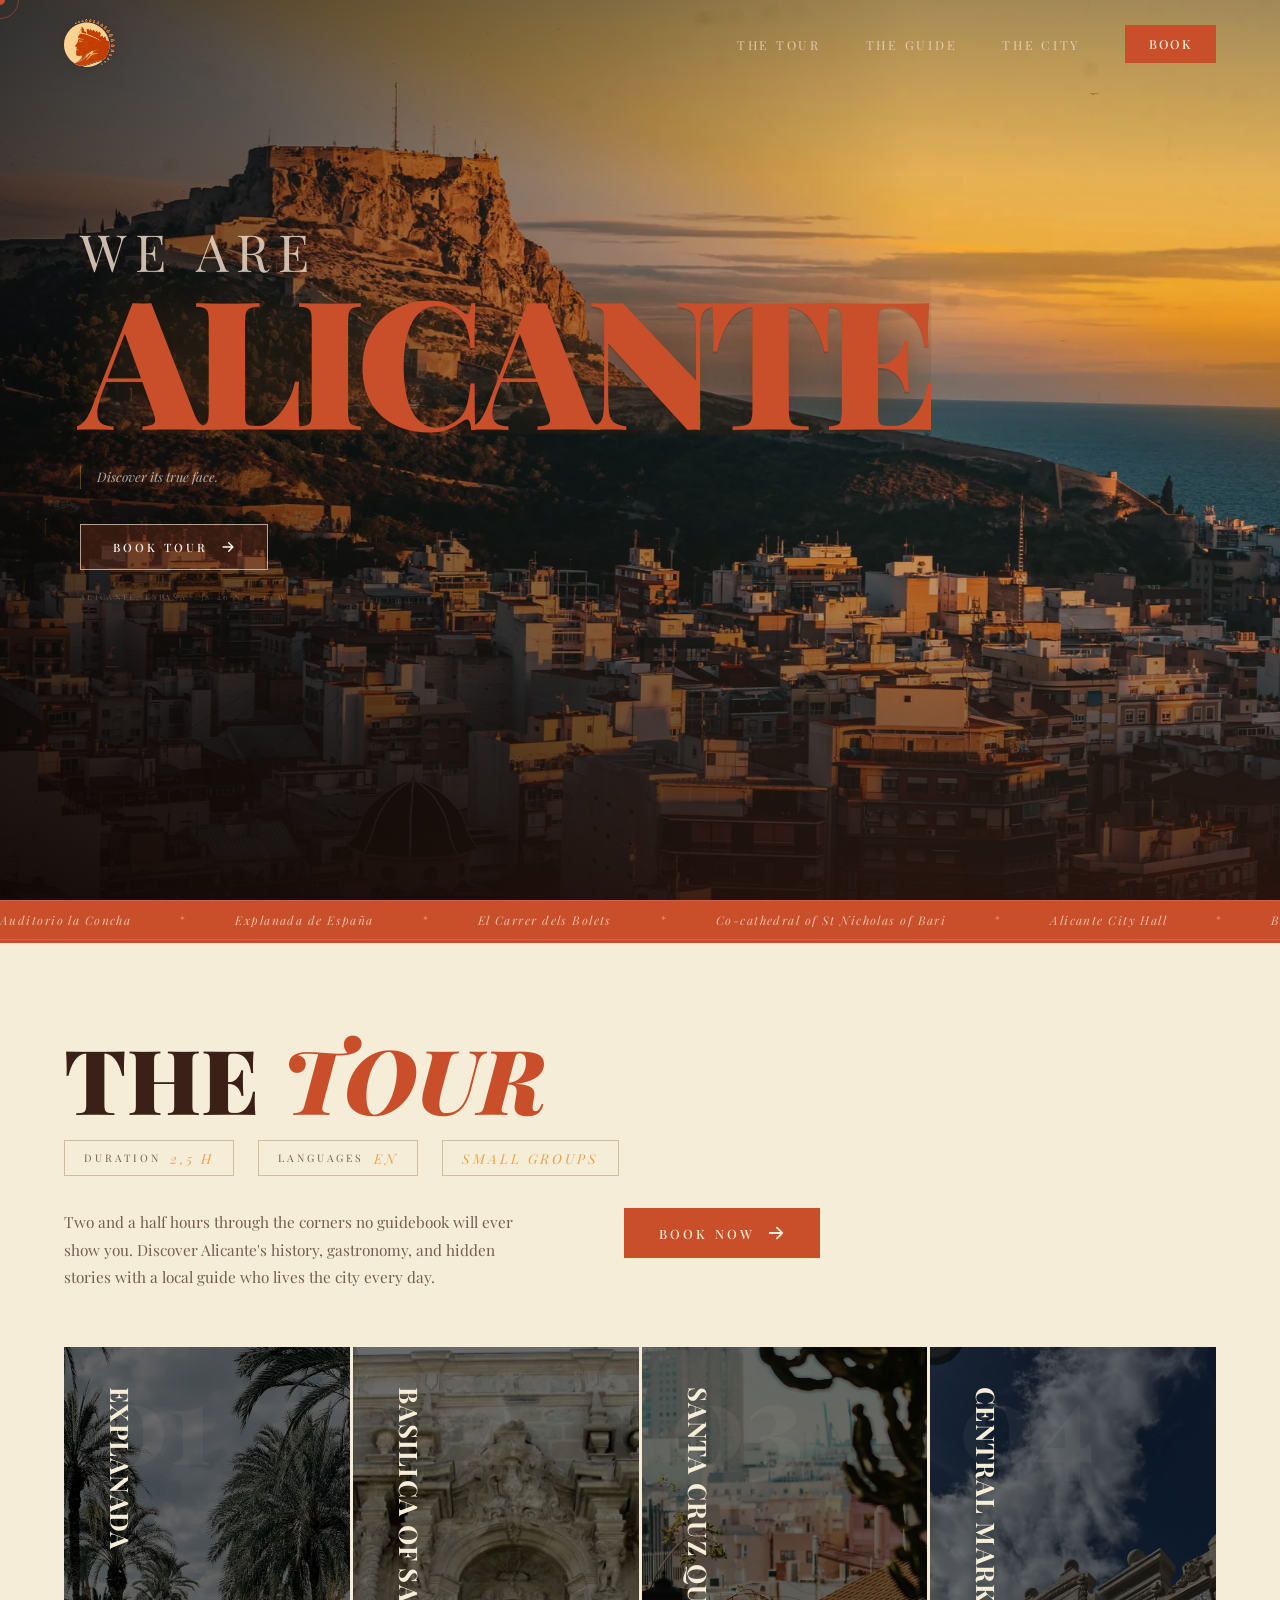
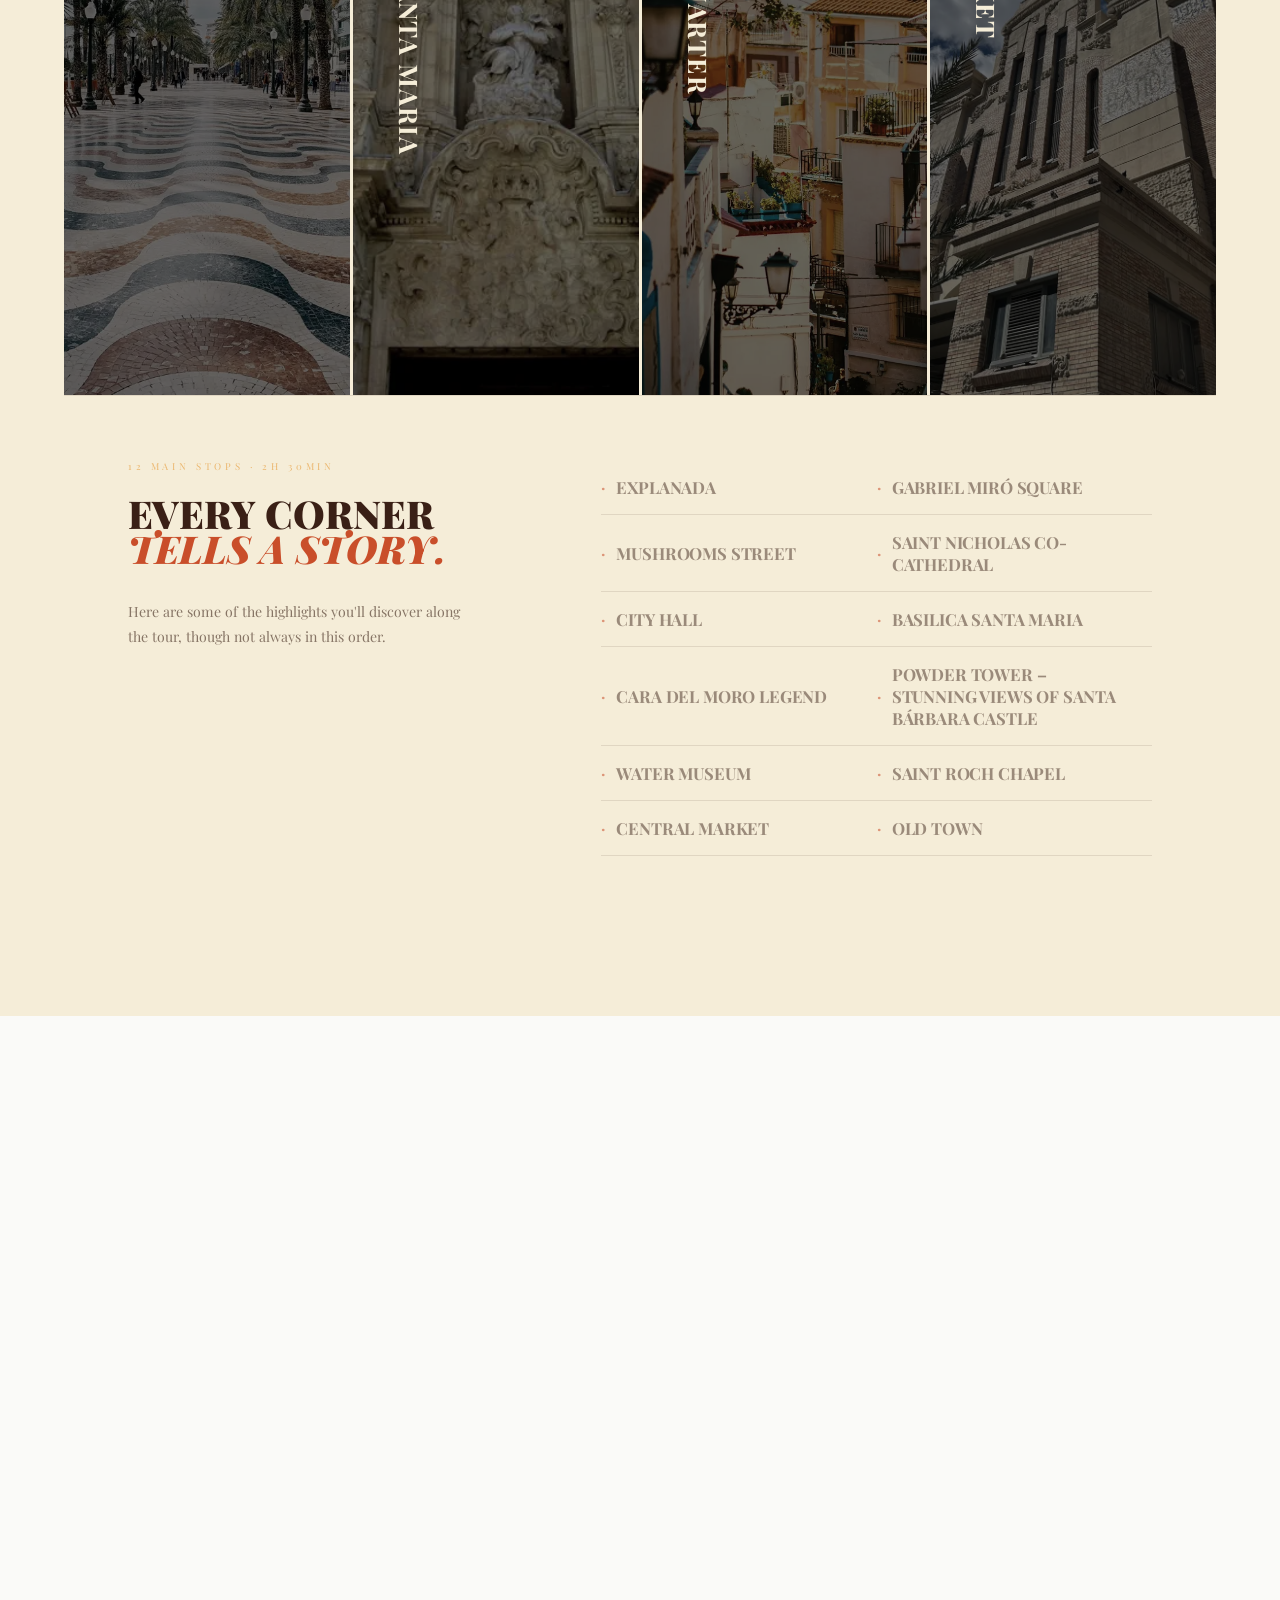
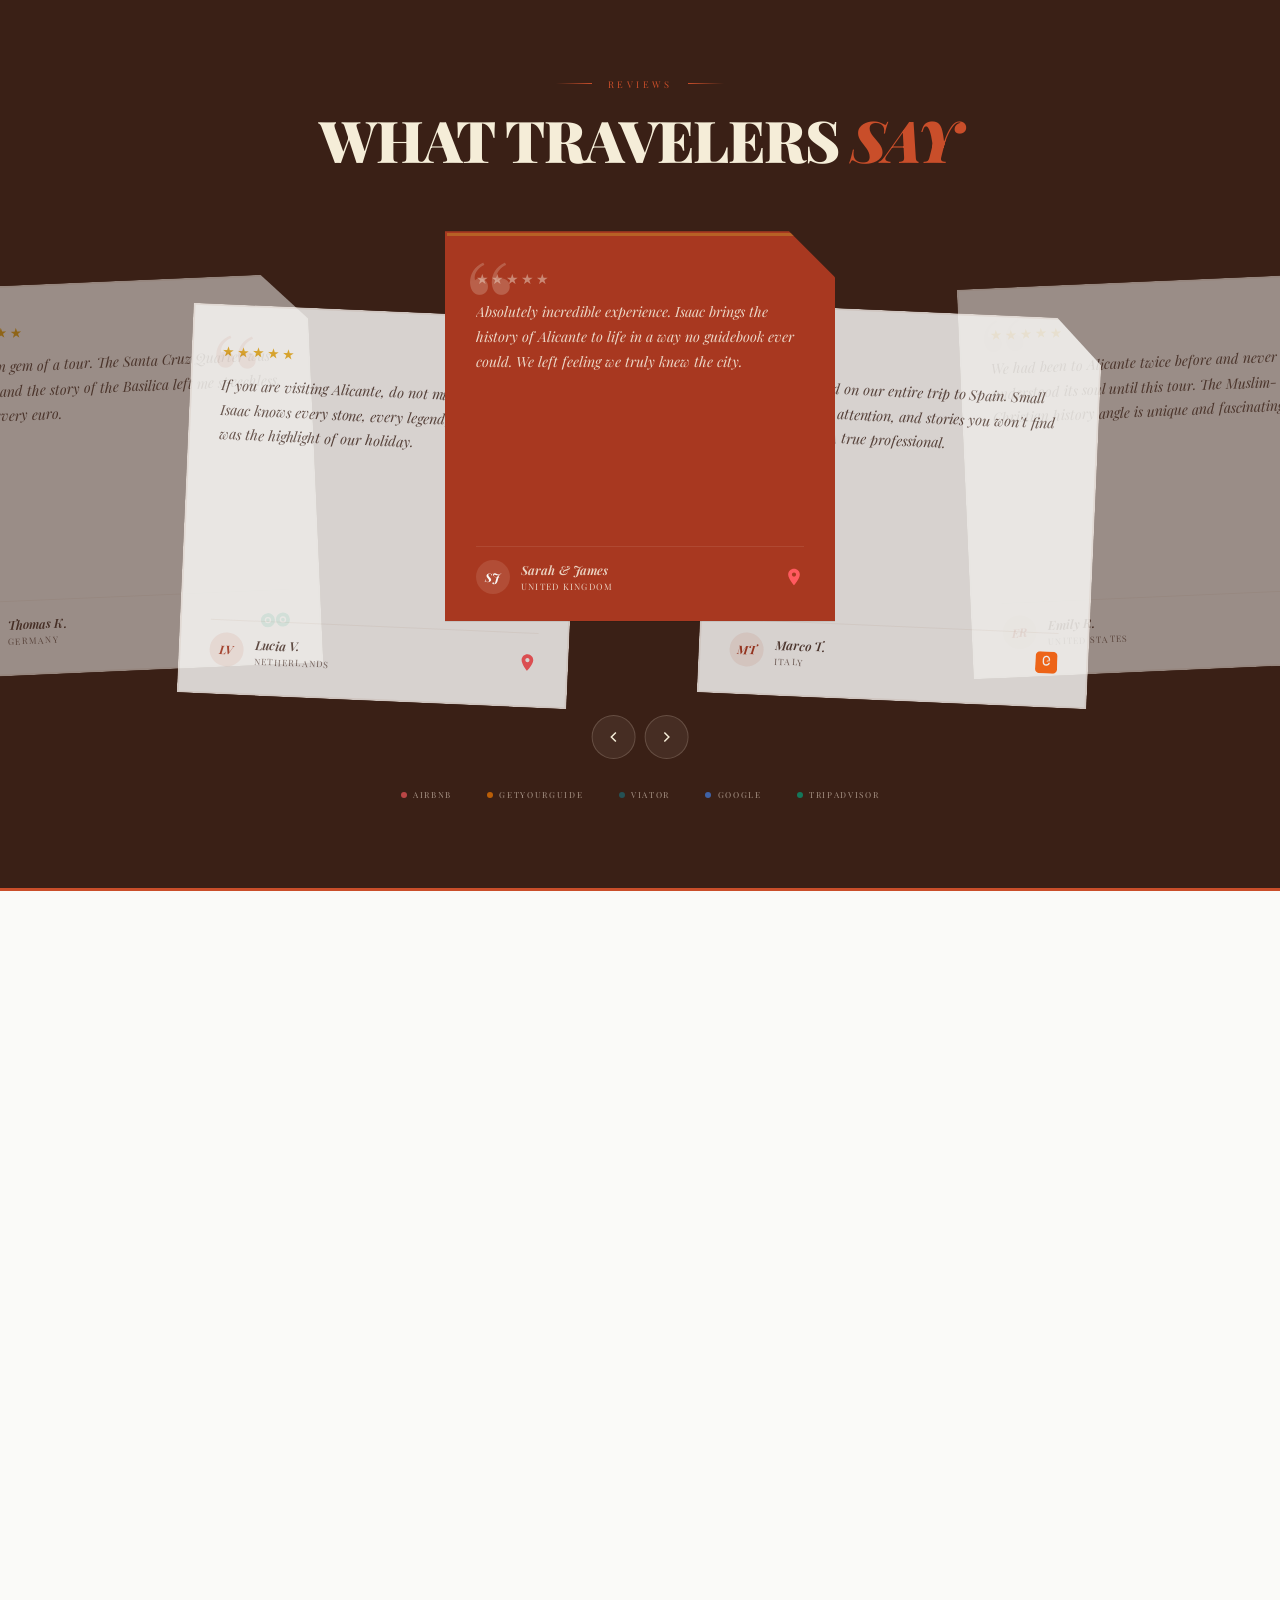
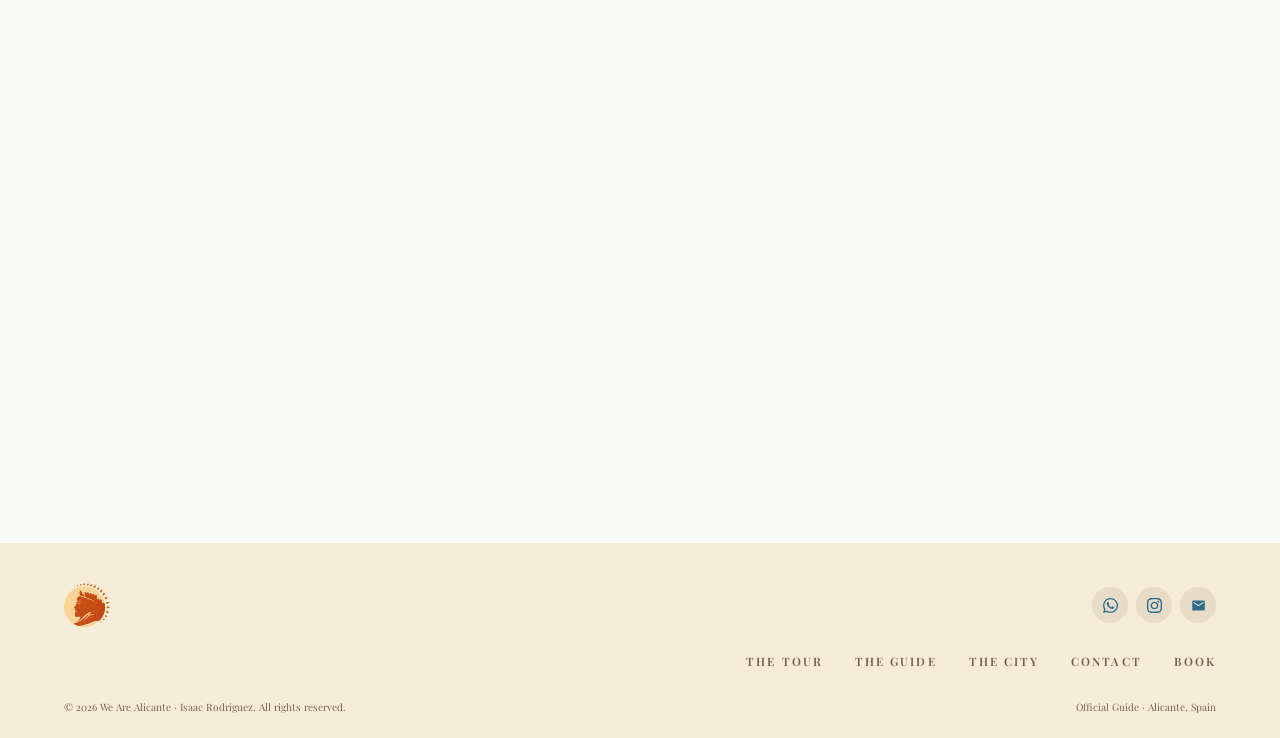
==== commit 2aca1da8: "Corrige contraste de color en testimonios y footer Varios textos no llegaban al ratio 4.5:1 (WCAG AA" ====
--- a/index.html
+++ b/index.html
@@ -588,7 +588,7 @@
       transform: rotate(45deg);
     }
     .tm-card--active {
-      background: var(--terra);
+      background: var(--ember);
       border-color: transparent;
       box-shadow:
         inset 0 3px 0 rgba(200,146,42,.45),
@@ -638,7 +638,7 @@
       width: 34px; height: 34px;
       border-radius: 50%;
       background: rgba(201,78,42,.1);
-      color: var(--terra);
+      color: var(--ember);
       font-family: 'Playfair Display', serif;
       font-size: .74rem;
       font-weight: 700;
@@ -649,7 +649,7 @@
     }
     .tm-card--active .tm-avatar {
       background: rgba(240,224,208,.12);
-      color: rgba(240,224,208,.9);
+      color: var(--cream);
     }
 
     .tm-info { flex: 1; min-width: 0; }
@@ -671,10 +671,10 @@
       font-size: .55rem;
       letter-spacing: .14em;
       text-transform: uppercase;
-      color: rgba(44,18,8,.38);
+      color: rgba(44,18,8,.62);
       margin-top: 2px;
     }
-    .tm-card--active .tm-country { color: rgba(240,224,208,.42); }
+    .tm-card--active .tm-country { color: rgba(240,224,208,.9); }
     .tm-icon { flex-shrink: 0; line-height: 0; display: flex; align-items: center; }
 
     .tm-controls {
@@ -716,7 +716,7 @@
       font-size: .52rem;
       letter-spacing: .2em;
       text-transform: uppercase;
-      color: rgba(240,224,208,.22);
+      color: rgba(240,224,208,.6);
     }
     .tm-source-dot::before {
       content: '';
--- a/src/css/styles.css
+++ b/src/css/styles.css
@@ -1059,7 +1059,7 @@
   padding-top: .9rem;
   display: flex; justify-content: space-between; align-items: center;
 }
-.footer-copy { font-size: .63rem; color: rgba(58, 32, 22, .45); }
+.footer-copy { font-size: .63rem; color: rgba(58, 32, 22, .68); }
 
 /* ─── OPTIMIZACIÓN DE RENDIMIENTO ─── */
 /* Las secciones fuera de pantalla no se renderizan hasta que entran en viewport */
--- a/src/css/styles.css
+++ b/src/css/styles.css
@@ -1059,7 +1059,7 @@
   padding-top: .9rem;
   display: flex; justify-content: space-between; align-items: center;
 }
-.footer-copy { font-size: .63rem; color: rgba(58, 32, 22, .45); }
+.footer-copy { font-size: .63rem; color: rgba(58, 32, 22, .68); }
 
 /* ─── OPTIMIZACIÓN DE RENDIMIENTO ─── */
 /* Las secciones fuera de pantalla no se renderizan hasta que entran en viewport */
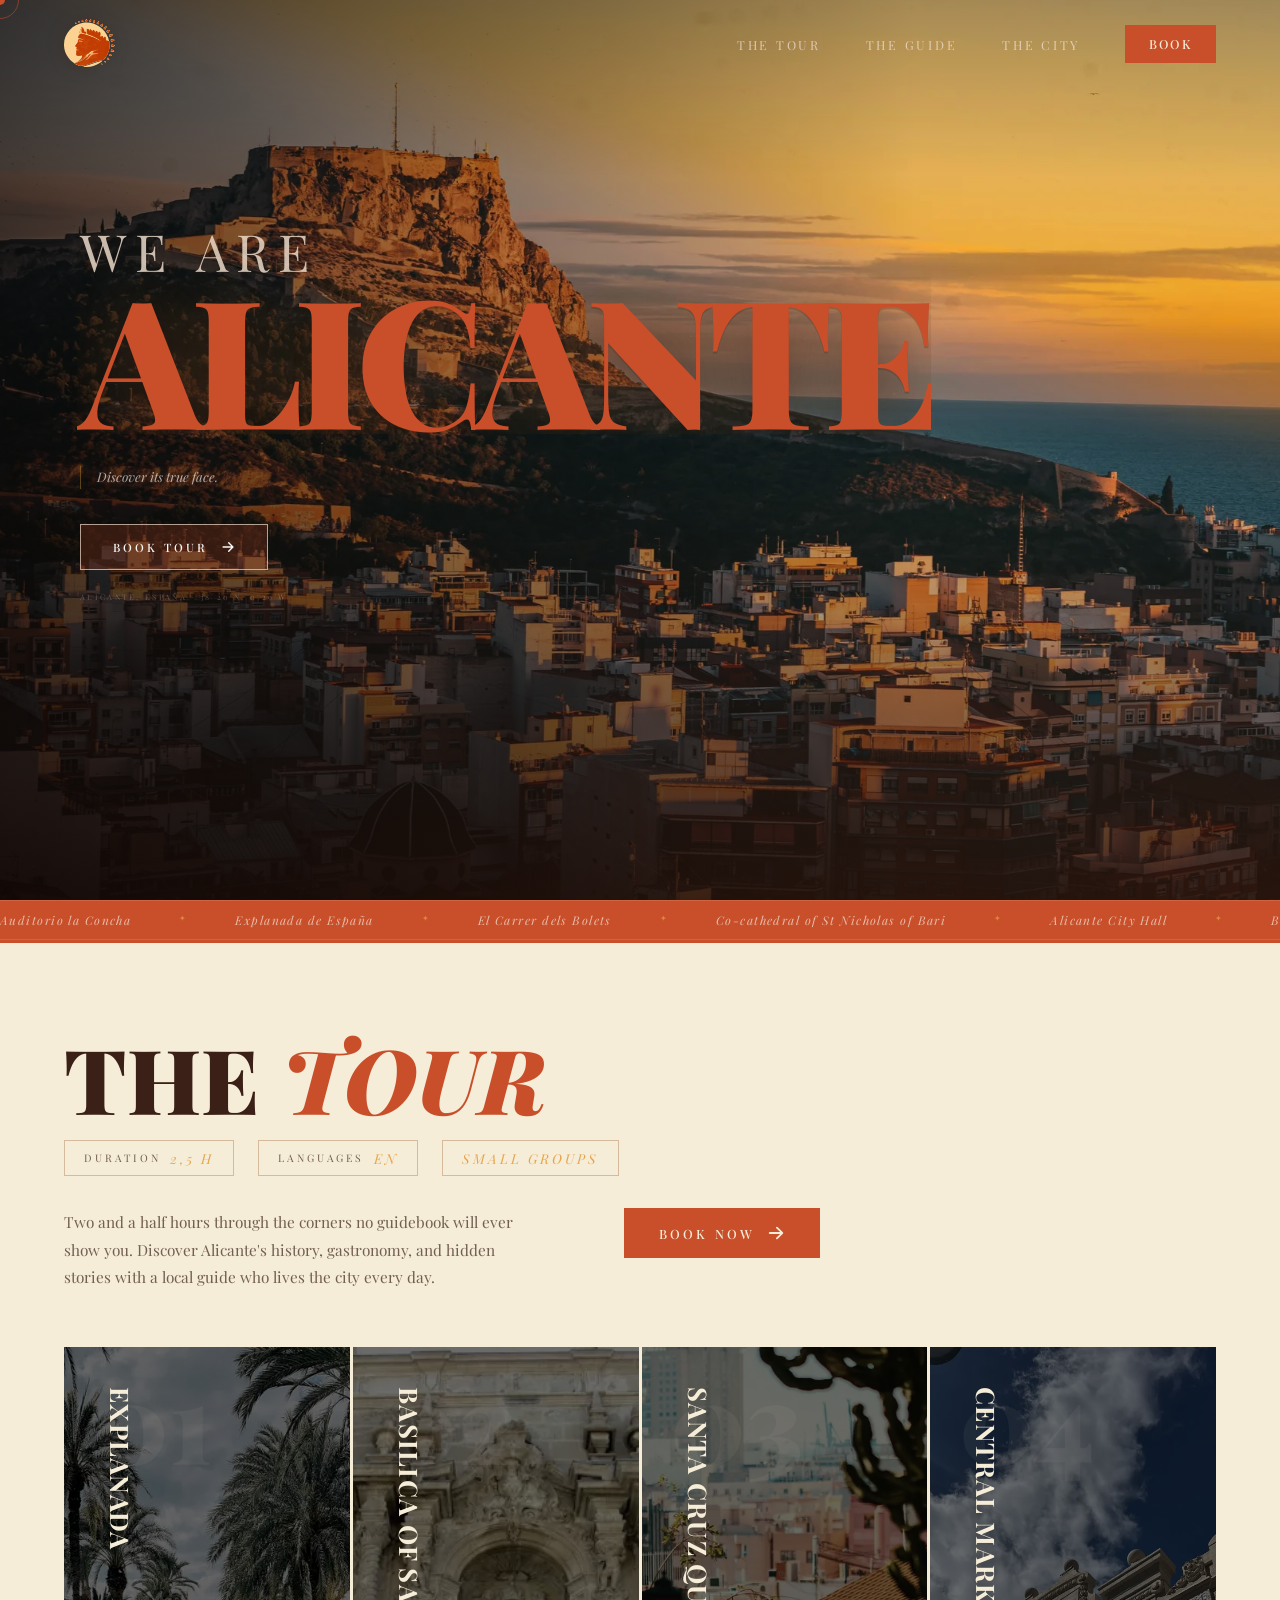
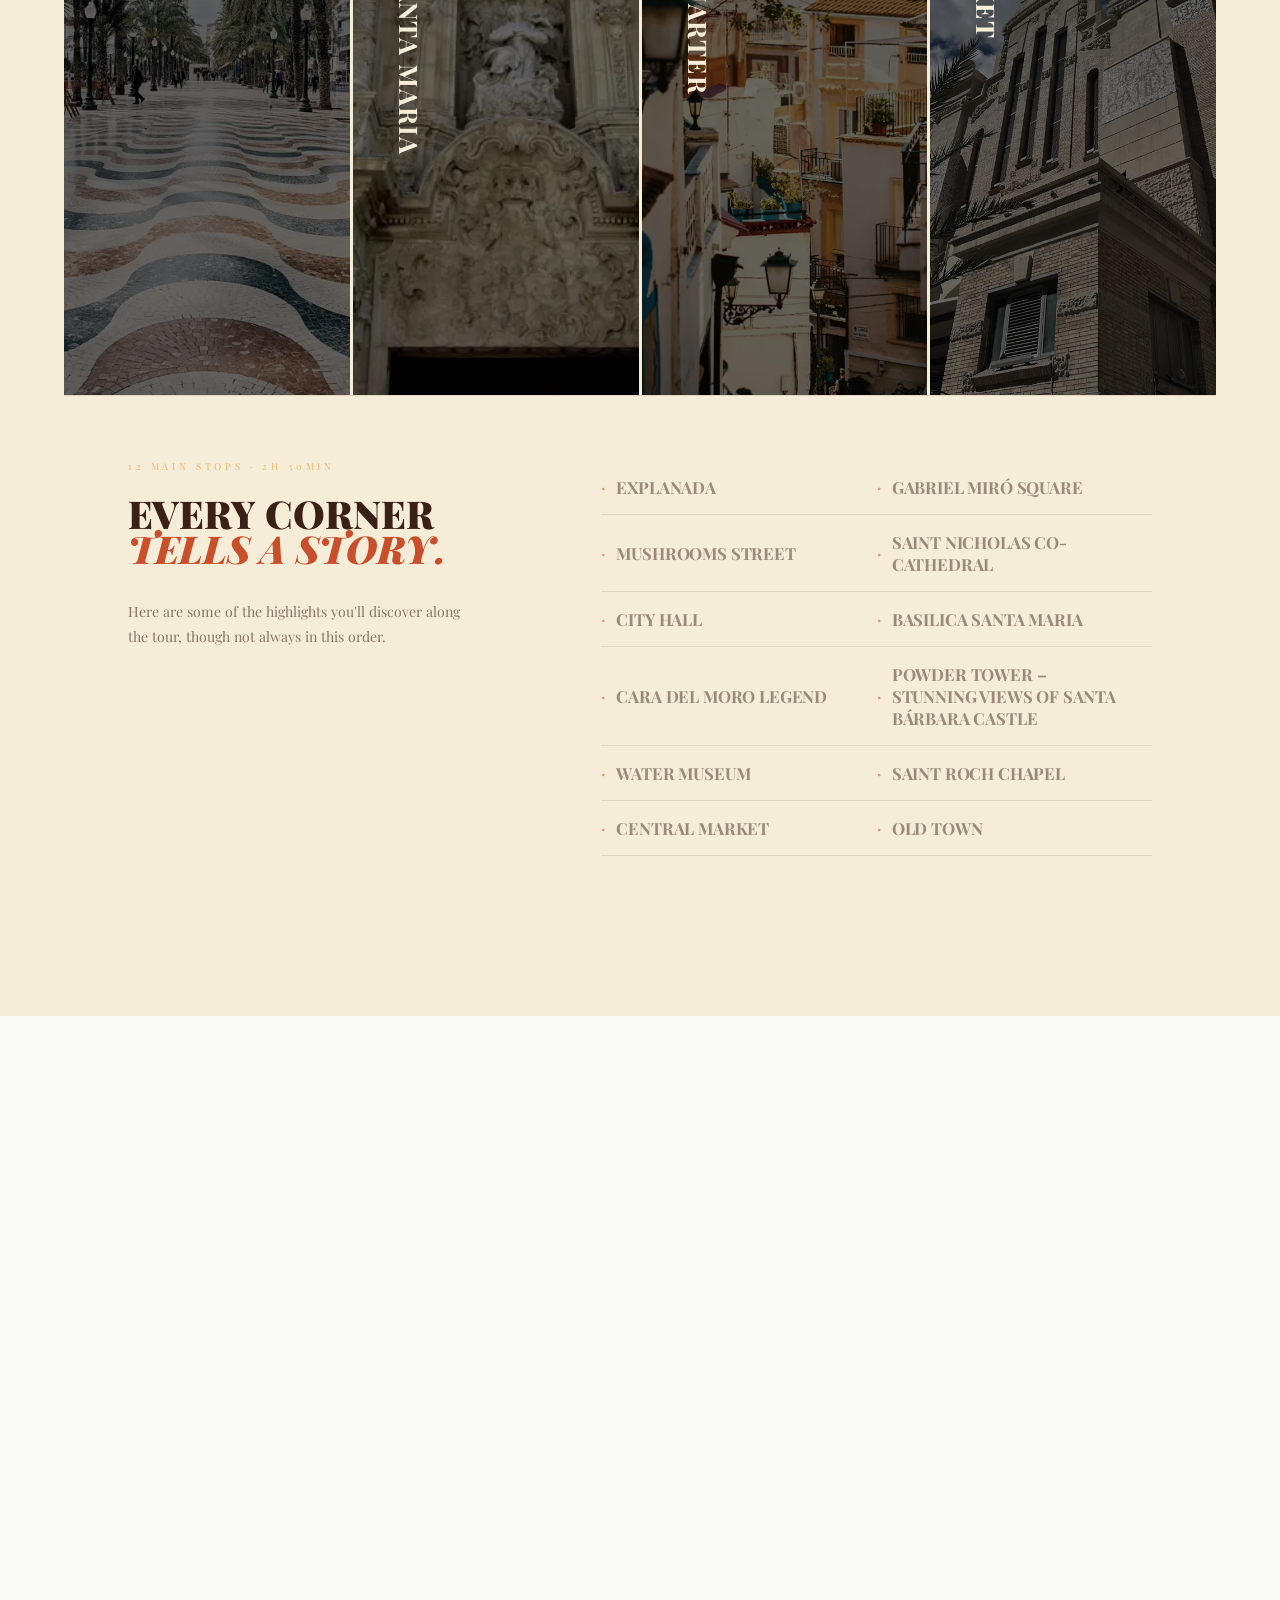
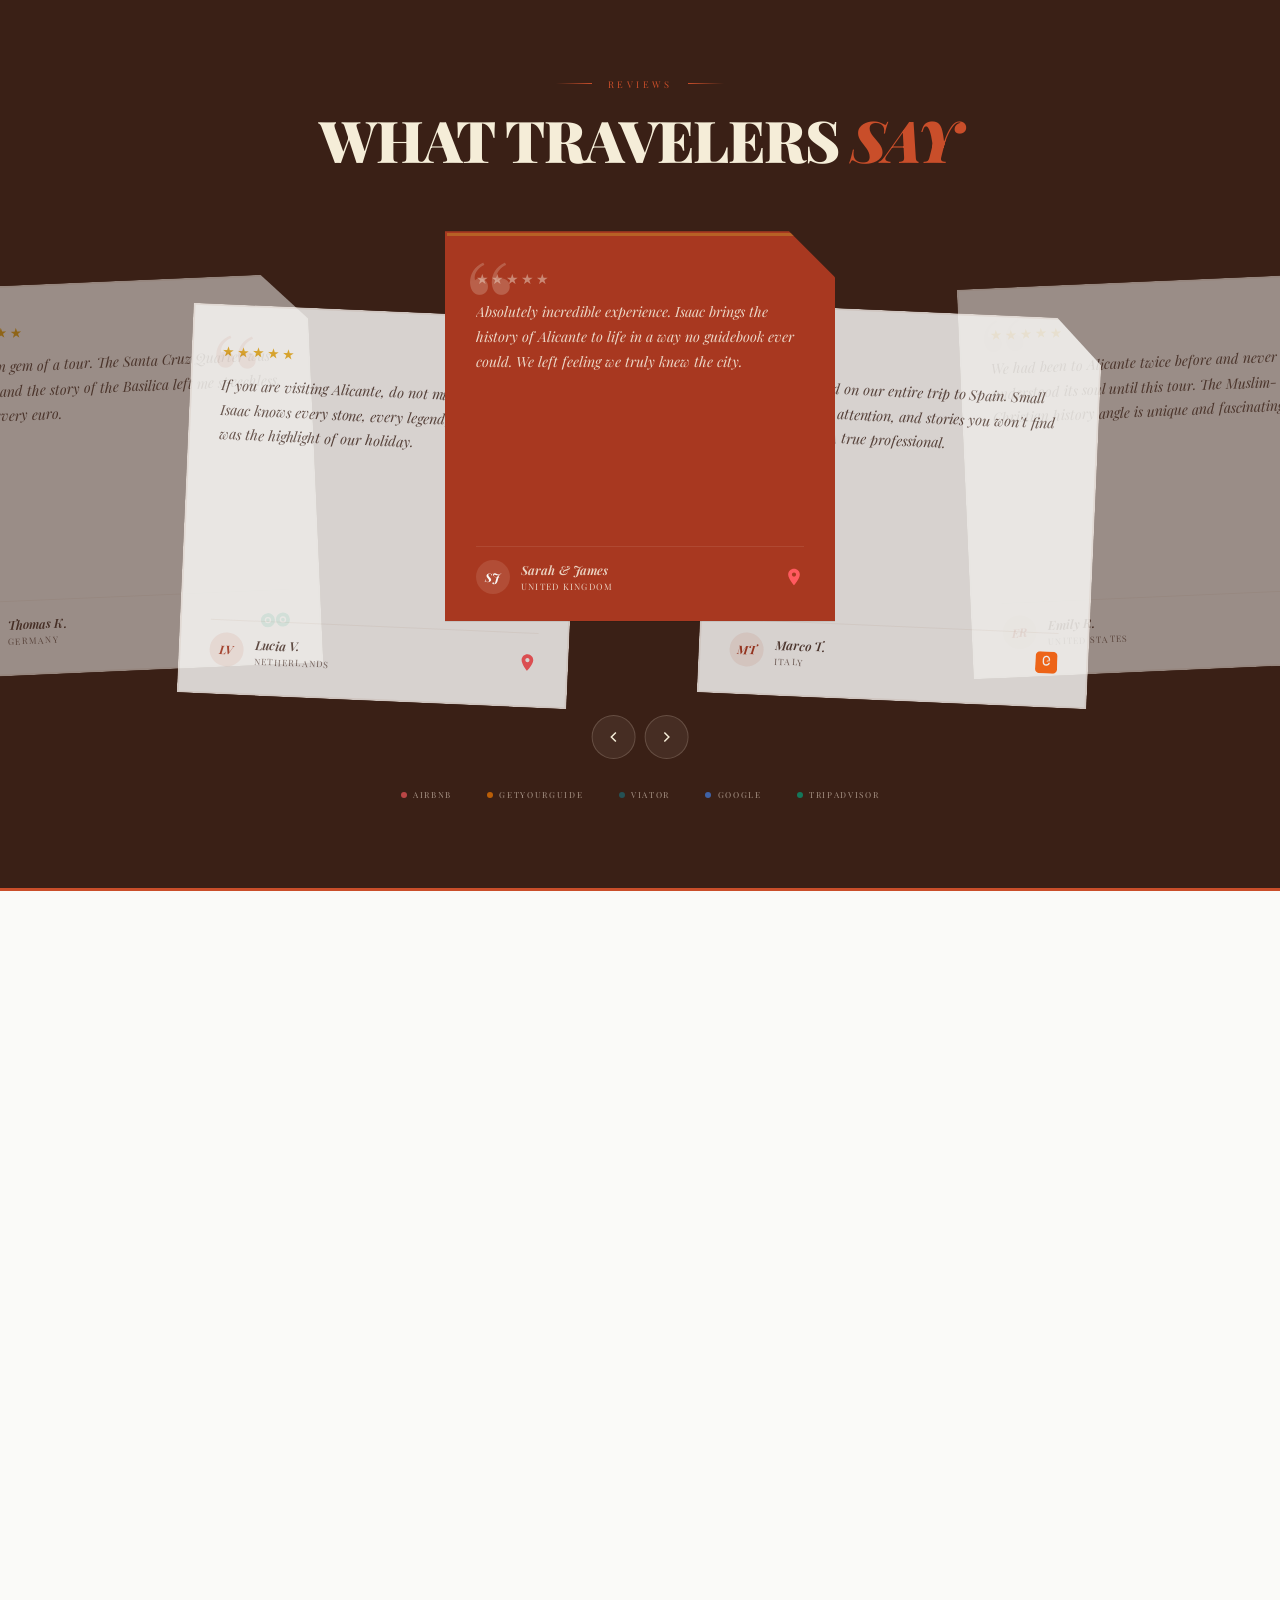
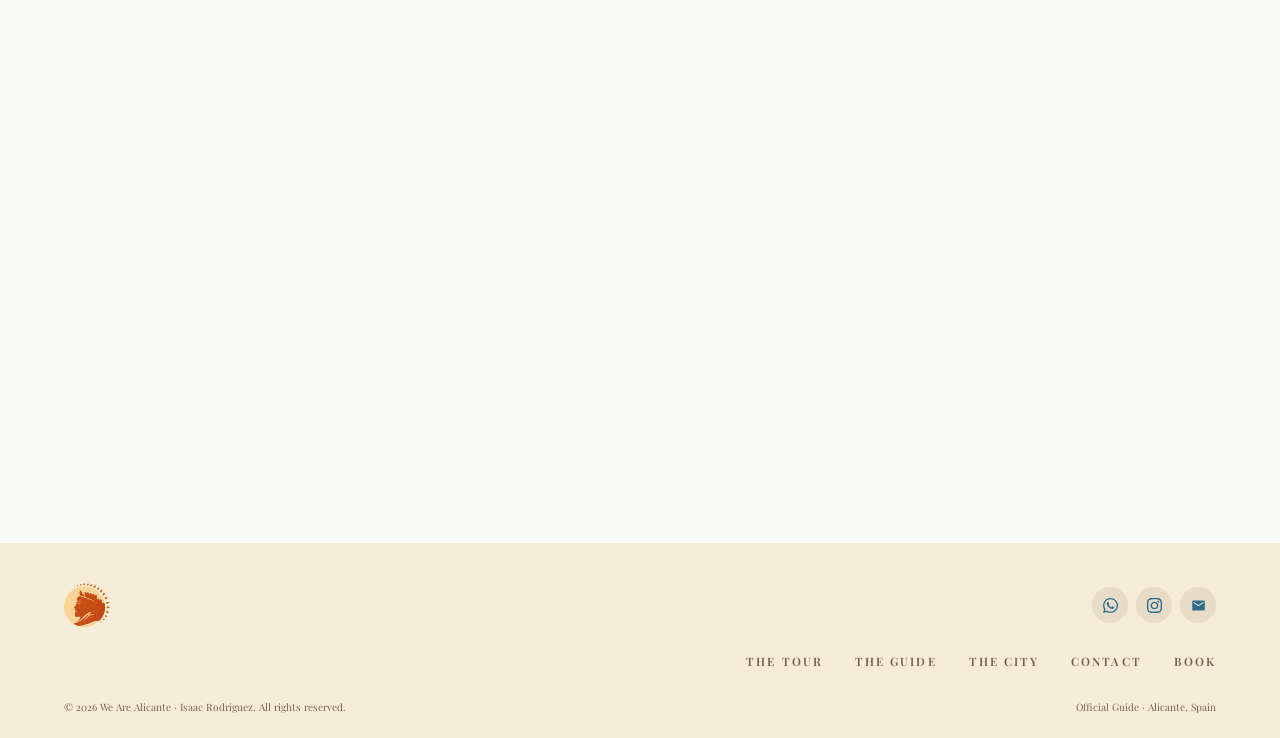
==== commit 6f4cd624: "Reduce mas el peso de las imagenes de stop-cards Lighthouse señalaba que el tamaño real mostrado (~6" ====
--- a/index.html
+++ b/index.html
@@ -849,7 +849,7 @@
 
     <div class="stop-card reveal">
       <img src="assets/images/img_explanada2.webp"
-     srcset="assets/images/img_explanada2-sm.webp 750w, assets/images/img_explanada2.webp 1400w"
+     srcset="assets/images/img_explanada2-sm.webp 650w, assets/images/img_explanada2.webp 1400w"
      sizes="(max-width: 768px) calc(100vw - 4rem), 28vw"
      width="900" height="1125"
      alt="Explanada de España, Alicante" loading="lazy" decoding="async">
@@ -869,7 +869,7 @@
 
     <div class="stop-card reveal r1">
       <img src="assets/images/img_basilica_santa_maria.webp"
-     srcset="assets/images/img_basilica_santa_maria-sm.webp 750w, assets/images/img_basilica_santa_maria.webp 2816w"
+     srcset="assets/images/img_basilica_santa_maria-sm.webp 650w, assets/images/img_basilica_santa_maria.webp 2816w"
      sizes="(max-width: 768px) calc(100vw - 4rem), 28vw"
      width="900" height="675"
      alt="Basilica of Santa Maria, Alicante" loading="lazy" decoding="async">
@@ -889,7 +889,7 @@
 
     <div class="stop-card reveal r2">
       <img src="assets/images/img_barrio_santa_cruz.webp"
-     srcset="assets/images/img_barrio_santa_cruz-sm.webp 750w, assets/images/img_barrio_santa_cruz.webp 2624w"
+     srcset="assets/images/img_barrio_santa_cruz-sm.webp 650w, assets/images/img_barrio_santa_cruz.webp 2624w"
      sizes="(max-width: 768px) calc(100vw - 4rem), 28vw"
      width="800" height="1200"
      alt="Santa Cruz Quarter, Alicante" loading="lazy" decoding="async">
@@ -909,7 +909,7 @@
 
     <div class="stop-card reveal r3">
       <img src="assets/images/img_mercado_central.webp"
-     srcset="assets/images/img_mercado_central-sm.webp 750w, assets/images/img_mercado_central.webp 2160w"
+     srcset="assets/images/img_mercado_central-sm.webp 650w, assets/images/img_mercado_central.webp 2160w"
      sizes="(max-width: 768px) calc(100vw - 4rem), 28vw"
      width="800" height="1422"
      alt="Central Market of Alicante" loading="lazy" decoding="async">
@@ -1028,14 +1028,14 @@
     </div>
     <div class="m-item reveal r2">
       <img src="assets/images/img_explanada2.webp"
-     srcset="assets/images/img_explanada2-sm.webp 750w, assets/images/img_explanada2.webp 1400w"
+     srcset="assets/images/img_explanada2-sm.webp 650w, assets/images/img_explanada2.webp 1400w"
      sizes="(max-width: 768px) 100vw, 30vw"
      alt="Bullring of Alicante" loading="lazy" decoding="async">
       <div class="m-label"><strong>Bullring</strong><span>One of Spain's oldest arenas</span></div>
     </div>
     <div class="m-item reveal r1">
       <img src="assets/images/img_mercado_central.webp"
-     srcset="assets/images/img_mercado_central-sm.webp 750w, assets/images/img_mercado_central.webp 2160w"
+     srcset="assets/images/img_mercado_central-sm.webp 650w, assets/images/img_mercado_central.webp 2160w"
      sizes="(max-width: 768px) 100vw, 28vw"
      width="800" height="1422"
      alt="Central Market of Alicante" loading="lazy" decoding="async">
@@ -1043,7 +1043,7 @@
     </div>
     <div class="m-item reveal r2">
       <img src="assets/images/img_barrio_santa_cruz.webp"
-     srcset="assets/images/img_barrio_santa_cruz-sm.webp 750w, assets/images/img_barrio_santa_cruz.webp 2624w"
+     srcset="assets/images/img_barrio_santa_cruz-sm.webp 650w, assets/images/img_barrio_santa_cruz.webp 2624w"
      sizes="(max-width: 768px) 100vw, 30vw"
      alt="Santa Cruz Quarter" loading="lazy" decoding="async">
       <div class="m-label"><strong>Santa Cruz Quarter</strong><span>Streets steeped in history</span></div>
